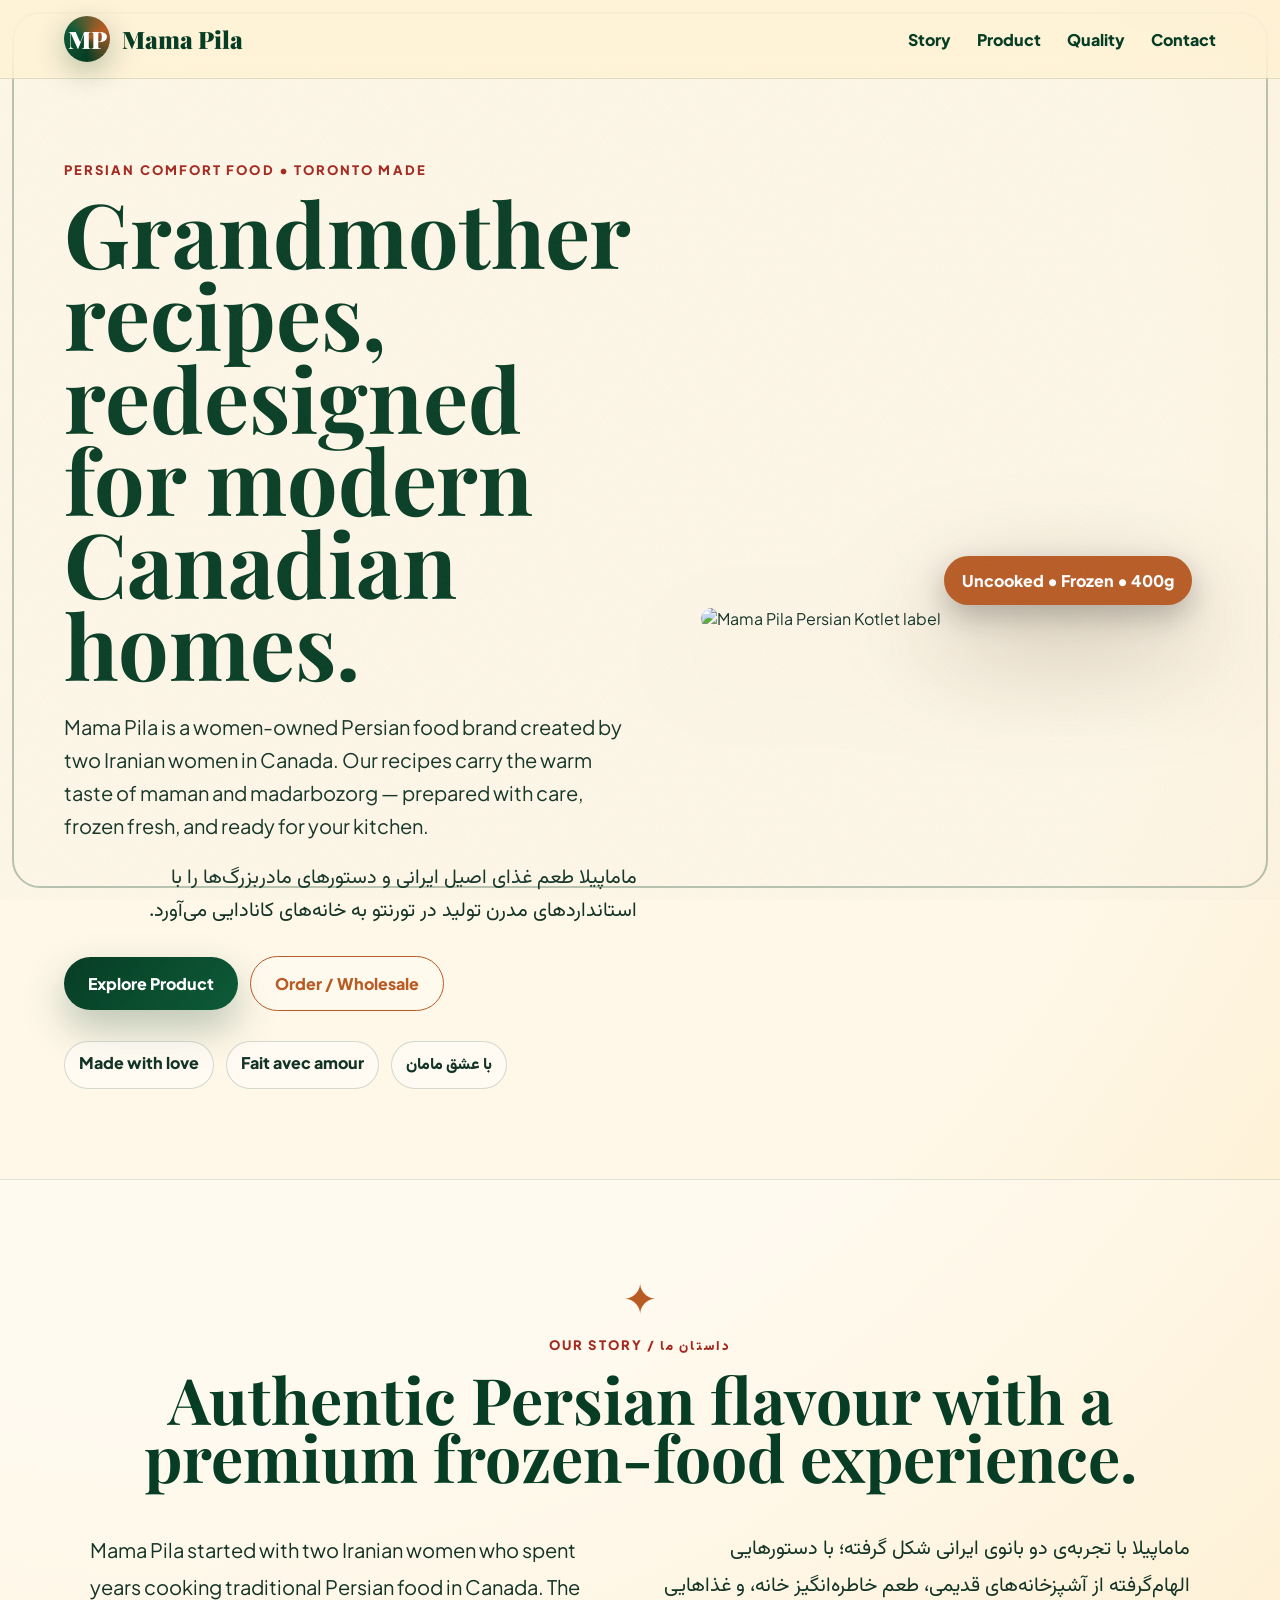
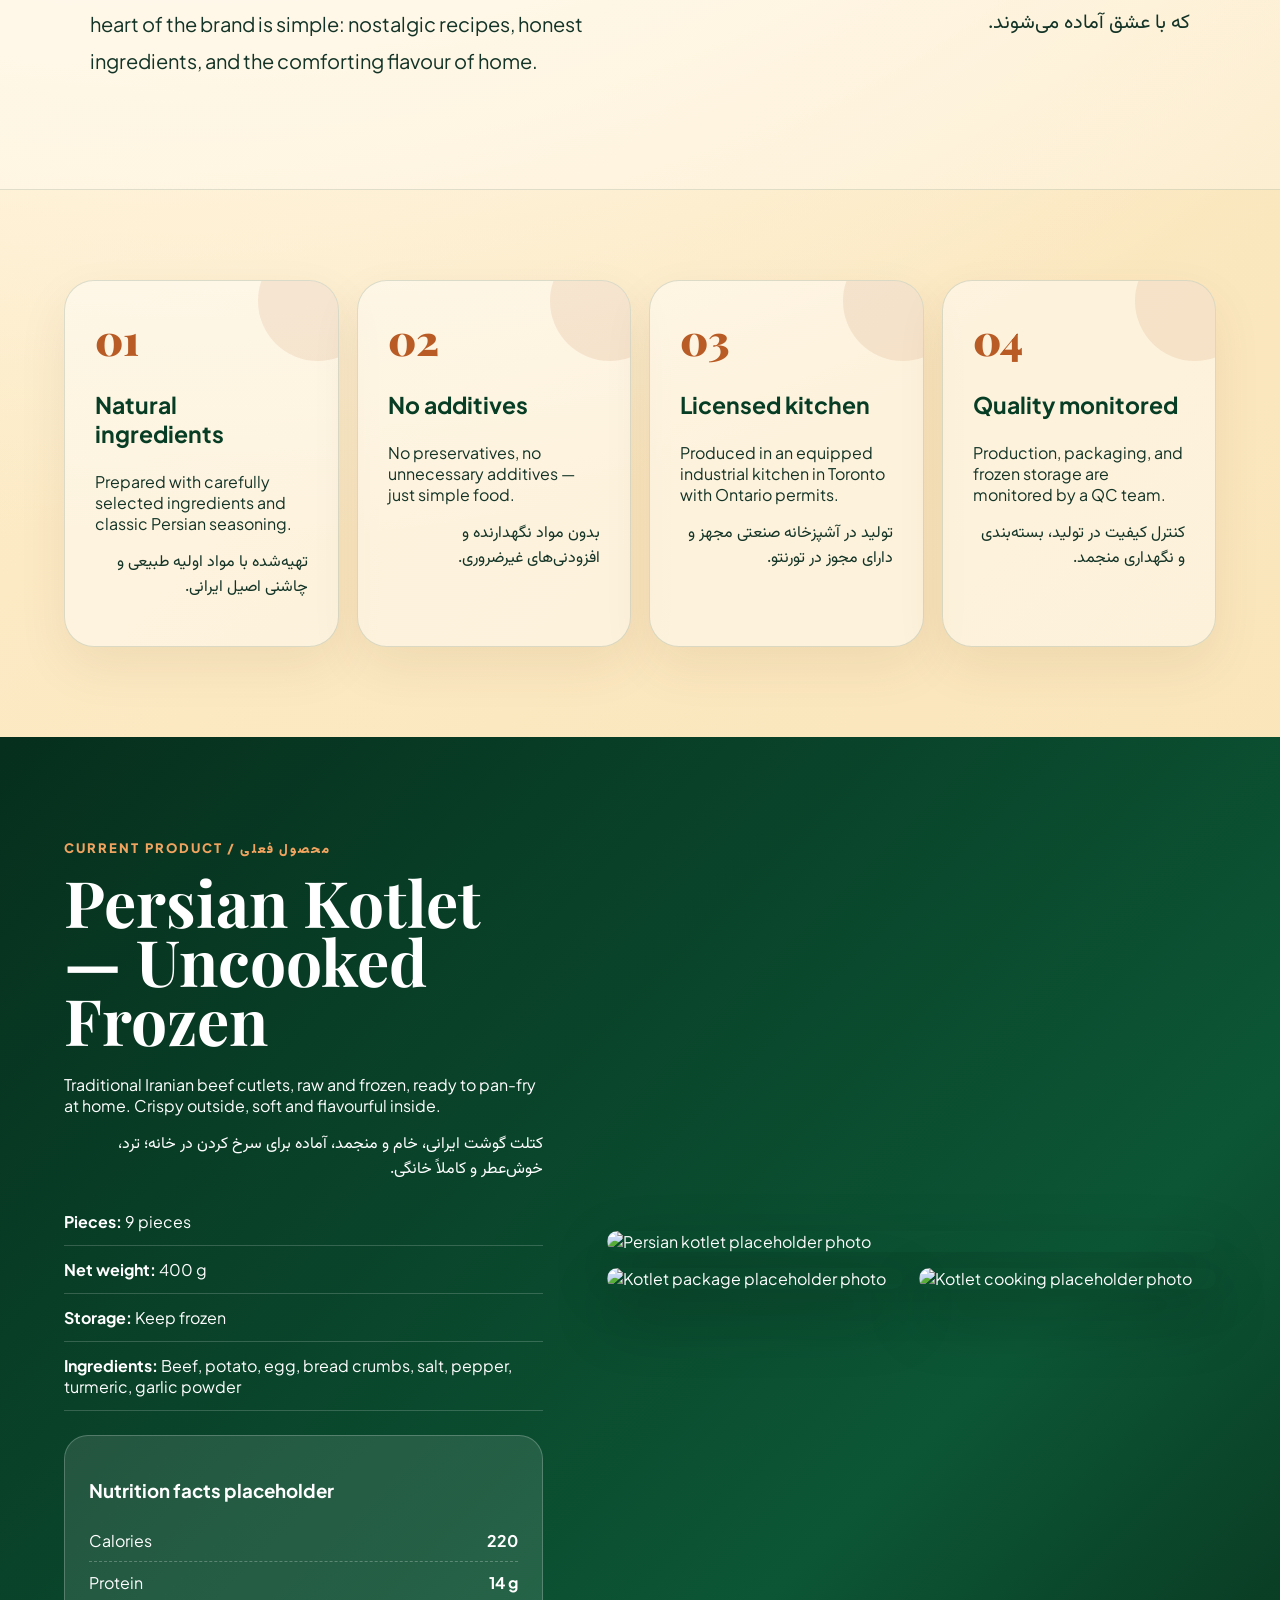
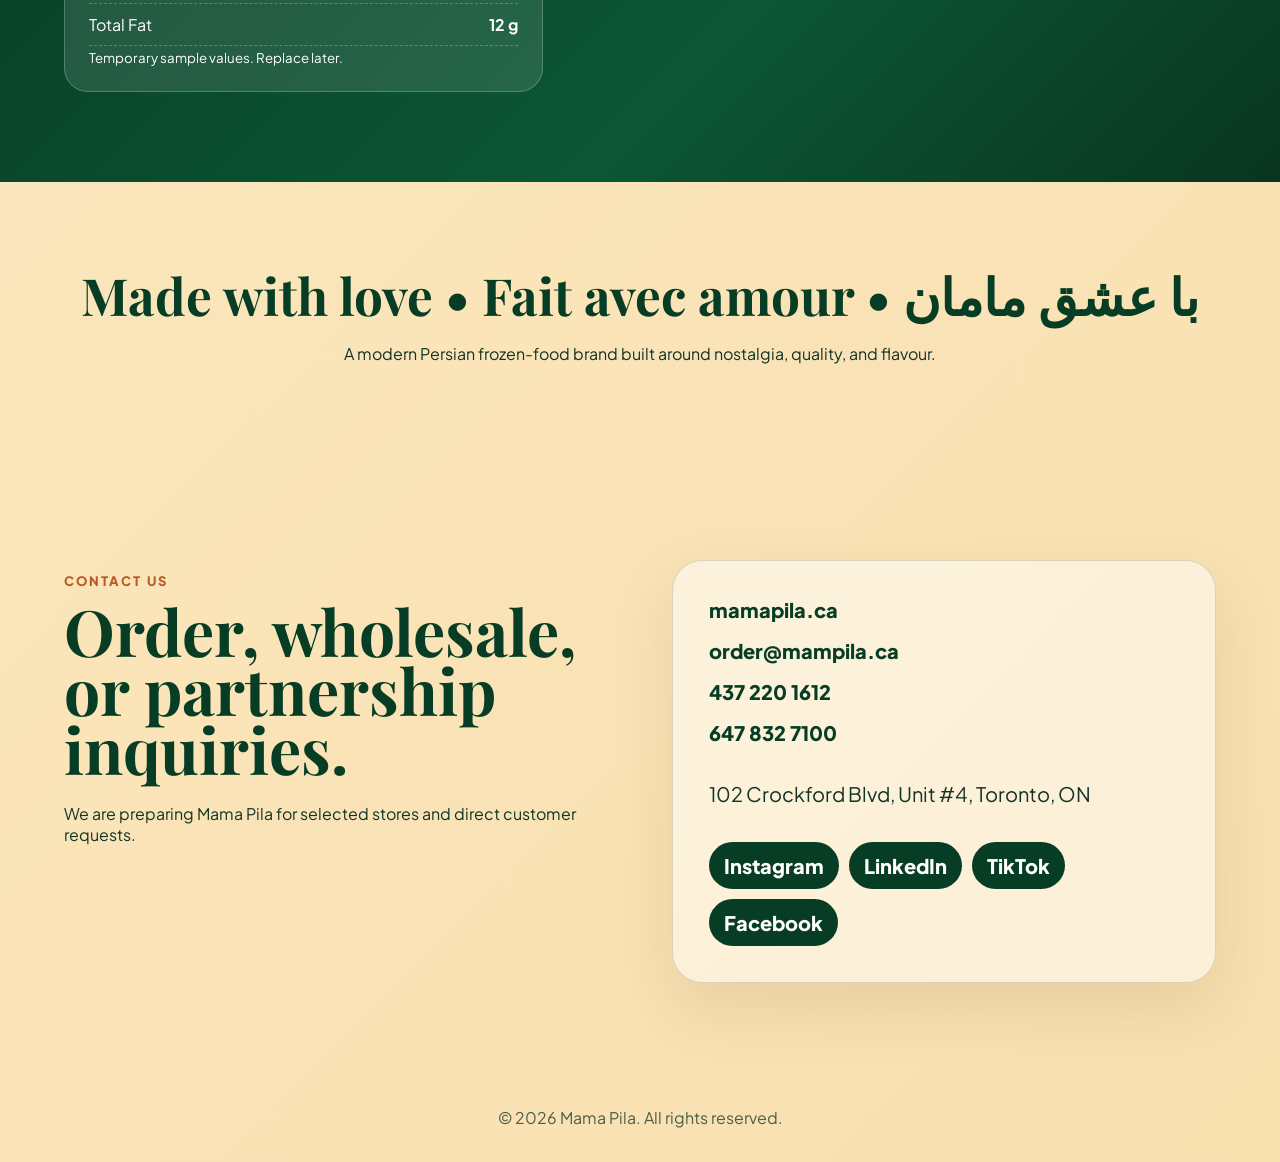
==== index.html @ beb199b3 "Add files via upload update website design" ====
<!doctype html>
<html lang="en">
<head>
  <meta charset="utf-8" />
  <meta name="viewport" content="width=device-width, initial-scale=1" />
  <title>Mama Pila | Persian Kotlet Made With Love</title>
  <meta name="description" content="Mama Pila brings authentic Persian frozen kotlet, handmade in Toronto with natural ingredients and no additives." />
  <link rel="preconnect" href="https://fonts.googleapis.com">
  <link rel="preconnect" href="https://fonts.gstatic.com" crossorigin>
  <link href="https://fonts.googleapis.com/css2?family=Playfair+Display:wght@700;800;900&family=Plus+Jakarta+Sans:wght@400;600;700;800&family=Vazirmatn:wght@400;600;700;800&display=swap" rel="stylesheet">
  <link rel="stylesheet" href="styles.css" />
</head>
<body>
  <div class="grain"></div><div class="persian-border"></div>
  <header class="site-header">
    <a class="brand" href="#home"><span class="brand-mark">MP</span><span>Mama Pila</span></a>
    <nav><a href="#story">Story</a><a href="#product">Product</a><a href="#quality">Quality</a><a href="#contact">Contact</a></nav>
  </header>

  <main id="home">
    <section class="hero">
      <div class="hero-copy reveal">
        <p class="eyebrow">Persian comfort food • Toronto made</p>
        <h1>Grandmother recipes, redesigned for modern Canadian homes.</h1>
        <p class="lead">Mama Pila is a women-owned Persian food brand created by two Iranian women in Canada. Our recipes carry the warm taste of maman and madarbozorg — prepared with care, frozen fresh, and ready for your kitchen.</p>
        <p class="lead fa" dir="rtl">ماماپیلا طعم غذای اصیل ایرانی و دستورهای مادر‌بزرگ‌ها را با استانداردهای مدرن تولید در تورنتو به خانه‌های کانادایی می‌آورد.</p>
        <div class="hero-actions"><a class="btn primary" href="#product">Explore Product</a><a class="btn ghost" href="#contact">Order / Wholesale</a></div>
        <div class="trust-row"><span>Made with love</span><span>Fait avec amour</span><span>با عشق مامان</span></div>
      </div>
      <div class="hero-card reveal"><img src="assets/mamapila-label.png" alt="Mama Pila Persian Kotlet label"><div class="floating-badge">Uncooked • Frozen • 400g</div></div>
    </section>

    <section id="story" class="section story-shell">
      <div class="ornament">✦</div>
      <p class="eyebrow">Our story / داستان ما</p>
      <h2>Authentic Persian flavour with a premium frozen-food experience.</h2>
      <div class="two-lang">
        <p>Mama Pila started with two Iranian women who spent years cooking traditional Persian food in Canada. The heart of the brand is simple: nostalgic recipes, honest ingredients, and the comforting flavour of home.</p>
        <p dir="rtl" class="fa">ماماپیلا با تجربه‌ی دو بانوی ایرانی شکل گرفته؛ با دستورهایی الهام‌گرفته از آشپزخانه‌های قدیمی، طعم خاطره‌انگیز خانه، و غذاهایی که با عشق آماده می‌شوند.</p>
      </div>
    </section>

    <section id="quality" class="section quality-grid">
      <div class="quality-card reveal"><span>01</span><h3>Natural ingredients</h3><p>Prepared with carefully selected ingredients and classic Persian seasoning.</p><p class="fa" dir="rtl">تهیه‌شده با مواد اولیه طبیعی و چاشنی اصیل ایرانی.</p></div>
      <div class="quality-card reveal"><span>02</span><h3>No additives</h3><p>No preservatives, no unnecessary additives — just simple food.</p><p class="fa" dir="rtl">بدون مواد نگهدارنده و افزودنی‌های غیرضروری.</p></div>
      <div class="quality-card reveal"><span>03</span><h3>Licensed kitchen</h3><p>Produced in an equipped industrial kitchen in Toronto with Ontario permits.</p><p class="fa" dir="rtl">تولید در آشپزخانه صنعتی مجهز و دارای مجوز در تورنتو.</p></div>
      <div class="quality-card reveal"><span>04</span><h3>Quality monitored</h3><p>Production, packaging, and frozen storage are monitored by a QC team.</p><p class="fa" dir="rtl">کنترل کیفیت در تولید، بسته‌بندی و نگهداری منجمد.</p></div>
    </section>

    <section id="product" class="section product-section">
      <div class="product-info reveal">
        <p class="eyebrow orange">Current product / محصول فعلی</p>
        <h2>Persian Kotlet — Uncooked Frozen</h2>
        <p>Traditional Iranian beef cutlets, raw and frozen, ready to pan-fry at home. Crispy outside, soft and flavourful inside.</p>
        <p class="fa" dir="rtl">کتلت گوشت ایرانی، خام و منجمد، آماده برای سرخ کردن در خانه؛ ترد، خوش‌عطر و کاملاً خانگی.</p>
        <ul class="specs"><li><b>Pieces:</b> 9 pieces</li><li><b>Net weight:</b> 400 g</li><li><b>Storage:</b> Keep frozen</li><li><b>Ingredients:</b> Beef, potato, egg, bread crumbs, salt, pepper, turmeric, garlic powder</li></ul>
        <div class="nutrition"><h3>Nutrition facts placeholder</h3><div><span>Calories</span><b>220</b></div><div><span>Protein</span><b>14 g</b></div><div><span>Total Fat</span><b>12 g</b></div><small>Temporary sample values. Replace later.</small></div>
      </div>
      <div class="gallery reveal">
        <img src="assets/kotlet-plate.svg" alt="Persian kotlet placeholder photo">
        <img src="assets/kotlet-pack.svg" alt="Kotlet package placeholder photo">
        <img src="assets/kotlet-cooking.svg" alt="Kotlet cooking placeholder photo">
      </div>
    </section>

    <section class="section banner reveal"><h2>Made with love • Fait avec amour • با عشق مامان</h2><p>A modern Persian frozen-food brand built around nostalgia, quality, and flavour.</p></section>

    <section id="contact" class="section contact">
      <div class="reveal"><p class="eyebrow orange">Contact us</p><h2>Order, wholesale, or partnership inquiries.</h2><p>We are preparing Mama Pila for selected stores and direct customer requests.</p></div>
      <div class="contact-card reveal">
        <a href="https://mamapila.ca">mamapila.ca</a><a href="mailto:order@mampila.ca">order@mampila.ca</a><a href="tel:+14372201612">437 220 1612</a><a href="tel:+16478327100">647 832 7100</a><p>102 Crockford Blvd, Unit #4, Toronto, ON</p>
        <div class="socials"><a href="#">Instagram</a><a href="#">LinkedIn</a><a href="#">TikTok</a><a href="#">Facebook</a></div>
      </div>
    </section>
  </main>
  <footer>© <span id="year"></span> Mama Pila. All rights reserved.</footer>
  <script src="script.js"></script>
</body>
</html>
---- styles.css ----
:root{--green:#073d24;--green2:#0d5b38;--cream:#fff1d2;--cream2:#f8dfae;--gold:#c99732;--orange:#b85b24;--red:#a3281e;--ink:#123326}*{box-sizing:border-box}html{scroll-behavior:smooth}body{margin:0;font-family:'Plus Jakarta Sans','Vazirmatn',system-ui,sans-serif;background:radial-gradient(circle at 15% 10%,#fff8e9 0 24%,transparent 42%),linear-gradient(135deg,var(--cream),var(--cream2));color:var(--ink);overflow-x:hidden}.fa{font-family:'Vazirmatn',sans-serif}.grain{position:fixed;inset:0;pointer-events:none;opacity:.08;background-image:url("data:image/svg+xml,%3Csvg xmlns='http://www.w3.org/2000/svg' width='140' height='140'%3E%3Cfilter id='n'%3E%3CfeTurbulence type='fractalNoise' baseFrequency='.75' numOctaves='4'/%3E%3C/filter%3E%3Crect width='100%25' height='100%25' filter='url(%23n)'/%3E%3C/svg%3E");z-index:5}.persian-border{position:fixed;inset:12px;border:2px solid rgba(7,61,36,.28);border-radius:28px;pointer-events:none;z-index:6}.site-header{position:sticky;top:0;z-index:20;display:flex;justify-content:space-between;align-items:center;padding:16px 5vw;background:rgba(255,241,210,.72);backdrop-filter:blur(18px);border-bottom:1px solid rgba(7,61,36,.12)}.brand{display:flex;gap:12px;align-items:center;text-decoration:none;color:var(--green);font-weight:900;font-family:'Playfair Display',serif;font-size:24px}.brand-mark{display:grid;place-items:center;width:46px;height:46px;border-radius:50%;background:conic-gradient(from 180deg,var(--green),var(--green2),var(--orange),var(--green));color:#fff;box-shadow:0 10px 30px rgba(7,61,36,.28)}nav{display:flex;gap:26px}nav a,.contact-card a{color:var(--green);text-decoration:none;font-weight:800}nav a:hover{color:var(--orange)}.hero{min-height:calc(100vh - 78px);display:grid;grid-template-columns:1fr .9fr;gap:5vw;align-items:center;padding:70px 5vw 90px}.eyebrow{letter-spacing:.16em;text-transform:uppercase;color:var(--red);font-weight:900;font-size:13px}.orange{color:var(--orange)}h1,h2{font-family:'Playfair Display',serif;color:var(--green);line-height:.92;margin:0 0 24px}h1{font-size:clamp(48px,7vw,104px)}h2{font-size:clamp(36px,5vw,70px)}.lead{font-size:20px;line-height:1.65;max-width:760px}.btn{display:inline-flex;padding:16px 24px;border-radius:999px;text-decoration:none;font-weight:900;margin:8px 12px 8px 0;transition:.25s}.primary{background:linear-gradient(135deg,var(--green),var(--green2));color:#fff;box-shadow:0 18px 40px rgba(7,61,36,.28)}.ghost{border:1px solid var(--orange);color:var(--orange);background:rgba(255,255,255,.24)}.btn:hover{transform:translateY(-3px)}.trust-row{display:flex;flex-wrap:wrap;gap:12px;margin-top:22px}.trust-row span{padding:10px 14px;border:1px solid rgba(7,61,36,.18);border-radius:999px;background:rgba(255,255,255,.42);font-weight:800}.hero-card{position:relative;animation:float 6s ease-in-out infinite;filter:drop-shadow(0 38px 55px rgba(67,38,2,.33))}.hero-card img{width:100%;border-radius:30px}.floating-badge{position:absolute;right:24px;bottom:24px;background:var(--orange);color:#fff;padding:14px 18px;border-radius:999px;font-weight:900;box-shadow:0 12px 30px rgba(0,0,0,.25)}.section{padding:90px 5vw}.story-shell{position:relative;text-align:center;background:rgba(255,255,255,.28);border-block:1px solid rgba(7,61,36,.12)}.ornament{font-size:42px;color:var(--orange);margin-bottom:8px}.two-lang{display:grid;grid-template-columns:1fr 1fr;gap:34px;text-align:left;max-width:1100px;margin:auto;font-size:20px;line-height:1.85}.two-lang .fa{text-align:right}.quality-grid{display:grid;grid-template-columns:repeat(4,1fr);gap:18px}.quality-card{padding:30px;border:1px solid rgba(7,61,36,.14);border-radius:30px;background:rgba(255,255,255,.45);box-shadow:0 20px 50px rgba(89,49,0,.08);transition:.25s;position:relative;overflow:hidden}.quality-card:before{content:"";position:absolute;right:-40px;top:-40px;width:120px;height:120px;border-radius:50%;background:rgba(184,91,36,.11)}.quality-card:hover{transform:translateY(-8px);box-shadow:0 28px 70px rgba(89,49,0,.16)}.quality-card span{color:var(--orange);font-family:'Playfair Display',serif;font-size:42px;font-weight:900}.quality-card h3{font-size:23px;color:var(--green)}.product-section{display:grid;grid-template-columns:.88fr 1.12fr;gap:5vw;align-items:center;background:linear-gradient(135deg,#062f1d,#0c5635 70%,#09351f);color:#fff}.product-section h2{color:#fff}.product-section .eyebrow{color:#f1a45f}.specs{padding:0;list-style:none}.specs li{padding:13px 0;border-bottom:1px solid rgba(255,255,255,.18)}.nutrition{margin-top:24px;background:rgba(255,255,255,.11);border:1px solid rgba(255,255,255,.22);border-radius:24px;padding:24px}.nutrition div{display:flex;justify-content:space-between;border-bottom:1px dashed rgba(255,255,255,.25);padding:10px 0}.gallery{display:grid;grid-template-columns:1fr 1fr;gap:16px}.gallery img{width:100%;border-radius:28px;box-shadow:0 26px 60px rgba(0,0,0,.25);transition:.3s}.gallery img:first-child{grid-column:1/3}.gallery img:hover{transform:scale(1.025) rotate(.5deg)}.banner{text-align:center}.banner h2{font-size:clamp(30px,4vw,58px)}.contact{display:grid;grid-template-columns:1fr 1fr;gap:5vw}.contact-card{display:grid;gap:16px;background:rgba(255,255,255,.5);border:1px solid rgba(7,61,36,.16);border-radius:30px;padding:36px;font-size:20px;box-shadow:0 25px 65px rgba(89,49,0,.1)}.socials{display:flex;flex-wrap:wrap;gap:10px}.socials a{background:var(--green);color:#fff;padding:11px 15px;border-radius:999px}footer{text-align:center;padding:34px;color:rgba(18,51,38,.75)}.reveal{opacity:0;transform:translateY(28px);transition:all .8s ease}.reveal.visible{opacity:1;transform:none}@keyframes float{0%,100%{transform:translateY(0) rotate(1deg)}50%{transform:translateY(-14px) rotate(-.5deg)}}@media(max-width:920px){.hero,.product-section,.contact,.two-lang{grid-template-columns:1fr}.quality-grid{grid-template-columns:1fr 1fr}nav{display:none}h1{font-size:50px}}@media(max-width:560px){.quality-grid{grid-template-columns:1fr}.section,.hero{padding-left:22px;padding-right:22px}.gallery{grid-template-columns:1fr}.gallery img:first-child{grid-column:auto}.persian-border{display:none}}
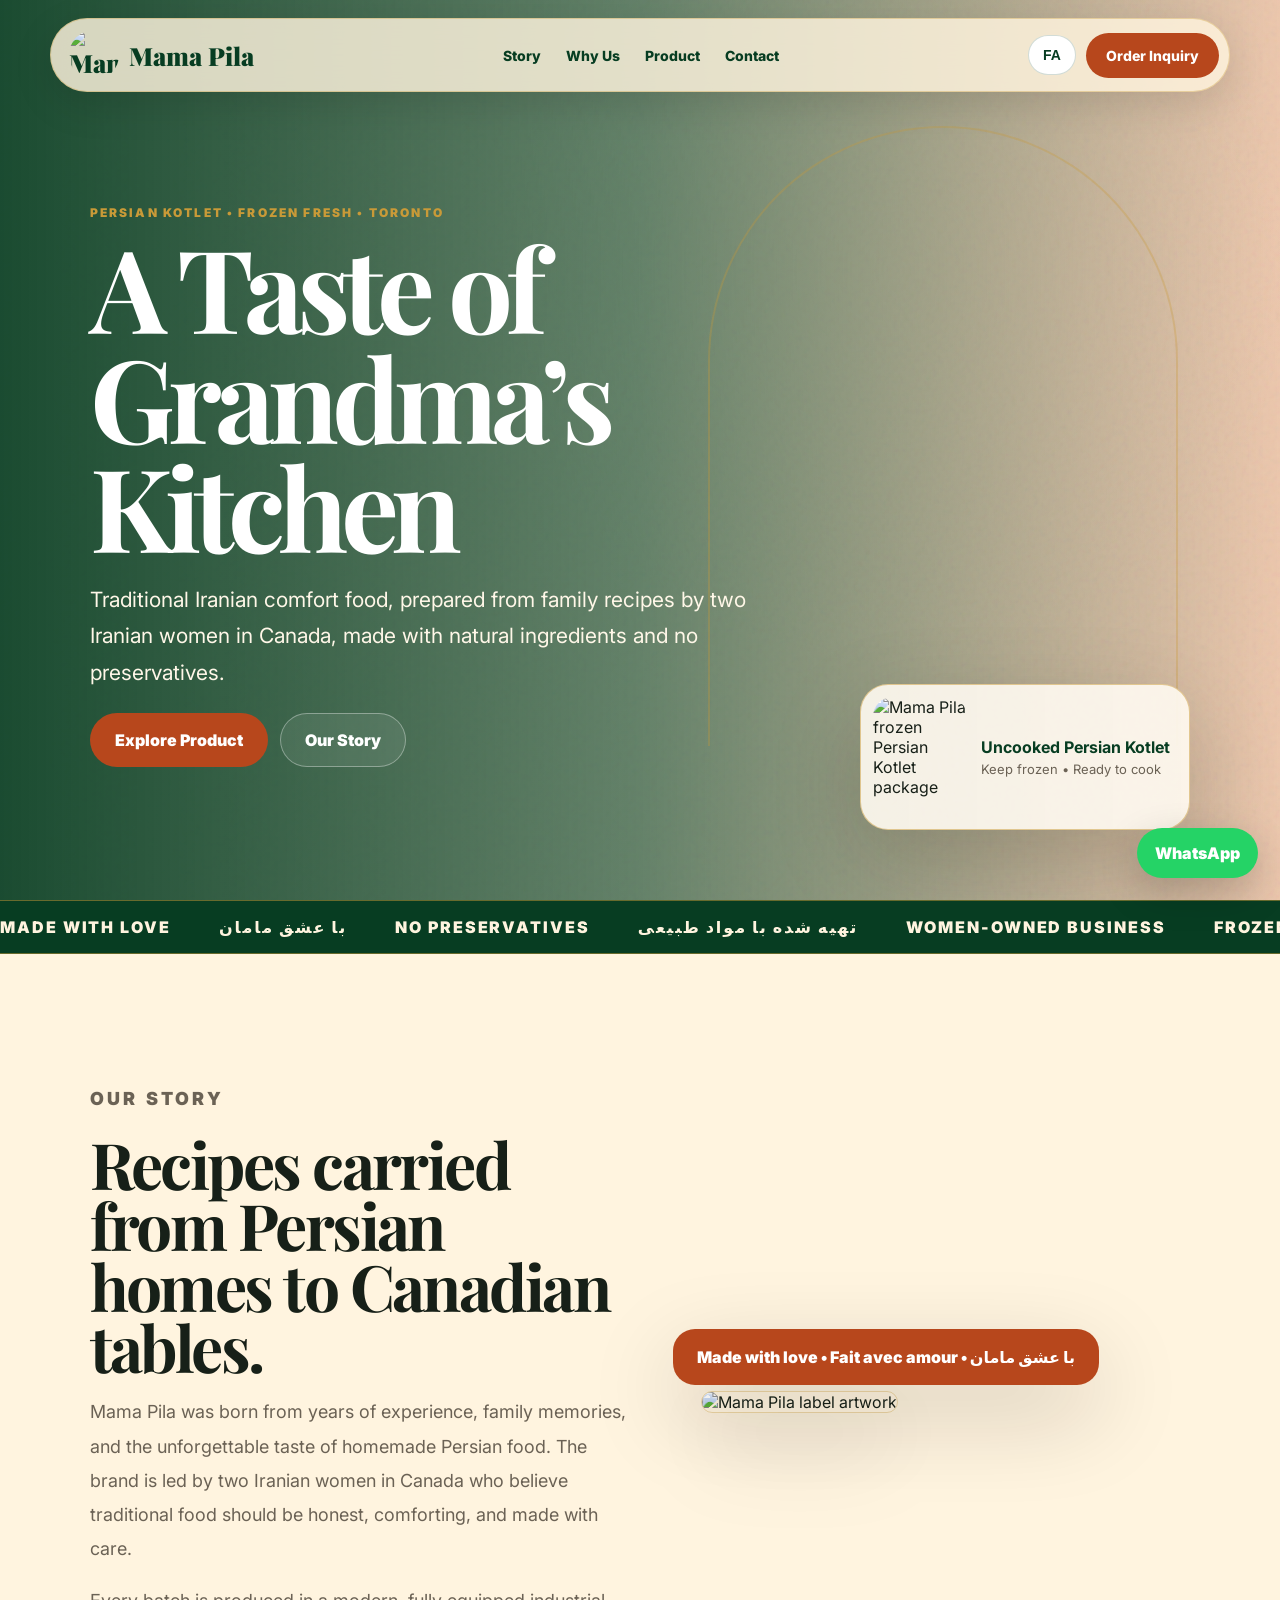
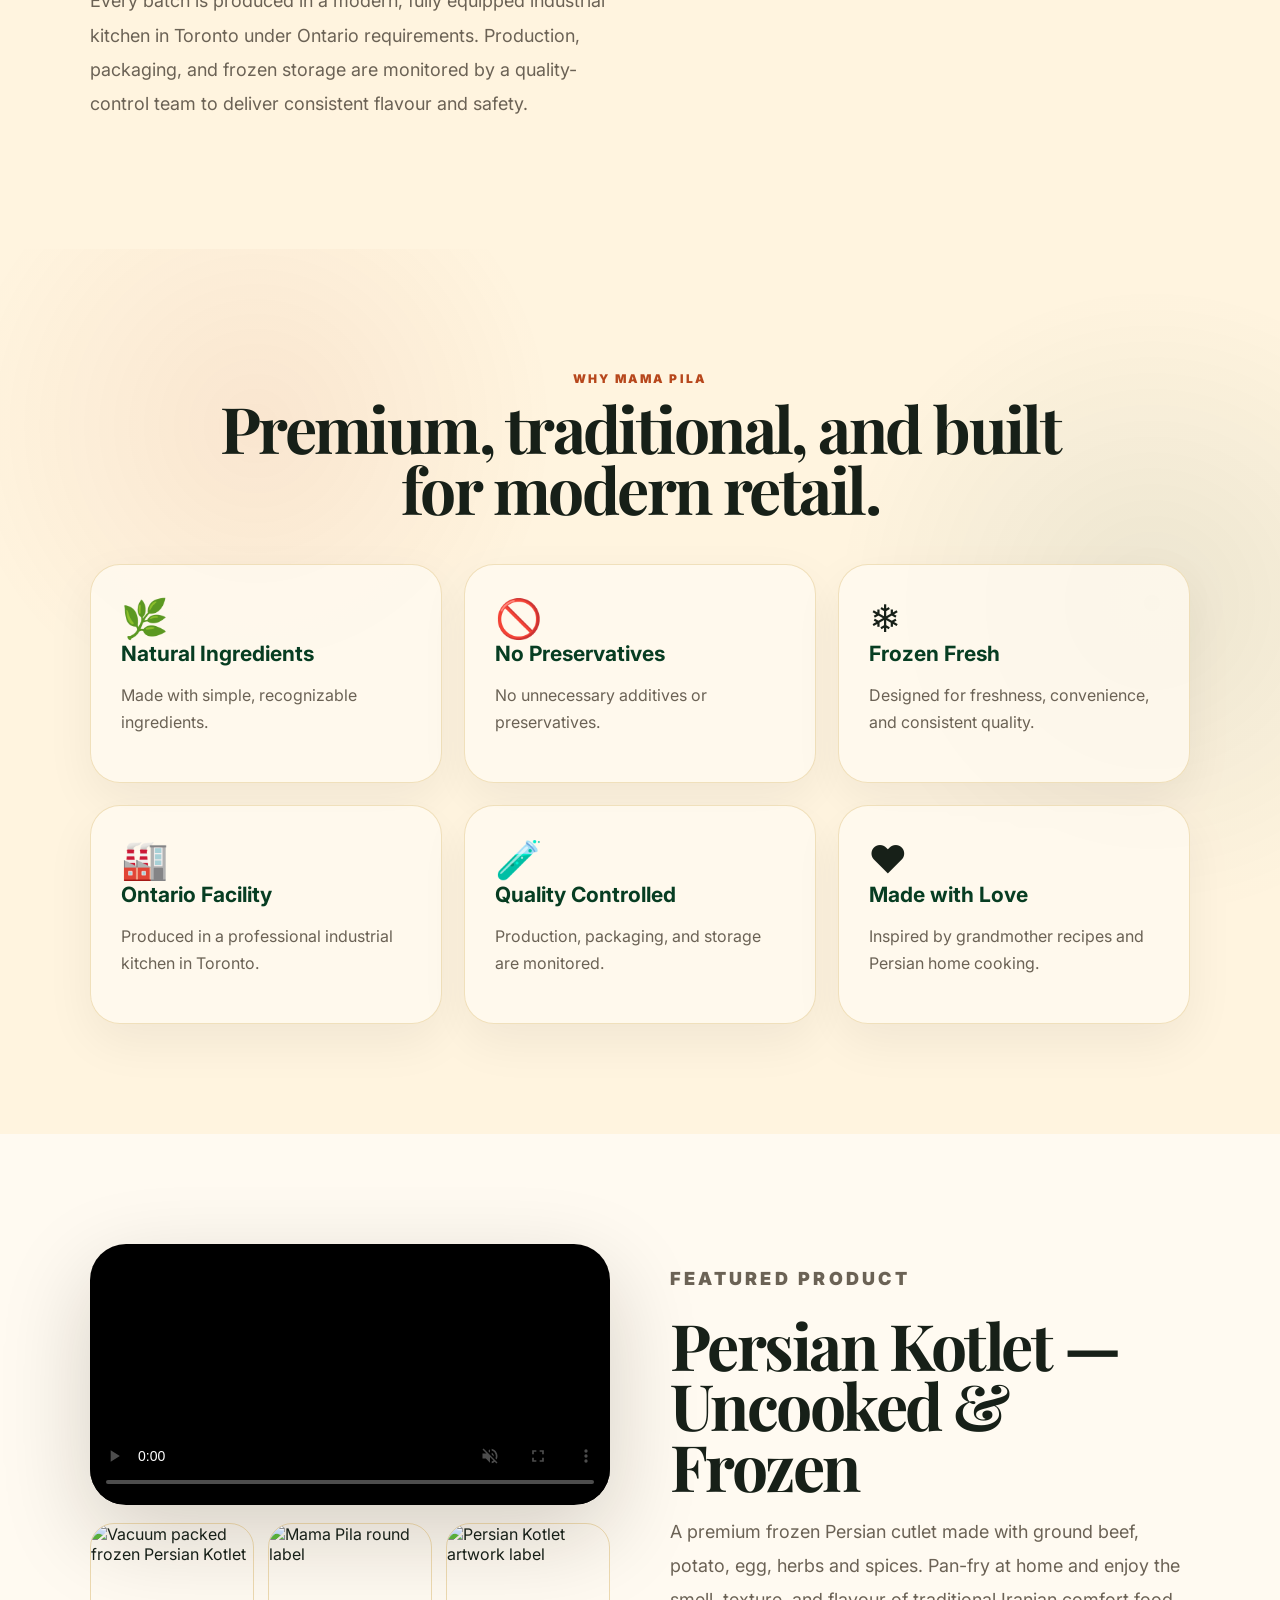
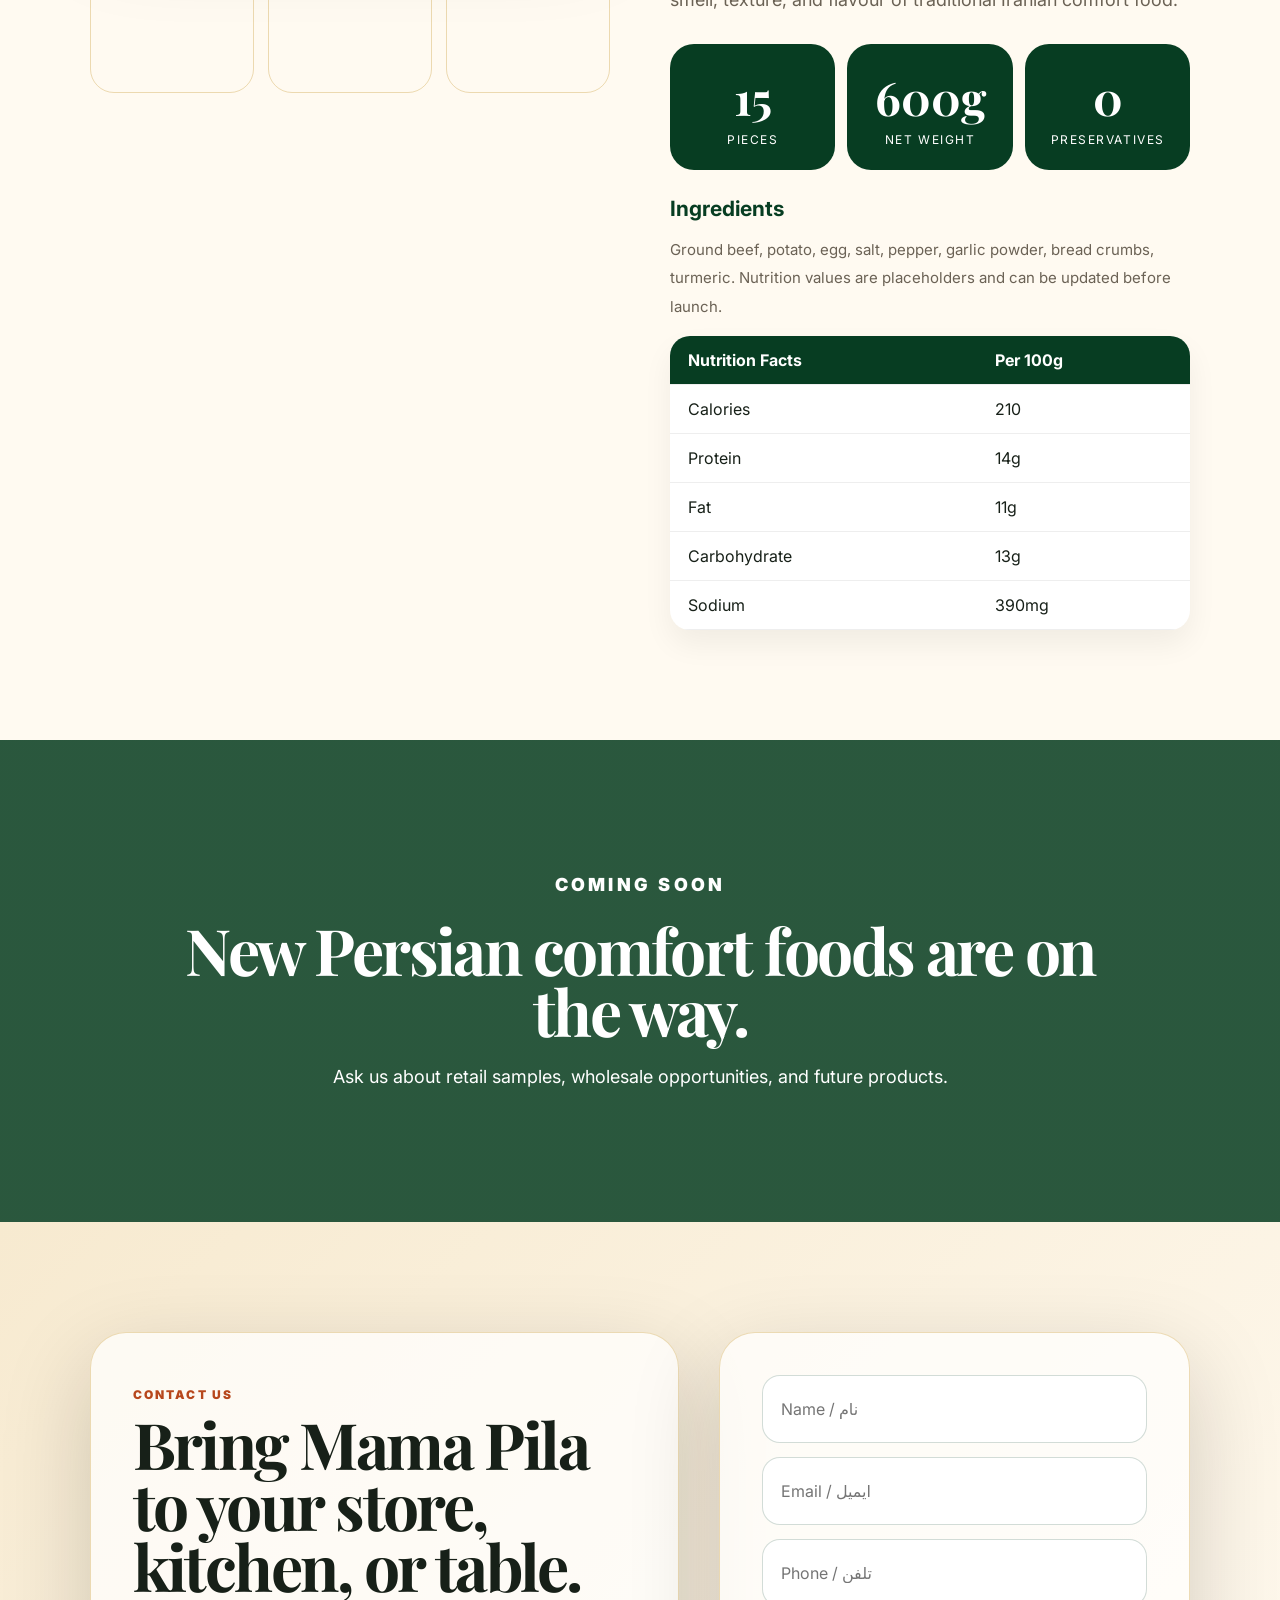
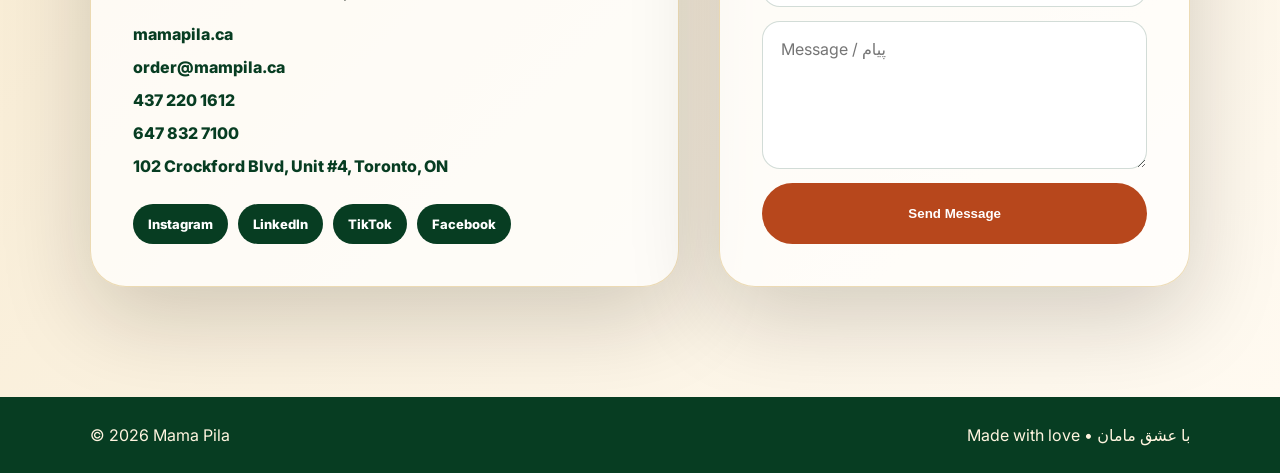
==== commit f254ce67: "Add files via upload Ver.3" ====
--- a/index.html
+++ b/index.html
@@ -3,77 +3,162 @@
 <head>
   <meta charset="utf-8" />
   <meta name="viewport" content="width=device-width, initial-scale=1" />
-  <title>Mama Pila | Persian Kotlet Made With Love</title>
-  <meta name="description" content="Mama Pila brings authentic Persian frozen kotlet, handmade in Toronto with natural ingredients and no additives." />
+  <title>Mama Pila | Persian Kotlet Toronto</title>
+  <meta name="description" content="Mama Pila makes premium frozen Persian Kotlet in Toronto using natural ingredients, family recipes, and Ontario-certified production standards." />
+  <meta name="keywords" content="Mama Pila, Persian Kotlet, Iranian frozen food, frozen kotlet Toronto, Persian cutlet Canada, kotlet Ontario" />
+  <meta property="og:title" content="Mama Pila | Persian Kotlet" />
+  <meta property="og:description" content="Traditional Persian Kotlet, made with love, frozen fresh, ready to cook." />
+  <meta property="og:image" content="assets/product-pack.jpeg" />
+  <meta property="og:type" content="website" />
   <link rel="preconnect" href="https://fonts.googleapis.com">
   <link rel="preconnect" href="https://fonts.gstatic.com" crossorigin>
-  <link href="https://fonts.googleapis.com/css2?family=Playfair+Display:wght@700;800;900&family=Plus+Jakarta+Sans:wght@400;600;700;800&family=Vazirmatn:wght@400;600;700;800&display=swap" rel="stylesheet">
+  <link href="https://fonts.googleapis.com/css2?family=Inter:wght@400;500;600;700;800;900&family=Noto+Naskh+Arabic:wght@500;600;700&family=Playfair+Display:wght@700;800;900&display=swap" rel="stylesheet">
   <link rel="stylesheet" href="styles.css" />
 </head>
 <body>
-  <div class="grain"></div><div class="persian-border"></div>
-  <header class="site-header">
-    <a class="brand" href="#home"><span class="brand-mark">MP</span><span>Mama Pila</span></a>
-    <nav><a href="#story">Story</a><a href="#product">Product</a><a href="#quality">Quality</a><a href="#contact">Contact</a></nav>
+  <div class="loader" id="loader"><div class="seal">Mama<br>Pila</div></div>
+  <div class="grain"></div>
+
+  <header class="nav">
+    <a class="brand" href="#home">
+      <img src="assets/mamapila-round-label.jpeg" alt="Mama Pila logo">
+      <span>Mama Pila</span>
+    </a>
+    <nav class="navlinks">
+      <a href="#story" data-en="Story" data-fa="داستان">Story</a>
+      <a href="#why" data-en="Why Us" data-fa="چرا ما">Why Us</a>
+      <a href="#product" data-en="Product" data-fa="محصول">Product</a>
+      <a href="#contact" data-en="Contact" data-fa="تماس">Contact</a>
+    </nav>
+    <div class="nav-actions">
+      <button class="lang" id="langBtn">FA</button>
+      <a class="order" href="mailto:order@mampila.ca" data-en="Order Inquiry" data-fa="درخواست سفارش">Order Inquiry</a>
+    </div>
   </header>
 
   <main id="home">
     <section class="hero">
-      <div class="hero-copy reveal">
-        <p class="eyebrow">Persian comfort food • Toronto made</p>
-        <h1>Grandmother recipes, redesigned for modern Canadian homes.</h1>
-        <p class="lead">Mama Pila is a women-owned Persian food brand created by two Iranian women in Canada. Our recipes carry the warm taste of maman and madarbozorg — prepared with care, frozen fresh, and ready for your kitchen.</p>
-        <p class="lead fa" dir="rtl">ماماپیلا طعم غذای اصیل ایرانی و دستورهای مادر‌بزرگ‌ها را با استانداردهای مدرن تولید در تورنتو به خانه‌های کانادایی می‌آورد.</p>
-        <div class="hero-actions"><a class="btn primary" href="#product">Explore Product</a><a class="btn ghost" href="#contact">Order / Wholesale</a></div>
-        <div class="trust-row"><span>Made with love</span><span>Fait avec amour</span><span>با عشق مامان</span></div>
+      <video class="hero-video" autoplay muted loop playsinline poster="assets/product-pack.jpeg">
+        <source src="assets/hero-video.mp4" type="video/mp4" />
+      </video>
+      <div class="hero-overlay"></div>
+      <div class="persian-arch"></div>
+      <div class="hero-content reveal">
+        <p class="eyebrow" data-en="Persian Kotlet • Frozen Fresh • Toronto" data-fa="کتلت ایرانی • منجمد تازه • تورنتو">Persian Kotlet • Frozen Fresh • Toronto</p>
+        <h1 data-en="A Taste of Grandma’s Kitchen" data-fa="طعم اصیل آشپزخانه مادربزرگ">A Taste of Grandma’s Kitchen</h1>
+        <p class="hero-text" data-en="Traditional Iranian comfort food, prepared from family recipes by two Iranian women in Canada, made with natural ingredients and no preservatives." data-fa="غذای اصیل و خاطره‌انگیز ایرانی، برگرفته از دستورهای خانوادگی و مادربزرگ‌ها؛ تهیه‌شده با مواد طبیعی و بدون نگهدارنده.">Traditional Iranian comfort food, prepared from family recipes by two Iranian women in Canada, made with natural ingredients and no preservatives.</p>
+        <div class="hero-buttons">
+          <a href="#product" class="btn primary" data-en="Explore Product" data-fa="مشاهده محصول">Explore Product</a>
+          <a href="#story" class="btn ghost" data-en="Our Story" data-fa="داستان ما">Our Story</a>
+        </div>
       </div>
-      <div class="hero-card reveal"><img src="assets/mamapila-label.png" alt="Mama Pila Persian Kotlet label"><div class="floating-badge">Uncooked • Frozen • 400g</div></div>
-    </section>
-
-    <section id="story" class="section story-shell">
-      <div class="ornament">✦</div>
-      <p class="eyebrow">Our story / داستان ما</p>
-      <h2>Authentic Persian flavour with a premium frozen-food experience.</h2>
-      <div class="two-lang">
-        <p>Mama Pila started with two Iranian women who spent years cooking traditional Persian food in Canada. The heart of the brand is simple: nostalgic recipes, honest ingredients, and the comforting flavour of home.</p>
-        <p dir="rtl" class="fa">ماماپیلا با تجربه‌ی دو بانوی ایرانی شکل گرفته؛ با دستورهایی الهام‌گرفته از آشپزخانه‌های قدیمی، طعم خاطره‌انگیز خانه، و غذاهایی که با عشق آماده می‌شوند.</p>
+      <div class="hero-card reveal delay">
+        <img src="assets/product-pack.jpeg" alt="Mama Pila frozen Persian Kotlet package">
+        <div>
+          <b data-en="Uncooked Persian Kotlet" data-fa="کتلت ایرانی خام">Uncooked Persian Kotlet</b>
+          <span data-en="Keep frozen • Ready to cook" data-fa="منجمد نگهداری شود • آماده پخت">Keep frozen • Ready to cook</span>
+        </div>
       </div>
     </section>
 
-    <section id="quality" class="section quality-grid">
-      <div class="quality-card reveal"><span>01</span><h3>Natural ingredients</h3><p>Prepared with carefully selected ingredients and classic Persian seasoning.</p><p class="fa" dir="rtl">تهیه‌شده با مواد اولیه طبیعی و چاشنی اصیل ایرانی.</p></div>
-      <div class="quality-card reveal"><span>02</span><h3>No additives</h3><p>No preservatives, no unnecessary additives — just simple food.</p><p class="fa" dir="rtl">بدون مواد نگهدارنده و افزودنی‌های غیرضروری.</p></div>
-      <div class="quality-card reveal"><span>03</span><h3>Licensed kitchen</h3><p>Produced in an equipped industrial kitchen in Toronto with Ontario permits.</p><p class="fa" dir="rtl">تولید در آشپزخانه صنعتی مجهز و دارای مجوز در تورنتو.</p></div>
-      <div class="quality-card reveal"><span>04</span><h3>Quality monitored</h3><p>Production, packaging, and frozen storage are monitored by a QC team.</p><p class="fa" dir="rtl">کنترل کیفیت در تولید، بسته‌بندی و نگهداری منجمد.</p></div>
-    </section>
-
-    <section id="product" class="section product-section">
-      <div class="product-info reveal">
-        <p class="eyebrow orange">Current product / محصول فعلی</p>
-        <h2>Persian Kotlet — Uncooked Frozen</h2>
-        <p>Traditional Iranian beef cutlets, raw and frozen, ready to pan-fry at home. Crispy outside, soft and flavourful inside.</p>
-        <p class="fa" dir="rtl">کتلت گوشت ایرانی، خام و منجمد، آماده برای سرخ کردن در خانه؛ ترد، خوش‌عطر و کاملاً خانگی.</p>
-        <ul class="specs"><li><b>Pieces:</b> 9 pieces</li><li><b>Net weight:</b> 400 g</li><li><b>Storage:</b> Keep frozen</li><li><b>Ingredients:</b> Beef, potato, egg, bread crumbs, salt, pepper, turmeric, garlic powder</li></ul>
-        <div class="nutrition"><h3>Nutrition facts placeholder</h3><div><span>Calories</span><b>220</b></div><div><span>Protein</span><b>14 g</b></div><div><span>Total Fat</span><b>12 g</b></div><small>Temporary sample values. Replace later.</small></div>
-      </div>
-      <div class="gallery reveal">
-        <img src="assets/kotlet-plate.svg" alt="Persian kotlet placeholder photo">
-        <img src="assets/kotlet-pack.svg" alt="Kotlet package placeholder photo">
-        <img src="assets/kotlet-cooking.svg" alt="Kotlet cooking placeholder photo">
+    <section class="marquee">
+      <div class="track">
+        <span>Made with Love</span><span>با عشق مامان</span><span>No Preservatives</span><span>تهیه شده با مواد طبیعی</span><span>Women-Owned Business</span><span>Frozen Fresh</span>
       </div>
     </section>
 
-    <section class="section banner reveal"><h2>Made with love • Fait avec amour • با عشق مامان</h2><p>A modern Persian frozen-food brand built around nostalgia, quality, and flavour.</p></section>
+    <section id="story" class="section split">
+      <div class="copy reveal">
+        <p class="eyebrow orange" data-en="Our Story" data-fa="داستان ماماپیلا">Our Story</p>
+        <h2 data-en="Recipes carried from Persian homes to Canadian tables." data-fa="دستورهایی از خانه‌های ایرانی، برای سفره‌های کانادایی.">Recipes carried from Persian homes to Canadian tables.</h2>
+        <p data-en="Mama Pila was born from years of experience, family memories, and the unforgettable taste of homemade Persian food. The brand is led by two Iranian women in Canada who believe traditional food should be honest, comforting, and made with care." data-fa="ماماپیلا از سال‌ها تجربه، خاطره‌های خانوادگی و طعم فراموش‌نشدنی غذاهای خانگی ایرانی شکل گرفته است. این برند توسط دو بانوی ایرانی در کانادا اداره می‌شود که باور دارند غذای اصیل باید سالم، صادقانه و با عشق تهیه شود.">Mama Pila was born from years of experience, family memories, and the unforgettable taste of homemade Persian food. The brand is led by two Iranian women in Canada who believe traditional food should be honest, comforting, and made with care.</p>
+        <p data-en="Every batch is produced in a modern, fully equipped industrial kitchen in Toronto under Ontario requirements. Production, packaging, and frozen storage are monitored by a quality-control team to deliver consistent flavour and safety." data-fa="هر بچ در یک آشپزخانه صنعتی مجهز و مدرن در تورنتو، مطابق الزامات قانونی انتاریو تولید می‌شود. تولید، بسته‌بندی و نگهداری منجمد زیر نظر تیم کنترل کیفیت انجام می‌شود تا محصولی خوش‌طعم، سالم و باکیفیت به بازار برسد.">Every batch is produced in a modern, fully equipped industrial kitchen in Toronto under Ontario requirements. Production, packaging, and frozen storage are monitored by a quality-control team to deliver consistent flavour and safety.</p>
+      </div>
+      <div class="image-stack reveal delay">
+        <img class="main-img" src="assets/mamapila-round-label.jpeg" alt="Mama Pila label artwork">
+        <div class="floating-note" data-en="Made with love • Fait avec amour • با عشق مامان" data-fa="با عشق مامان • Made with love • Fait avec amour">Made with love • Fait avec amour • با عشق مامان</div>
+      </div>
+    </section>
+
+    <section id="why" class="section why">
+      <div class="center reveal">
+        <p class="eyebrow orange" data-en="Why Mama Pila" data-fa="چرا ماماپیلا">Why Mama Pila</p>
+        <h2 data-en="Premium, traditional, and built for modern retail." data-fa="اصیل، باکیفیت و آماده برای بازار مدرن.">Premium, traditional, and built for modern retail.</h2>
+      </div>
+      <div class="feature-grid">
+        <article class="feature reveal"><span>🌿</span><h3 data-en="Natural Ingredients" data-fa="مواد اولیه طبیعی">Natural Ingredients</h3><p data-en="Made with simple, recognizable ingredients." data-fa="تهیه‌شده با مواد اولیه ساده و قابل اعتماد.">Made with simple, recognizable ingredients.</p></article>
+        <article class="feature reveal"><span>🚫</span><h3 data-en="No Preservatives" data-fa="بدون نگهدارنده">No Preservatives</h3><p data-en="No unnecessary additives or preservatives." data-fa="بدون مواد افزودنی و نگهدارنده غیرضروری.">No unnecessary additives or preservatives.</p></article>
+        <article class="feature reveal"><span>❄️</span><h3 data-en="Frozen Fresh" data-fa="منجمد تازه">Frozen Fresh</h3><p data-en="Designed for freshness, convenience, and consistent quality." data-fa="برای تازگی، راحتی و کیفیت ثابت طراحی شده است.">Designed for freshness, convenience, and consistent quality.</p></article>
+        <article class="feature reveal"><span>🏭</span><h3 data-en="Ontario Facility" data-fa="تولید در انتاریو">Ontario Facility</h3><p data-en="Produced in a professional industrial kitchen in Toronto." data-fa="تولید در آشپزخانه صنعتی حرفه‌ای در تورنتو.">Produced in a professional industrial kitchen in Toronto.</p></article>
+        <article class="feature reveal"><span>🧪</span><h3 data-en="Quality Controlled" data-fa="کنترل کیفیت">Quality Controlled</h3><p data-en="Production, packaging, and storage are monitored." data-fa="تولید، بسته‌بندی و نگهداری تحت نظارت است.">Production, packaging, and storage are monitored.</p></article>
+        <article class="feature reveal"><span>❤️</span><h3 data-en="Made with Love" data-fa="با عشق مامان">Made with Love</h3><p data-en="Inspired by grandmother recipes and Persian home cooking." data-fa="الهام‌گرفته از دستورهای مادربزرگ‌ها و آشپزی خانگی ایرانی.">Inspired by grandmother recipes and Persian home cooking.</p></article>
+      </div>
+    </section>
+
+    <section id="product" class="section product">
+      <div class="product-media reveal">
+        <video controls muted playsinline poster="assets/product-pack.jpeg">
+          <source src="assets/product-video.mp4" type="video/mp4">
+        </video>
+        <div class="gallery">
+          <img src="assets/product-pack.jpeg" alt="Vacuum packed frozen Persian Kotlet">
+          <img src="assets/mamapila-round-label.jpeg" alt="Mama Pila round label">
+          <img src="assets/label-old.png" alt="Persian Kotlet artwork label">
+        </div>
+      </div>
+      <div class="product-info reveal delay">
+        <p class="eyebrow orange" data-en="Featured Product" data-fa="محصول ویژه">Featured Product</p>
+        <h2 data-en="Persian Kotlet — Uncooked & Frozen" data-fa="کتلت ایرانی — خام و منجمد">Persian Kotlet — Uncooked & Frozen</h2>
+        <p data-en="A premium frozen Persian cutlet made with ground beef, potato, egg, herbs and spices. Pan-fry at home and enjoy the smell, texture, and flavour of traditional Iranian comfort food." data-fa="کتلت ایرانی منجمد و باکیفیت، تهیه‌شده از گوشت چرخ‌کرده، سیب‌زمینی، تخم‌مرغ، سبزیجات و ادویه‌های اصیل. در خانه سرخ کنید و از عطر، بافت و طعم غذای خانگی ایرانی لذت ببرید.">A premium frozen Persian cutlet made with ground beef, potato, egg, herbs and spices. Pan-fry at home and enjoy the smell, texture, and flavour of traditional Iranian comfort food.</p>
+        <div class="specs">
+          <div><b>15</b><span data-en="Pieces" data-fa="عدد">Pieces</span></div>
+          <div><b>600g</b><span data-en="Net Weight" data-fa="وزن خالص">Net Weight</span></div>
+          <div><b>0</b><span data-en="Preservatives" data-fa="نگهدارنده">Preservatives</span></div>
+        </div>
+        <h3 data-en="Ingredients" data-fa="مواد تشکیل‌دهنده">Ingredients</h3>
+        <p class="small" data-en="Ground beef, potato, egg, salt, pepper, garlic powder, bread crumbs, turmeric. Nutrition values are placeholders and can be updated before launch." data-fa="گوشت چرخ‌کرده، سیب‌زمینی، تخم‌مرغ، نمک، فلفل، پودر سیر، پودر سوخاری، زردچوبه. اطلاعات تغذیه فعلاً نمونه است و قبل از عرضه قابل تغییر است.">Ground beef, potato, egg, salt, pepper, garlic powder, bread crumbs, turmeric. Nutrition values are placeholders and can be updated before launch.</p>
+        <table class="nutrition">
+          <tr><th data-en="Nutrition Facts" data-fa="ارزش غذایی">Nutrition Facts</th><th data-en="Per 100g" data-fa="در ۱۰۰ گرم">Per 100g</th></tr>
+          <tr><td>Calories</td><td>210</td></tr><tr><td>Protein</td><td>14g</td></tr><tr><td>Fat</td><td>11g</td></tr><tr><td>Carbohydrate</td><td>13g</td></tr><tr><td>Sodium</td><td>390mg</td></tr>
+        </table>
+      </div>
+    </section>
+
+    <section class="section retail">
+      <div class="center reveal">
+        <p class="eyebrow orange" data-en="Coming Soon" data-fa="به زودی">Coming Soon</p>
+        <h2 data-en="New Persian comfort foods are on the way." data-fa="محصولات جدید غذاهای خانگی ایرانی در راه است.">New Persian comfort foods are on the way.</h2>
+        <p data-en="Ask us about retail samples, wholesale opportunities, and future products." data-fa="برای نمونه فروشگاهی، همکاری عمده‌فروشی و محصولات آینده با ما تماس بگیرید.">Ask us about retail samples, wholesale opportunities, and future products.</p>
+      </div>
+    </section>
 
     <section id="contact" class="section contact">
-      <div class="reveal"><p class="eyebrow orange">Contact us</p><h2>Order, wholesale, or partnership inquiries.</h2><p>We are preparing Mama Pila for selected stores and direct customer requests.</p></div>
       <div class="contact-card reveal">
-        <a href="https://mamapila.ca">mamapila.ca</a><a href="mailto:order@mampila.ca">order@mampila.ca</a><a href="tel:+14372201612">437 220 1612</a><a href="tel:+16478327100">647 832 7100</a><p>102 Crockford Blvd, Unit #4, Toronto, ON</p>
-        <div class="socials"><a href="#">Instagram</a><a href="#">LinkedIn</a><a href="#">TikTok</a><a href="#">Facebook</a></div>
+        <p class="eyebrow orange" data-en="Contact Us" data-fa="تماس با ما">Contact Us</p>
+        <h2 data-en="Bring Mama Pila to your store, kitchen, or table." data-fa="ماماپیلا را به فروشگاه، آشپزخانه یا سفره خود بیاورید.">Bring Mama Pila to your store, kitchen, or table.</h2>
+        <div class="contact-lines">
+          <a href="https://mamapila.ca">mamapila.ca</a>
+          <a href="mailto:order@mampila.ca">order@mampila.ca</a>
+          <a href="tel:14372201612">437 220 1612</a>
+          <a href="tel:16478327100">647 832 7100</a>
+          <span>102 Crockford Blvd, Unit #4, Toronto, ON</span>
+        </div>
+        <div class="socials">
+          <a href="#" aria-label="Instagram">Instagram</a><a href="#" aria-label="LinkedIn">LinkedIn</a><a href="#" aria-label="TikTok">TikTok</a><a href="#" aria-label="Facebook">Facebook</a>
+        </div>
       </div>
+      <form class="form reveal delay" action="mailto:order@mampila.ca" method="post" enctype="text/plain">
+        <input name="name" placeholder="Name / نام" required>
+        <input name="email" placeholder="Email / ایمیل" required>
+        <input name="phone" placeholder="Phone / تلفن">
+        <textarea name="message" placeholder="Message / پیام" rows="5"></textarea>
+        <button class="btn primary" type="submit" data-en="Send Message" data-fa="ارسال پیام">Send Message</button>
+      </form>
     </section>
   </main>
-  <footer>© <span id="year"></span> Mama Pila. All rights reserved.</footer>
+
+  <a class="whatsapp" href="https://wa.me/14372201612" aria-label="WhatsApp">WhatsApp</a>
+  <footer><span>© 2026 Mama Pila</span><span>Made with love • با عشق مامان</span></footer>
   <script src="script.js"></script>
 </body>
 </html>
--- a/styles.css
+++ b/styles.css
@@ -1 +1 @@
-:root{--green:#073d24;--green2:#0d5b38;--cream:#fff1d2;--cream2:#f8dfae;--gold:#c99732;--orange:#b85b24;--red:#a3281e;--ink:#123326}*{box-sizing:border-box}html{scroll-behavior:smooth}body{margin:0;font-family:'Plus Jakarta Sans','Vazirmatn',system-ui,sans-serif;background:radial-gradient(circle at 15% 10%,#fff8e9 0 24%,transparent 42%),linear-gradient(135deg,var(--cream),var(--cream2));color:var(--ink);overflow-x:hidden}.fa{font-family:'Vazirmatn',sans-serif}.grain{position:fixed;inset:0;pointer-events:none;opacity:.08;background-image:url("data:image/svg+xml,%3Csvg xmlns='http://www.w3.org/2000/svg' width='140' height='140'%3E%3Cfilter id='n'%3E%3CfeTurbulence type='fractalNoise' baseFrequency='.75' numOctaves='4'/%3E%3C/filter%3E%3Crect width='100%25' height='100%25' filter='url(%23n)'/%3E%3C/svg%3E");z-index:5}.persian-border{position:fixed;inset:12px;border:2px solid rgba(7,61,36,.28);border-radius:28px;pointer-events:none;z-index:6}.site-header{position:sticky;top:0;z-index:20;display:flex;justify-content:space-between;align-items:center;padding:16px 5vw;background:rgba(255,241,210,.72);backdrop-filter:blur(18px);border-bottom:1px solid rgba(7,61,36,.12)}.brand{display:flex;gap:12px;align-items:center;text-decoration:none;color:var(--green);font-weight:900;font-family:'Playfair Display',serif;font-size:24px}.brand-mark{display:grid;place-items:center;width:46px;height:46px;border-radius:50%;background:conic-gradient(from 180deg,var(--green),var(--green2),var(--orange),var(--green));color:#fff;box-shadow:0 10px 30px rgba(7,61,36,.28)}nav{display:flex;gap:26px}nav a,.contact-card a{color:var(--green);text-decoration:none;font-weight:800}nav a:hover{color:var(--orange)}.hero{min-height:calc(100vh - 78px);display:grid;grid-template-columns:1fr .9fr;gap:5vw;align-items:center;padding:70px 5vw 90px}.eyebrow{letter-spacing:.16em;text-transform:uppercase;color:var(--red);font-weight:900;font-size:13px}.orange{color:var(--orange)}h1,h2{font-family:'Playfair Display',serif;color:var(--green);line-height:.92;margin:0 0 24px}h1{font-size:clamp(48px,7vw,104px)}h2{font-size:clamp(36px,5vw,70px)}.lead{font-size:20px;line-height:1.65;max-width:760px}.btn{display:inline-flex;padding:16px 24px;border-radius:999px;text-decoration:none;font-weight:900;margin:8px 12px 8px 0;transition:.25s}.primary{background:linear-gradient(135deg,var(--green),var(--green2));color:#fff;box-shadow:0 18px 40px rgba(7,61,36,.28)}.ghost{border:1px solid var(--orange);color:var(--orange);background:rgba(255,255,255,.24)}.btn:hover{transform:translateY(-3px)}.trust-row{display:flex;flex-wrap:wrap;gap:12px;margin-top:22px}.trust-row span{padding:10px 14px;border:1px solid rgba(7,61,36,.18);border-radius:999px;background:rgba(255,255,255,.42);font-weight:800}.hero-card{position:relative;animation:float 6s ease-in-out infinite;filter:drop-shadow(0 38px 55px rgba(67,38,2,.33))}.hero-card img{width:100%;border-radius:30px}.floating-badge{position:absolute;right:24px;bottom:24px;background:var(--orange);color:#fff;padding:14px 18px;border-radius:999px;font-weight:900;box-shadow:0 12px 30px rgba(0,0,0,.25)}.section{padding:90px 5vw}.story-shell{position:relative;text-align:center;background:rgba(255,255,255,.28);border-block:1px solid rgba(7,61,36,.12)}.ornament{font-size:42px;color:var(--orange);margin-bottom:8px}.two-lang{display:grid;grid-template-columns:1fr 1fr;gap:34px;text-align:left;max-width:1100px;margin:auto;font-size:20px;line-height:1.85}.two-lang .fa{text-align:right}.quality-grid{display:grid;grid-template-columns:repeat(4,1fr);gap:18px}.quality-card{padding:30px;border:1px solid rgba(7,61,36,.14);border-radius:30px;background:rgba(255,255,255,.45);box-shadow:0 20px 50px rgba(89,49,0,.08);transition:.25s;position:relative;overflow:hidden}.quality-card:before{content:"";position:absolute;right:-40px;top:-40px;width:120px;height:120px;border-radius:50%;background:rgba(184,91,36,.11)}.quality-card:hover{transform:translateY(-8px);box-shadow:0 28px 70px rgba(89,49,0,.16)}.quality-card span{color:var(--orange);font-family:'Playfair Display',serif;font-size:42px;font-weight:900}.quality-card h3{font-size:23px;color:var(--green)}.product-section{display:grid;grid-template-columns:.88fr 1.12fr;gap:5vw;align-items:center;background:linear-gradient(135deg,#062f1d,#0c5635 70%,#09351f);color:#fff}.product-section h2{color:#fff}.product-section .eyebrow{color:#f1a45f}.specs{padding:0;list-style:none}.specs li{padding:13px 0;border-bottom:1px solid rgba(255,255,255,.18)}.nutrition{margin-top:24px;background:rgba(255,255,255,.11);border:1px solid rgba(255,255,255,.22);border-radius:24px;padding:24px}.nutrition div{display:flex;justify-content:space-between;border-bottom:1px dashed rgba(255,255,255,.25);padding:10px 0}.gallery{display:grid;grid-template-columns:1fr 1fr;gap:16px}.gallery img{width:100%;border-radius:28px;box-shadow:0 26px 60px rgba(0,0,0,.25);transition:.3s}.gallery img:first-child{grid-column:1/3}.gallery img:hover{transform:scale(1.025) rotate(.5deg)}.banner{text-align:center}.banner h2{font-size:clamp(30px,4vw,58px)}.contact{display:grid;grid-template-columns:1fr 1fr;gap:5vw}.contact-card{display:grid;gap:16px;background:rgba(255,255,255,.5);border:1px solid rgba(7,61,36,.16);border-radius:30px;padding:36px;font-size:20px;box-shadow:0 25px 65px rgba(89,49,0,.1)}.socials{display:flex;flex-wrap:wrap;gap:10px}.socials a{background:var(--green);color:#fff;padding:11px 15px;border-radius:999px}footer{text-align:center;padding:34px;color:rgba(18,51,38,.75)}.reveal{opacity:0;transform:translateY(28px);transition:all .8s ease}.reveal.visible{opacity:1;transform:none}@keyframes float{0%,100%{transform:translateY(0) rotate(1deg)}50%{transform:translateY(-14px) rotate(-.5deg)}}@media(max-width:920px){.hero,.product-section,.contact,.two-lang{grid-template-columns:1fr}.quality-grid{grid-template-columns:1fr 1fr}nav{display:none}h1{font-size:50px}}@media(max-width:560px){.quality-grid{grid-template-columns:1fr}.section,.hero{padding-left:22px;padding-right:22px}.gallery{grid-template-columns:1fr}.gallery img:first-child{grid-column:auto}.persian-border{display:none}}
+:root{--green:#073d22;--green2:#0f5a32;--cream:#fff4df;--paper:#f7ead0;--orange:#b7471c;--gold:#c99a38;--ink:#172018;--muted:#6b6255;--white:#fffaf1;--shadow:0 30px 90px rgba(21,14,5,.18)}*{box-sizing:border-box}html{scroll-behavior:smooth}body{margin:0;background:var(--cream);color:var(--ink);font-family:Inter,system-ui,sans-serif;overflow-x:hidden}.fa-mode{font-family:Inter,'Noto Naskh Arabic',sans-serif}.fa-mode [data-fa]{direction:rtl}.grain{position:fixed;inset:0;pointer-events:none;opacity:.28;background-image:url("data:image/svg+xml,%3Csvg viewBox='0 0 200 200' xmlns='http://www.w3.org/2000/svg'%3E%3Cfilter id='n'%3E%3CfeTurbulence type='fractalNoise' baseFrequency='.8' numOctaves='2' stitchTiles='stitch'/%3E%3C/filter%3E%3Crect width='100%25' height='100%25' filter='url(%23n)' opacity='.35'/%3E%3C/svg%3E");z-index:0}.loader{position:fixed;inset:0;background:var(--green);display:grid;place-items:center;z-index:9999;transition:.7s}.loader.hide{opacity:0;visibility:hidden}.seal{width:120px;height:120px;border:2px solid var(--gold);border-radius:50%;display:grid;place-items:center;text-align:center;color:var(--cream);font-family:Playfair Display,serif;font-size:28px;animation:pulse 1.5s infinite alternate}.nav{position:fixed;top:18px;left:50%;transform:translateX(-50%);width:min(1180px,calc(100% - 32px));height:74px;background:rgba(255,244,223,.82);backdrop-filter:blur(18px);border:1px solid rgba(201,154,56,.35);border-radius:999px;display:flex;align-items:center;justify-content:space-between;padding:8px 10px 8px 18px;z-index:20;box-shadow:0 12px 40px rgba(0,0,0,.12)}.brand{display:flex;align-items:center;gap:10px;text-decoration:none;color:var(--green);font-family:Playfair Display,serif;font-size:25px;font-weight:900}.brand img{width:50px;height:50px;border-radius:50%;object-fit:cover}.navlinks{display:flex;gap:25px}.navlinks a,.order,.lang{text-decoration:none;color:var(--green);font-weight:800;font-size:14px}.nav-actions{display:flex;align-items:center;gap:10px}.lang{border:1px solid rgba(7,61,34,.18);background:white;border-radius:999px;padding:11px 14px;cursor:pointer}.order{background:var(--orange);color:#fff;padding:14px 20px;border-radius:999px}.hero{min-height:100vh;position:relative;display:grid;align-items:center;padding:150px 7vw 90px;overflow:hidden}.hero-video{position:absolute;inset:0;width:100%;height:100%;object-fit:cover}.hero-overlay{position:absolute;inset:0;background:linear-gradient(90deg,rgba(7,61,34,.92),rgba(7,61,34,.62),rgba(183,71,28,.25)),radial-gradient(circle at 70% 30%,rgba(255,244,223,.25),transparent 36%)}.persian-arch{position:absolute;right:8%;top:14%;width:470px;height:620px;border:2px solid rgba(201,154,56,.55);border-bottom:0;border-radius:240px 240px 0 0;opacity:.55}.hero-content{position:relative;z-index:2;max-width:780px;color:#fff}.eyebrow{letter-spacing:.18em;text-transform:uppercase;font-size:12px;font-weight:900;color:var(--gold)}.orange{color:var(--orange)}h1,h2{font-family:Playfair Display,'Noto Naskh Arabic',serif;margin:0;line-height:.95}h1{font-size:clamp(58px,9vw,132px);letter-spacing:-.06em}h2{font-size:clamp(38px,5vw,78px);letter-spacing:-.04em}h3{margin:0;color:var(--green);font-size:21px}.hero-text{font-size:21px;line-height:1.75;max-width:680px;color:#fff7e8}.btn{display:inline-flex;align-items:center;justify-content:center;border-radius:999px;padding:16px 24px;text-decoration:none;font-weight:900;border:1px solid transparent;cursor:pointer}.primary{background:var(--orange);color:white}.ghost{border-color:rgba(255,255,255,.35);color:white;background:rgba(255,255,255,.08)}.hero-buttons{display:flex;gap:12px;flex-wrap:wrap}.hero-card{position:absolute;right:7vw;bottom:70px;width:330px;background:rgba(255,250,241,.9);border:1px solid rgba(201,154,56,.5);border-radius:28px;padding:12px;z-index:2;box-shadow:var(--shadow);display:flex;gap:14px;align-items:center}.hero-card img{width:94px;height:120px;object-fit:cover;border-radius:20px}.hero-card b{display:block;color:var(--green)}.hero-card span{display:block;color:var(--muted);font-size:13px;margin-top:4px}.marquee{background:var(--green);color:var(--cream);overflow:hidden;padding:16px 0;border-block:1px solid rgba(201,154,56,.5)}.track{display:flex;gap:48px;white-space:nowrap;animation:marquee 28s linear infinite;font-weight:900;letter-spacing:.12em;text-transform:uppercase}.track span{min-width:max-content}.section{position:relative;z-index:1;padding:110px 7vw}.split{display:grid;grid-template-columns:1.05fr .95fr;gap:70px;align-items:center}.copy p,.product-info p,.retail p{font-size:18px;line-height:1.9;color:var(--muted)}.image-stack{position:relative}.main-img{width:100%;border-radius:44px;box-shadow:var(--shadow);border:1px solid rgba(201,154,56,.35)}.floating-note{position:absolute;bottom:28px;left:-28px;background:var(--orange);color:#fff;padding:18px 24px;border-radius:22px;font-weight:900;box-shadow:var(--shadow)}.center{text-align:center;max-width:920px;margin:auto}.why{background:linear-gradient(180deg,rgba(255,255,255,.35),rgba(255,244,223,.8));background-image:radial-gradient(circle at 20% 20%,rgba(183,71,28,.08),transparent 24%),radial-gradient(circle at 90% 40%,rgba(7,61,34,.08),transparent 25%)}.feature-grid{display:grid;grid-template-columns:repeat(3,1fr);gap:22px;margin-top:44px}.feature{background:rgba(255,250,241,.8);border:1px solid rgba(201,154,56,.28);border-radius:30px;padding:30px;box-shadow:0 18px 50px rgba(0,0,0,.06);transition:.35s}.feature:hover{transform:translateY(-8px);box-shadow:var(--shadow)}.feature span{font-size:38px}.feature p{color:var(--muted);line-height:1.7}.product{display:grid;grid-template-columns:1fr 1fr;gap:60px;align-items:start;background:var(--white)}.product-media video{width:100%;border-radius:36px;box-shadow:var(--shadow);background:#000}.gallery{display:grid;grid-template-columns:repeat(3,1fr);gap:14px;margin-top:14px}.gallery img{width:100%;height:170px;object-fit:cover;border-radius:24px;border:1px solid rgba(201,154,56,.35);cursor:pointer;transition:.3s}.gallery img:hover{transform:scale(1.035)}.specs{display:grid;grid-template-columns:repeat(3,1fr);gap:12px;margin:26px 0}.specs div{background:var(--green);color:white;border-radius:24px;padding:22px;text-align:center}.specs b{font-family:Playfair Display,serif;font-size:46px;display:block}.specs span{font-size:12px;text-transform:uppercase;letter-spacing:.13em}.small{font-size:15px!important}.nutrition{width:100%;border-collapse:collapse;overflow:hidden;border-radius:20px;background:#fff;box-shadow:0 14px 30px rgba(0,0,0,.06)}.nutrition th,.nutrition td{padding:14px 18px;border-bottom:1px solid #eee;text-align:left}.nutrition th{background:var(--green);color:white}.retail{background:linear-gradient(rgba(7,61,34,.86),rgba(7,61,34,.86)),url('assets/mamapila-round-label.jpeg') center/cover;color:#fff}.retail h2,.retail p{color:#fff}.contact{display:grid;grid-template-columns:1fr .8fr;gap:40px;background:linear-gradient(135deg,var(--paper),#fffaf1)}.contact-card,.form{background:rgba(255,255,255,.72);border:1px solid rgba(201,154,56,.35);border-radius:36px;padding:42px;box-shadow:var(--shadow)}.contact-lines{display:grid;gap:13px;margin:28px 0}.contact-lines a,.contact-lines span{color:var(--green);font-weight:800;text-decoration:none}.socials{display:flex;gap:10px;flex-wrap:wrap}.socials a{padding:12px 15px;background:var(--green);color:#fff;border-radius:999px;text-decoration:none;font-weight:800;font-size:13px}.form{display:grid;gap:14px}.form input,.form textarea{width:100%;border:1px solid rgba(7,61,34,.18);background:white;border-radius:18px;padding:17px 18px;font:inherit}.whatsapp{position:fixed;right:22px;bottom:22px;background:#25D366;color:#fff;text-decoration:none;padding:15px 18px;border-radius:999px;font-weight:900;z-index:18;box-shadow:0 14px 40px rgba(0,0,0,.2)}footer{position:relative;z-index:1;background:var(--green);color:var(--cream);padding:28px 7vw;display:flex;justify-content:space-between;gap:20px;flex-wrap:wrap}.reveal{opacity:0;transform:translateY(28px);transition:opacity .85s ease,transform .85s ease}.reveal.show{opacity:1;transform:none}.delay{transition-delay:.15s}@keyframes marquee{from{transform:translateX(0)}to{transform:translateX(-50%)}}@keyframes pulse{from{transform:scale(.94);opacity:.75}to{transform:scale(1.04);opacity:1}}@media(max-width:980px){.nav{height:auto;border-radius:28px;align-items:flex-start;gap:10px;flex-wrap:wrap}.navlinks{order:3;width:100%;justify-content:center;gap:14px;flex-wrap:wrap}.order{display:none}.hero{padding-top:170px}.hero-card{position:relative;right:auto;bottom:auto;margin-top:35px}.split,.product,.contact{grid-template-columns:1fr}.feature-grid{grid-template-columns:1fr 1fr}.hero-content{max-width:100%}}@media(max-width:620px){.section{padding:76px 22px}.hero{padding:160px 22px 70px}.nav{top:10px;width:calc(100% - 18px)}.brand span{font-size:21px}.navlinks a{font-size:12px}.feature-grid,.specs{grid-template-columns:1fr}.gallery{grid-template-columns:1fr}.gallery img{height:240px}h1{font-size:58px}.hero-text{font-size:17px}.floating-note{position:static;margin-top:12px}.hero-card{width:100%}}
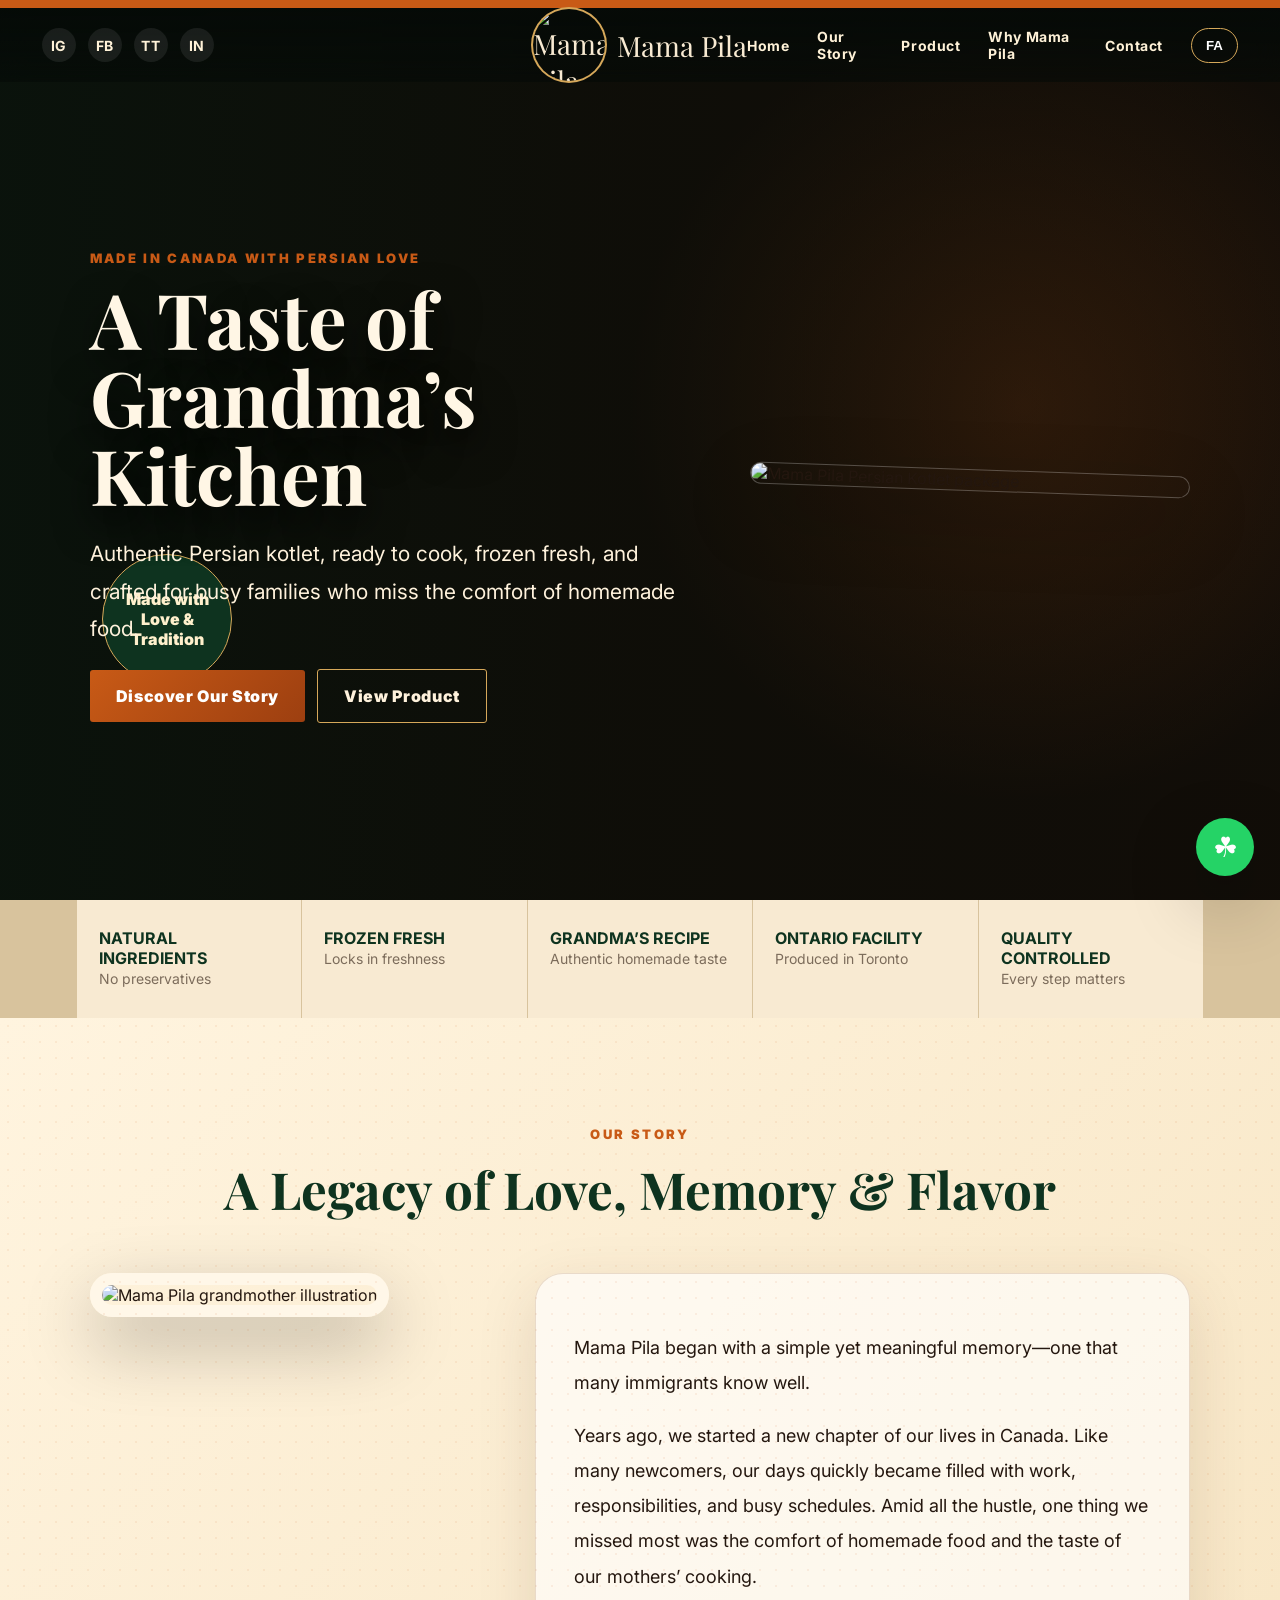
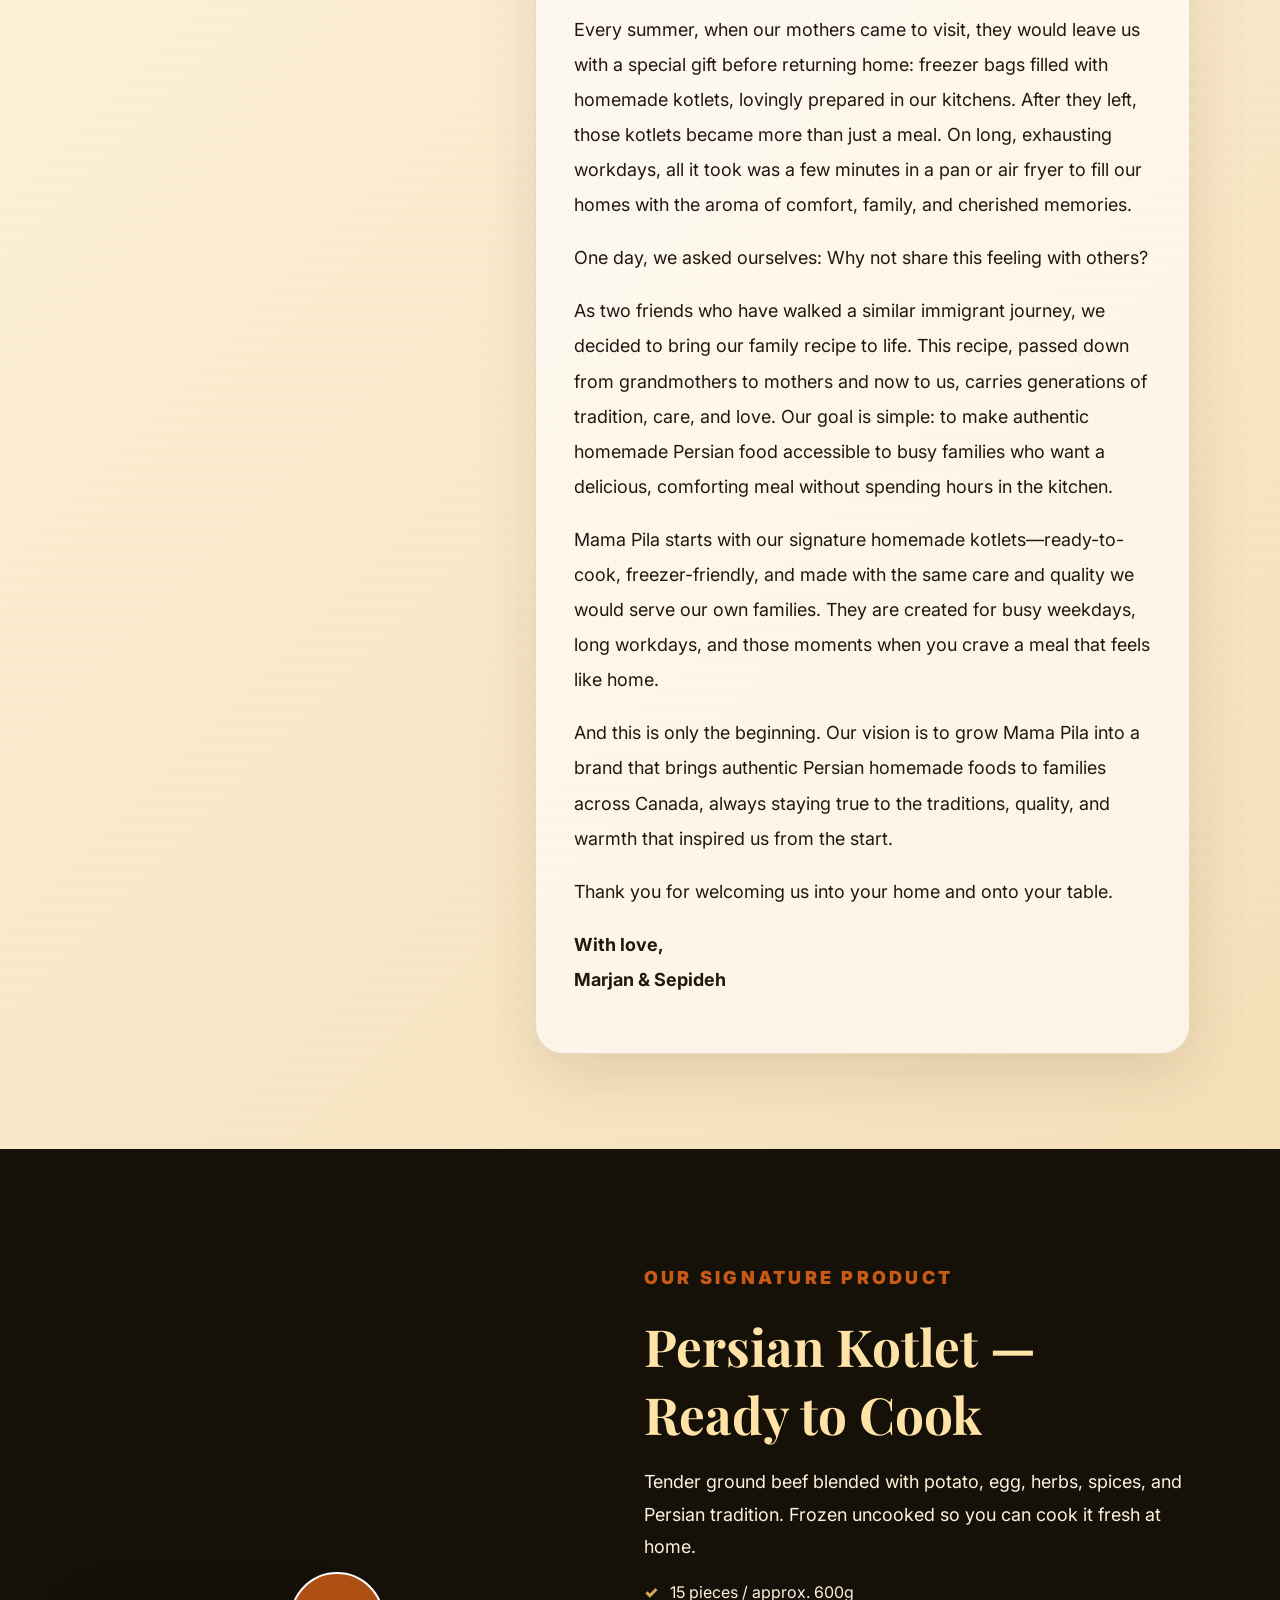
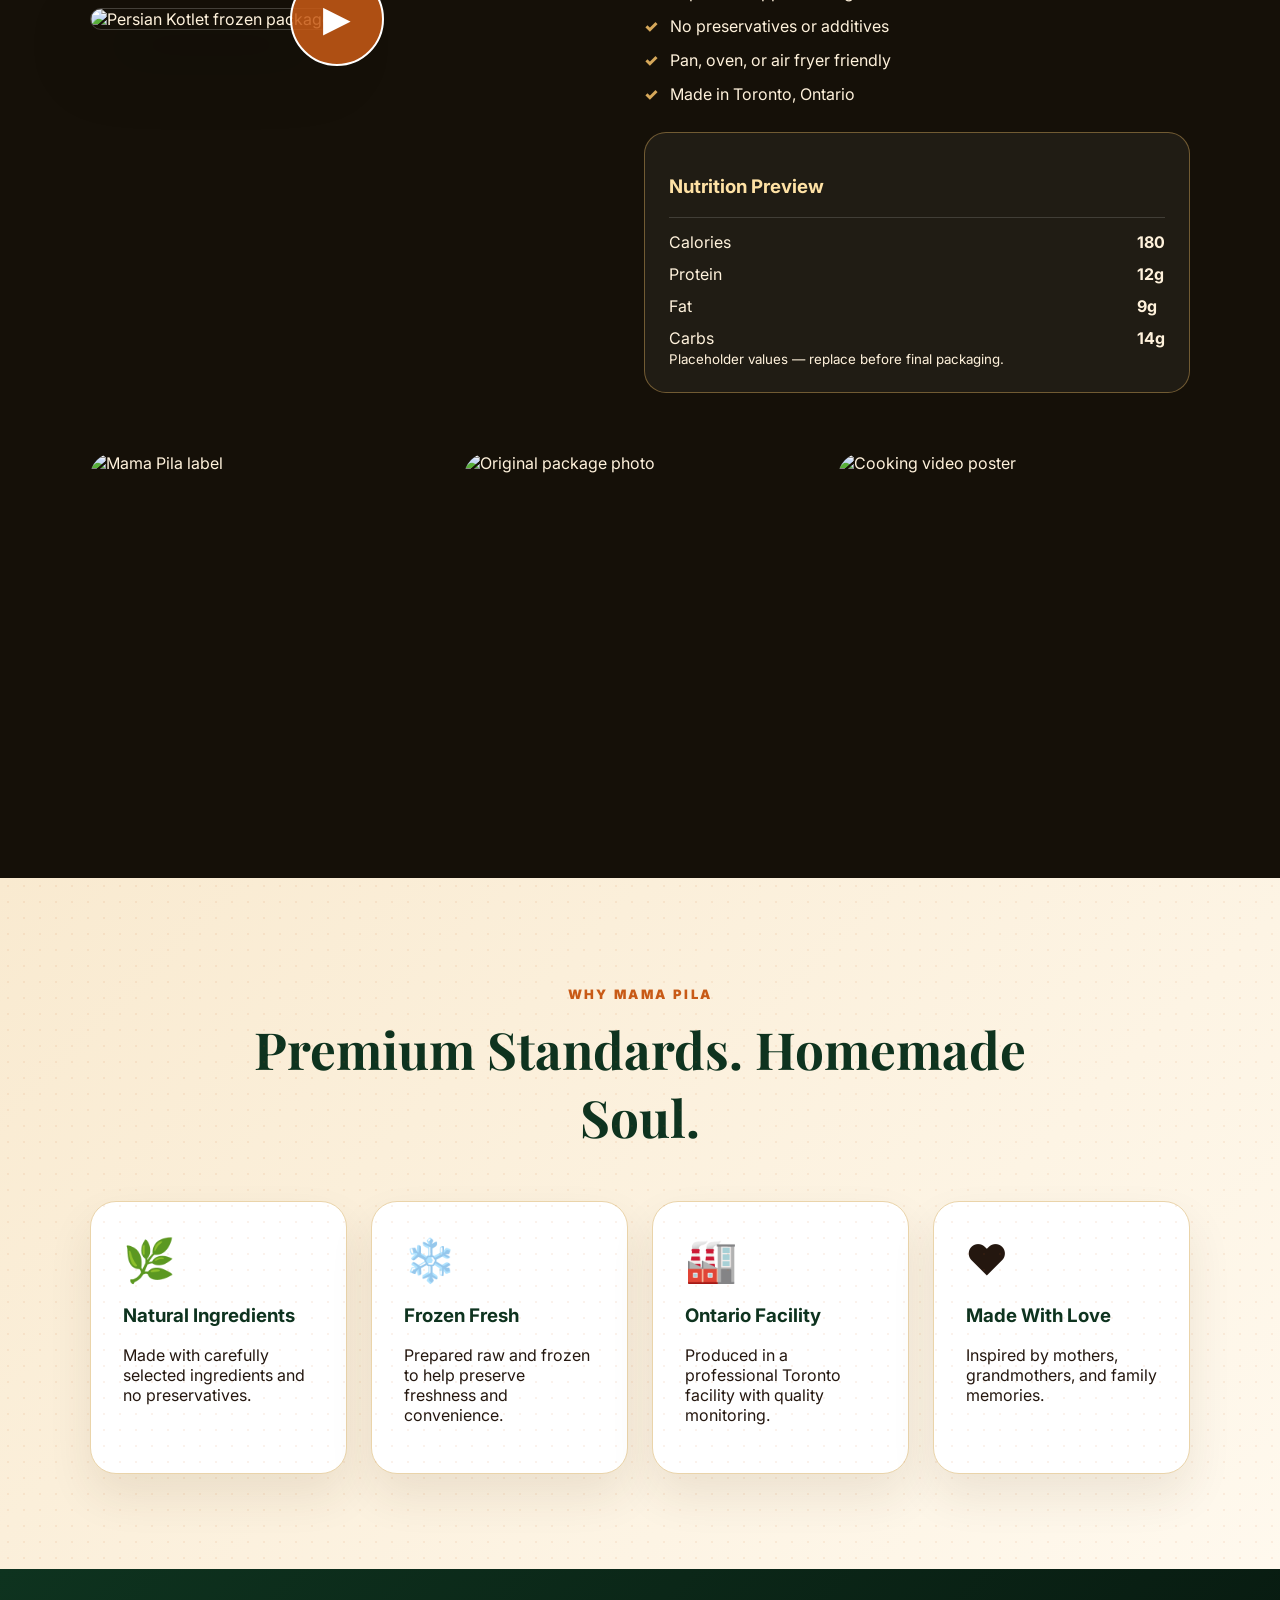
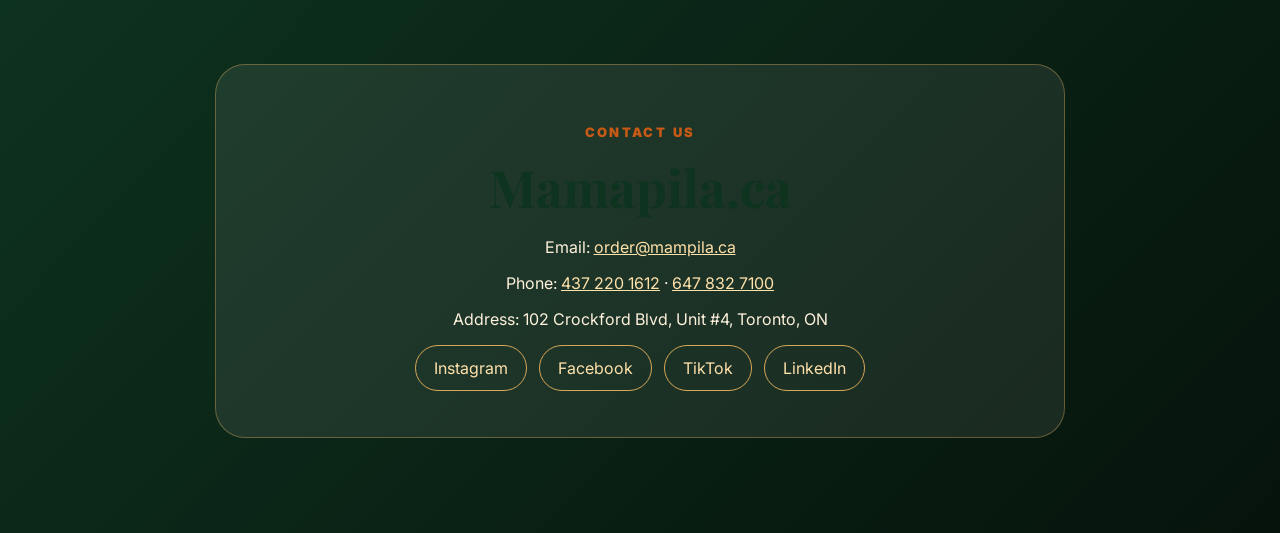
==== commit 9af9e6fb: "Add files via upload Ver.4" ====
--- a/index.html
+++ b/index.html
@@ -1,164 +1,113 @@
 <!doctype html>
-<html lang="en">
+<html lang="en" dir="ltr">
 <head>
   <meta charset="utf-8" />
   <meta name="viewport" content="width=device-width, initial-scale=1" />
-  <title>Mama Pila | Persian Kotlet Toronto</title>
-  <meta name="description" content="Mama Pila makes premium frozen Persian Kotlet in Toronto using natural ingredients, family recipes, and Ontario-certified production standards." />
-  <meta name="keywords" content="Mama Pila, Persian Kotlet, Iranian frozen food, frozen kotlet Toronto, Persian cutlet Canada, kotlet Ontario" />
-  <meta property="og:title" content="Mama Pila | Persian Kotlet" />
-  <meta property="og:description" content="Traditional Persian Kotlet, made with love, frozen fresh, ready to cook." />
-  <meta property="og:image" content="assets/product-pack.jpeg" />
-  <meta property="og:type" content="website" />
+  <title>Mama Pila | Persian Kotlet | Frozen Persian Food Toronto</title>
+  <meta name="description" content="Mama Pila brings authentic homemade Persian kotlet to Canadian families. Ready-to-cook, frozen fresh, made with natural ingredients in Toronto, Ontario." />
+  <meta name="keywords" content="Mama Pila, Persian Kotlet, Iranian Kotlet, Frozen Persian Food, Toronto, Canada, Homemade Persian Food" />
+  <meta property="og:title" content="Mama Pila | A Taste of Grandma's Kitchen" />
+  <meta property="og:description" content="Authentic Persian kotlet, ready to cook, frozen fresh, made with love in Toronto." />
+  <meta property="og:image" content="assets/logo-mamapila.jpg" />
+  <meta name="theme-color" content="#0e331f" />
   <link rel="preconnect" href="https://fonts.googleapis.com">
   <link rel="preconnect" href="https://fonts.gstatic.com" crossorigin>
-  <link href="https://fonts.googleapis.com/css2?family=Inter:wght@400;500;600;700;800;900&family=Noto+Naskh+Arabic:wght@500;600;700&family=Playfair+Display:wght@700;800;900&display=swap" rel="stylesheet">
+  <link href="https://fonts.googleapis.com/css2?family=Playfair+Display:wght@600;700;800&family=Inter:wght@400;500;600;700;800&family=Vazirmatn:wght@400;500;600;700;800;900&display=swap" rel="stylesheet">
   <link rel="stylesheet" href="styles.css" />
 </head>
 <body>
-  <div class="loader" id="loader"><div class="seal">Mama<br>Pila</div></div>
-  <div class="grain"></div>
-
-  <header class="nav">
-    <a class="brand" href="#home">
-      <img src="assets/mamapila-round-label.jpeg" alt="Mama Pila logo">
-      <span>Mama Pila</span>
-    </a>
-    <nav class="navlinks">
-      <a href="#story" data-en="Story" data-fa="داستان">Story</a>
-      <a href="#why" data-en="Why Us" data-fa="چرا ما">Why Us</a>
+  <div class="loader"><div class="loader-mark">Mama Pila</div></div>
+  <header class="topbar">
+    <div class="socials"><a href="#">IG</a><a href="#">FB</a><a href="#">TT</a><a href="#">IN</a></div>
+    <a href="#home" class="brand"><img src="assets/logo-mamapila.jpg" alt="Mama Pila logo"><span>Mama Pila</span></a>
+    <nav>
+      <a href="#home" data-en="Home" data-fa="خانه">Home</a>
+      <a href="#story" data-en="Our Story" data-fa="داستان ما">Our Story</a>
       <a href="#product" data-en="Product" data-fa="محصول">Product</a>
+      <a href="#why" data-en="Why Mama Pila" data-fa="چرا ماما پیلا">Why Mama Pila</a>
       <a href="#contact" data-en="Contact" data-fa="تماس">Contact</a>
+      <button id="langBtn" class="lang">FA</button>
     </nav>
-    <div class="nav-actions">
-      <button class="lang" id="langBtn">FA</button>
-      <a class="order" href="mailto:order@mampila.ca" data-en="Order Inquiry" data-fa="درخواست سفارش">Order Inquiry</a>
-    </div>
   </header>
 
   <main id="home">
     <section class="hero">
-      <video class="hero-video" autoplay muted loop playsinline poster="assets/product-pack.jpeg">
-        <source src="assets/hero-video.mp4" type="video/mp4" />
+      <video class="hero-video" autoplay muted loop playsinline poster="assets/video-poster.jpg">
+        <source src="assets/kotlet-video-1.mp4" type="video/mp4">
       </video>
-      <div class="hero-overlay"></div>
-      <div class="persian-arch"></div>
+      <div class="hero-shade"></div>
+      <div class="floating-badge">Made with<br>Love & Tradition</div>
       <div class="hero-content reveal">
-        <p class="eyebrow" data-en="Persian Kotlet • Frozen Fresh • Toronto" data-fa="کتلت ایرانی • منجمد تازه • تورنتو">Persian Kotlet • Frozen Fresh • Toronto</p>
-        <h1 data-en="A Taste of Grandma’s Kitchen" data-fa="طعم اصیل آشپزخانه مادربزرگ">A Taste of Grandma’s Kitchen</h1>
-        <p class="hero-text" data-en="Traditional Iranian comfort food, prepared from family recipes by two Iranian women in Canada, made with natural ingredients and no preservatives." data-fa="غذای اصیل و خاطره‌انگیز ایرانی، برگرفته از دستورهای خانوادگی و مادربزرگ‌ها؛ تهیه‌شده با مواد طبیعی و بدون نگهدارنده.">Traditional Iranian comfort food, prepared from family recipes by two Iranian women in Canada, made with natural ingredients and no preservatives.</p>
-        <div class="hero-buttons">
-          <a href="#product" class="btn primary" data-en="Explore Product" data-fa="مشاهده محصول">Explore Product</a>
-          <a href="#story" class="btn ghost" data-en="Our Story" data-fa="داستان ما">Our Story</a>
-        </div>
+        <p class="eyebrow" data-en="Made in Canada with Persian love" data-fa="ساخته شده در کانادا با عشق و طعم ایرانی">Made in Canada with Persian love</p>
+        <h1><span data-en="A Taste of Grandma’s Kitchen" data-fa="طعم اصیل آشپزخانه مادربزرگ">A Taste of Grandma’s Kitchen</span></h1>
+        <p class="lead" data-en="Authentic Persian kotlet, ready to cook, frozen fresh, and crafted for busy families who miss the comfort of homemade food." data-fa="کتلت اصیل ایرانی، آماده پخت، منجمد و تازه؛ برای خانواده‌های پرمشغله‌ای که دلتنگ طعم غذای خانگی هستند.">Authentic Persian kotlet, ready to cook, frozen fresh, and crafted for busy families who miss the comfort of homemade food.</p>
+        <div class="cta"><a href="#story" class="btn primary" data-en="Discover Our Story" data-fa="داستان ما">Discover Our Story</a><a href="#product" class="btn ghost" data-en="View Product" data-fa="مشاهده محصول">View Product</a></div>
       </div>
-      <div class="hero-card reveal delay">
-        <img src="assets/product-pack.jpeg" alt="Mama Pila frozen Persian Kotlet package">
-        <div>
-          <b data-en="Uncooked Persian Kotlet" data-fa="کتلت ایرانی خام">Uncooked Persian Kotlet</b>
-          <span data-en="Keep frozen • Ready to cook" data-fa="منجمد نگهداری شود • آماده پخت">Keep frozen • Ready to cook</span>
-        </div>
-      </div>
+      <div class="hero-pack reveal"><img src="assets/product-clean.jpg" alt="Mama Pila Persian Kotlet package"></div>
     </section>
 
-    <section class="marquee">
-      <div class="track">
-        <span>Made with Love</span><span>با عشق مامان</span><span>No Preservatives</span><span>تهیه شده با مواد طبیعی</span><span>Women-Owned Business</span><span>Frozen Fresh</span>
-      </div>
+    <section class="ribbon">
+      <div><b data-en="Natural Ingredients" data-fa="مواد اولیه طبیعی">Natural Ingredients</b><span data-en="No preservatives" data-fa="بدون مواد نگهدارنده">No preservatives</span></div>
+      <div><b data-en="Frozen Fresh" data-fa="منجمد و تازه">Frozen Fresh</b><span data-en="Locks in freshness" data-fa="حفظ طراوت و کیفیت">Locks in freshness</span></div>
+      <div><b data-en="Grandma’s Recipe" data-fa="دستور مادربزرگ">Grandma’s Recipe</b><span data-en="Authentic homemade taste" data-fa="طعم اصیل و خانگی">Authentic homemade taste</span></div>
+      <div><b data-en="Ontario Facility" data-fa="تولید در انتاریو">Ontario Facility</b><span data-en="Produced in Toronto" data-fa="تولید شده در تورنتو">Produced in Toronto</span></div>
+      <div><b data-en="Quality Controlled" data-fa="کنترل کیفیت">Quality Controlled</b><span data-en="Every step matters" data-fa="در تمام مراحل تولید">Every step matters</span></div>
     </section>
 
-    <section id="story" class="section split">
-      <div class="copy reveal">
-        <p class="eyebrow orange" data-en="Our Story" data-fa="داستان ماماپیلا">Our Story</p>
-        <h2 data-en="Recipes carried from Persian homes to Canadian tables." data-fa="دستورهایی از خانه‌های ایرانی، برای سفره‌های کانادایی.">Recipes carried from Persian homes to Canadian tables.</h2>
-        <p data-en="Mama Pila was born from years of experience, family memories, and the unforgettable taste of homemade Persian food. The brand is led by two Iranian women in Canada who believe traditional food should be honest, comforting, and made with care." data-fa="ماماپیلا از سال‌ها تجربه، خاطره‌های خانوادگی و طعم فراموش‌نشدنی غذاهای خانگی ایرانی شکل گرفته است. این برند توسط دو بانوی ایرانی در کانادا اداره می‌شود که باور دارند غذای اصیل باید سالم، صادقانه و با عشق تهیه شود.">Mama Pila was born from years of experience, family memories, and the unforgettable taste of homemade Persian food. The brand is led by two Iranian women in Canada who believe traditional food should be honest, comforting, and made with care.</p>
-        <p data-en="Every batch is produced in a modern, fully equipped industrial kitchen in Toronto under Ontario requirements. Production, packaging, and frozen storage are monitored by a quality-control team to deliver consistent flavour and safety." data-fa="هر بچ در یک آشپزخانه صنعتی مجهز و مدرن در تورنتو، مطابق الزامات قانونی انتاریو تولید می‌شود. تولید، بسته‌بندی و نگهداری منجمد زیر نظر تیم کنترل کیفیت انجام می‌شود تا محصولی خوش‌طعم، سالم و باکیفیت به بازار برسد.">Every batch is produced in a modern, fully equipped industrial kitchen in Toronto under Ontario requirements. Production, packaging, and frozen storage are monitored by a quality-control team to deliver consistent flavour and safety.</p>
+    <section id="story" class="story section ornate">
+      <div class="section-head reveal">
+        <p class="eyebrow" data-en="Our Story" data-fa="داستان ما">Our Story</p>
+        <h2 data-en="A Legacy of Love, Memory & Flavor" data-fa="میراثی از عشق، خاطره و طعم">A Legacy of Love, Memory & Flavor</h2>
       </div>
-      <div class="image-stack reveal delay">
-        <img class="main-img" src="assets/mamapila-round-label.jpeg" alt="Mama Pila label artwork">
-        <div class="floating-note" data-en="Made with love • Fait avec amour • با عشق مامان" data-fa="با عشق مامان • Made with love • Fait avec amour">Made with love • Fait avec amour • با عشق مامان</div>
-      </div>
-    </section>
-
-    <section id="why" class="section why">
-      <div class="center reveal">
-        <p class="eyebrow orange" data-en="Why Mama Pila" data-fa="چرا ماماپیلا">Why Mama Pila</p>
-        <h2 data-en="Premium, traditional, and built for modern retail." data-fa="اصیل، باکیفیت و آماده برای بازار مدرن.">Premium, traditional, and built for modern retail.</h2>
-      </div>
-      <div class="feature-grid">
-        <article class="feature reveal"><span>🌿</span><h3 data-en="Natural Ingredients" data-fa="مواد اولیه طبیعی">Natural Ingredients</h3><p data-en="Made with simple, recognizable ingredients." data-fa="تهیه‌شده با مواد اولیه ساده و قابل اعتماد.">Made with simple, recognizable ingredients.</p></article>
-        <article class="feature reveal"><span>🚫</span><h3 data-en="No Preservatives" data-fa="بدون نگهدارنده">No Preservatives</h3><p data-en="No unnecessary additives or preservatives." data-fa="بدون مواد افزودنی و نگهدارنده غیرضروری.">No unnecessary additives or preservatives.</p></article>
-        <article class="feature reveal"><span>❄️</span><h3 data-en="Frozen Fresh" data-fa="منجمد تازه">Frozen Fresh</h3><p data-en="Designed for freshness, convenience, and consistent quality." data-fa="برای تازگی، راحتی و کیفیت ثابت طراحی شده است.">Designed for freshness, convenience, and consistent quality.</p></article>
-        <article class="feature reveal"><span>🏭</span><h3 data-en="Ontario Facility" data-fa="تولید در انتاریو">Ontario Facility</h3><p data-en="Produced in a professional industrial kitchen in Toronto." data-fa="تولید در آشپزخانه صنعتی حرفه‌ای در تورنتو.">Produced in a professional industrial kitchen in Toronto.</p></article>
-        <article class="feature reveal"><span>🧪</span><h3 data-en="Quality Controlled" data-fa="کنترل کیفیت">Quality Controlled</h3><p data-en="Production, packaging, and storage are monitored." data-fa="تولید، بسته‌بندی و نگهداری تحت نظارت است.">Production, packaging, and storage are monitored.</p></article>
-        <article class="feature reveal"><span>❤️</span><h3 data-en="Made with Love" data-fa="با عشق مامان">Made with Love</h3><p data-en="Inspired by grandmother recipes and Persian home cooking." data-fa="الهام‌گرفته از دستورهای مادربزرگ‌ها و آشپزی خانگی ایرانی.">Inspired by grandmother recipes and Persian home cooking.</p></article>
+      <div class="story-grid">
+        <div class="story-card reveal"><img src="assets/logo-mamapila.jpg" alt="Mama Pila grandmother illustration"></div>
+        <article class="story-text reveal">
+          <div class="copy en-copy">
+            <p>Mama Pila began with a simple yet meaningful memory—one that many immigrants know well.</p><p>Years ago, we started a new chapter of our lives in Canada. Like many newcomers, our days quickly became filled with work, responsibilities, and busy schedules. Amid all the hustle, one thing we missed most was the comfort of homemade food and the taste of our mothers’ cooking.</p><p>Every summer, when our mothers came to visit, they would leave us with a special gift before returning home: freezer bags filled with homemade kotlets, lovingly prepared in our kitchens. After they left, those kotlets became more than just a meal. On long, exhausting workdays, all it took was a few minutes in a pan or air fryer to fill our homes with the aroma of comfort, family, and cherished memories.</p><p>One day, we asked ourselves: Why not share this feeling with others?</p><p>As two friends who have walked a similar immigrant journey, we decided to bring our family recipe to life. This recipe, passed down from grandmothers to mothers and now to us, carries generations of tradition, care, and love. Our goal is simple: to make authentic homemade Persian food accessible to busy families who want a delicious, comforting meal without spending hours in the kitchen.</p><p>Mama Pila starts with our signature homemade kotlets—ready-to-cook, freezer-friendly, and made with the same care and quality we would serve our own families. They are created for busy weekdays, long workdays, and those moments when you crave a meal that feels like home.</p><p>And this is only the beginning. Our vision is to grow Mama Pila into a brand that brings authentic Persian homemade foods to families across Canada, always staying true to the traditions, quality, and warmth that inspired us from the start.</p><p>Thank you for welcoming us into your home and onto your table.</p><p><strong>With love,<br>Marjan & Sepideh</strong></p>
+          </div>
+          <div class="copy fa-copy">
+            <p>ماما پیلا از یک خاطره ساده اما ارزشمند شروع شد؛ خاطره‌ای که بسیاری از مهاجران با آن آشنا هستند.</p><p>سال‌ها پیش، ما زندگی جدیدمان را در کانادا آغاز کردیم. مثل خیلی از خانواده‌های مهاجر، روزهایمان پر از کار، مسئولیت و مشغله بود. در میان تمام این شلوغی‌ها، چیزی که همیشه دلتنگش می‌شدیم طعم غذاهای خانگی و دستپخت مادر بود.</p><p>هر تابستان که مادرانمان به دیدن ما می‌آمدند، قبل از بازگشتشان به ایران یک رسم همیشگی داشتند؛ چندین بسته کتلت خانگی درست می‌کردند، با عشق داخل فریزر می‌گذاشتند و می‌رفتند. بعد از رفتنشان، هر بار که خسته از سر کار به خانه برمی‌گشتیم، کافی بود چند دقیقه کتلت‌ها را در تابه یا ایرفرایر گرم کنیم تا عطر و طعم خانه در آشپزخانه بپیچد. انگار بخشی از محبت و حضور مادر همچنان کنارمان بود.</p><p>همان روزها بود که با خودمان فکر کردیم: چرا این حس خوب را با دیگران به اشتراک نگذاریم؟</p><p>ما، دو دوست و هم‌مسیر در زندگی مهاجرت، تصمیم گرفتیم دستور کتلت خانوادگی‌مان را که نسل به نسل از مادربزرگ‌ها به مادرانمان رسیده بود، با همان کیفیت و همان عشق آماده کنیم تا خانواده‌های بیشتری بتوانند در کوتاه‌ترین زمان ممکن یک غذای خوشمزه، خانگی و اصیل ایرانی روی میز داشته باشند.</p><p>ماما پیلا با کتلت‌های خانگی و آماده شروع شده است؛ محصولی که برای روزهای شلوغ، عصرهای خسته‌کننده بعد از کار و لحظه‌هایی طراحی شده که دلتان یک غذای واقعی، خانگی و خاطره‌انگیز می‌خواهد.</p><p>اما این فقط آغاز راه است. رؤیای ما این است که ماما پیلا به خانه‌ای برای طعم‌های اصیل ایرانی تبدیل شود و در آینده محصولات بیشتری را با همان کیفیت، اصالت و عشق خانوادگی به سفره‌های شما بیاورد.</p><p>از اینکه ما را به خانه و سفره خود راه می‌دهید سپاسگزاریم.</p><p><strong>با عشق،<br>مرجان و سپیده</strong></p>
+          </div>
+        </article>
       </div>
     </section>
 
     <section id="product" class="section product">
-      <div class="product-media reveal">
-        <video controls muted playsinline poster="assets/product-pack.jpeg">
-          <source src="assets/product-video.mp4" type="video/mp4">
-        </video>
-        <div class="gallery">
-          <img src="assets/product-pack.jpeg" alt="Vacuum packed frozen Persian Kotlet">
-          <img src="assets/mamapila-round-label.jpeg" alt="Mama Pila round label">
-          <img src="assets/label-old.png" alt="Persian Kotlet artwork label">
+      <div class="product-wrap">
+        <div class="product-media reveal"><img src="assets/product-clean.jpg" alt="Persian Kotlet frozen package"><button class="play" data-video="assets/kotlet-video-2.mp4">▶</button></div>
+        <div class="product-info reveal">
+          <p class="eyebrow" data-en="Our Signature Product" data-fa="محصول اصلی ما">Our Signature Product</p>
+          <h2 data-en="Persian Kotlet — Ready to Cook" data-fa="کتلت ایرانی — آماده پخت">Persian Kotlet — Ready to Cook</h2>
+          <p data-en="Tender ground beef blended with potato, egg, herbs, spices, and Persian tradition. Frozen uncooked so you can cook it fresh at home." data-fa="ترکیبی از گوشت، سیب‌زمینی، تخم‌مرغ، سبزیجات، ادویه و اصالت ایرانی؛ منجمد و خام تا در خانه تازه بپزید.">Tender ground beef blended with potato, egg, herbs, spices, and Persian tradition. Frozen uncooked so you can cook it fresh at home.</p>
+          <ul class="checklist">
+            <li data-en="15 pieces / approx. 600g" data-fa="۱۵ عدد / حدود ۶۰۰ گرم">15 pieces / approx. 600g</li>
+            <li data-en="No preservatives or additives" data-fa="بدون مواد نگهدارنده و افزودنی">No preservatives or additives</li>
+            <li data-en="Pan, oven, or air fryer friendly" data-fa="مناسب تابه، فر یا ایرفرایر">Pan, oven, or air fryer friendly</li>
+            <li data-en="Made in Toronto, Ontario" data-fa="تولید شده در تورنتو، انتاریو">Made in Toronto, Ontario</li>
+          </ul>
+          <div class="nutrition"><h3 data-en="Nutrition Preview" data-fa="نمونه اطلاعات غذایی">Nutrition Preview</h3><div class="nutri-grid"><span>Calories</span><b>180</b><span>Protein</span><b>12g</b><span>Fat</span><b>9g</b><span>Carbs</span><b>14g</b></div><small data-en="Placeholder values — replace before final packaging." data-fa="اعداد موقت هستند و قبل از نهایی شدن قابل تغییرند.">Placeholder values — replace before final packaging.</small></div>
         </div>
       </div>
-      <div class="product-info reveal delay">
-        <p class="eyebrow orange" data-en="Featured Product" data-fa="محصول ویژه">Featured Product</p>
-        <h2 data-en="Persian Kotlet — Uncooked & Frozen" data-fa="کتلت ایرانی — خام و منجمد">Persian Kotlet — Uncooked & Frozen</h2>
-        <p data-en="A premium frozen Persian cutlet made with ground beef, potato, egg, herbs and spices. Pan-fry at home and enjoy the smell, texture, and flavour of traditional Iranian comfort food." data-fa="کتلت ایرانی منجمد و باکیفیت، تهیه‌شده از گوشت چرخ‌کرده، سیب‌زمینی، تخم‌مرغ، سبزیجات و ادویه‌های اصیل. در خانه سرخ کنید و از عطر، بافت و طعم غذای خانگی ایرانی لذت ببرید.">A premium frozen Persian cutlet made with ground beef, potato, egg, herbs and spices. Pan-fry at home and enjoy the smell, texture, and flavour of traditional Iranian comfort food.</p>
-        <div class="specs">
-          <div><b>15</b><span data-en="Pieces" data-fa="عدد">Pieces</span></div>
-          <div><b>600g</b><span data-en="Net Weight" data-fa="وزن خالص">Net Weight</span></div>
-          <div><b>0</b><span data-en="Preservatives" data-fa="نگهدارنده">Preservatives</span></div>
-        </div>
-        <h3 data-en="Ingredients" data-fa="مواد تشکیل‌دهنده">Ingredients</h3>
-        <p class="small" data-en="Ground beef, potato, egg, salt, pepper, garlic powder, bread crumbs, turmeric. Nutrition values are placeholders and can be updated before launch." data-fa="گوشت چرخ‌کرده، سیب‌زمینی، تخم‌مرغ، نمک، فلفل، پودر سیر، پودر سوخاری، زردچوبه. اطلاعات تغذیه فعلاً نمونه است و قبل از عرضه قابل تغییر است.">Ground beef, potato, egg, salt, pepper, garlic powder, bread crumbs, turmeric. Nutrition values are placeholders and can be updated before launch.</p>
-        <table class="nutrition">
-          <tr><th data-en="Nutrition Facts" data-fa="ارزش غذایی">Nutrition Facts</th><th data-en="Per 100g" data-fa="در ۱۰۰ گرم">Per 100g</th></tr>
-          <tr><td>Calories</td><td>210</td></tr><tr><td>Protein</td><td>14g</td></tr><tr><td>Fat</td><td>11g</td></tr><tr><td>Carbohydrate</td><td>13g</td></tr><tr><td>Sodium</td><td>390mg</td></tr>
-        </table>
-      </div>
+      <div class="gallery reveal"><img src="assets/logo-mamapila.jpg" alt="Mama Pila label"><img src="assets/product-original.jpg" alt="Original package photo"><img src="assets/video-poster.jpg" alt="Cooking video poster"></div>
     </section>
 
-    <section class="section retail">
-      <div class="center reveal">
-        <p class="eyebrow orange" data-en="Coming Soon" data-fa="به زودی">Coming Soon</p>
-        <h2 data-en="New Persian comfort foods are on the way." data-fa="محصولات جدید غذاهای خانگی ایرانی در راه است.">New Persian comfort foods are on the way.</h2>
-        <p data-en="Ask us about retail samples, wholesale opportunities, and future products." data-fa="برای نمونه فروشگاهی، همکاری عمده‌فروشی و محصولات آینده با ما تماس بگیرید.">Ask us about retail samples, wholesale opportunities, and future products.</p>
+    <section id="why" class="section why ornate">
+      <div class="section-head reveal"><p class="eyebrow" data-en="Why Mama Pila" data-fa="چرا ماما پیلا">Why Mama Pila</p><h2 data-en="Premium Standards. Homemade Soul." data-fa="استاندارد حرفه‌ای، روح غذای خانگی">Premium Standards. Homemade Soul.</h2></div>
+      <div class="cards">
+        <div class="card reveal"><span>🌿</span><h3 data-en="Natural Ingredients" data-fa="مواد اولیه طبیعی">Natural Ingredients</h3><p data-en="Made with carefully selected ingredients and no preservatives." data-fa="تهیه شده با مواد اولیه انتخاب‌شده و بدون نگهدارنده.">Made with carefully selected ingredients and no preservatives.</p></div>
+        <div class="card reveal"><span>❄️</span><h3 data-en="Frozen Fresh" data-fa="منجمد تازه">Frozen Fresh</h3><p data-en="Prepared raw and frozen to help preserve freshness and convenience." data-fa="خام و منجمد برای حفظ تازگی و راحتی در پخت.">Prepared raw and frozen to help preserve freshness and convenience.</p></div>
+        <div class="card reveal"><span>🏭</span><h3 data-en="Ontario Facility" data-fa="آشپزخانه مجاز">Ontario Facility</h3><p data-en="Produced in a professional Toronto facility with quality monitoring." data-fa="تولید در آشپزخانه صنعتی تورنتو با کنترل کیفیت.">Produced in a professional Toronto facility with quality monitoring.</p></div>
+        <div class="card reveal"><span>❤️</span><h3 data-en="Made With Love" data-fa="با عشق مامان">Made With Love</h3><p data-en="Inspired by mothers, grandmothers, and family memories." data-fa="الهام گرفته از مادرها، مادربزرگ‌ها و خاطرات خانوادگی.">Inspired by mothers, grandmothers, and family memories.</p></div>
       </div>
     </section>
 
     <section id="contact" class="section contact">
-      <div class="contact-card reveal">
-        <p class="eyebrow orange" data-en="Contact Us" data-fa="تماس با ما">Contact Us</p>
-        <h2 data-en="Bring Mama Pila to your store, kitchen, or table." data-fa="ماماپیلا را به فروشگاه، آشپزخانه یا سفره خود بیاورید.">Bring Mama Pila to your store, kitchen, or table.</h2>
-        <div class="contact-lines">
-          <a href="https://mamapila.ca">mamapila.ca</a>
-          <a href="mailto:order@mampila.ca">order@mampila.ca</a>
-          <a href="tel:14372201612">437 220 1612</a>
-          <a href="tel:16478327100">647 832 7100</a>
-          <span>102 Crockford Blvd, Unit #4, Toronto, ON</span>
-        </div>
-        <div class="socials">
-          <a href="#" aria-label="Instagram">Instagram</a><a href="#" aria-label="LinkedIn">LinkedIn</a><a href="#" aria-label="TikTok">TikTok</a><a href="#" aria-label="Facebook">Facebook</a>
-        </div>
-      </div>
-      <form class="form reveal delay" action="mailto:order@mampila.ca" method="post" enctype="text/plain">
-        <input name="name" placeholder="Name / نام" required>
-        <input name="email" placeholder="Email / ایمیل" required>
-        <input name="phone" placeholder="Phone / تلفن">
-        <textarea name="message" placeholder="Message / پیام" rows="5"></textarea>
-        <button class="btn primary" type="submit" data-en="Send Message" data-fa="ارسال پیام">Send Message</button>
-      </form>
+      <div class="contact-card reveal"><p class="eyebrow" data-en="Contact Us" data-fa="تماس با ما">Contact Us</p><h2>Mamapila.ca</h2><p>Email: <a href="mailto:order@mampila.ca">order@mampila.ca</a></p><p>Phone: <a href="tel:14372201612">437 220 1612</a> · <a href="tel:16478327100">647 832 7100</a></p><p>Address: 102 Crockford Blvd, Unit #4, Toronto, ON</p><div class="social-row"><a href="#">Instagram</a><a href="#">Facebook</a><a href="#">TikTok</a><a href="#">LinkedIn</a></div></div>
     </section>
   </main>
 
-  <a class="whatsapp" href="https://wa.me/14372201612" aria-label="WhatsApp">WhatsApp</a>
-  <footer><span>© 2026 Mama Pila</span><span>Made with love • با عشق مامان</span></footer>
+  <a class="whatsapp" href="https://wa.me/14372201612" aria-label="WhatsApp">☘</a>
+  <div class="modal" id="videoModal"><button id="closeModal">×</button><video id="modalVideo" controls playsinline></video></div>
   <script src="script.js"></script>
 </body>
 </html>
--- a/styles.css
+++ b/styles.css
@@ -1 +1 @@
-:root{--green:#073d22;--green2:#0f5a32;--cream:#fff4df;--paper:#f7ead0;--orange:#b7471c;--gold:#c99a38;--ink:#172018;--muted:#6b6255;--white:#fffaf1;--shadow:0 30px 90px rgba(21,14,5,.18)}*{box-sizing:border-box}html{scroll-behavior:smooth}body{margin:0;background:var(--cream);color:var(--ink);font-family:Inter,system-ui,sans-serif;overflow-x:hidden}.fa-mode{font-family:Inter,'Noto Naskh Arabic',sans-serif}.fa-mode [data-fa]{direction:rtl}.grain{position:fixed;inset:0;pointer-events:none;opacity:.28;background-image:url("data:image/svg+xml,%3Csvg viewBox='0 0 200 200' xmlns='http://www.w3.org/2000/svg'%3E%3Cfilter id='n'%3E%3CfeTurbulence type='fractalNoise' baseFrequency='.8' numOctaves='2' stitchTiles='stitch'/%3E%3C/filter%3E%3Crect width='100%25' height='100%25' filter='url(%23n)' opacity='.35'/%3E%3C/svg%3E");z-index:0}.loader{position:fixed;inset:0;background:var(--green);display:grid;place-items:center;z-index:9999;transition:.7s}.loader.hide{opacity:0;visibility:hidden}.seal{width:120px;height:120px;border:2px solid var(--gold);border-radius:50%;display:grid;place-items:center;text-align:center;color:var(--cream);font-family:Playfair Display,serif;font-size:28px;animation:pulse 1.5s infinite alternate}.nav{position:fixed;top:18px;left:50%;transform:translateX(-50%);width:min(1180px,calc(100% - 32px));height:74px;background:rgba(255,244,223,.82);backdrop-filter:blur(18px);border:1px solid rgba(201,154,56,.35);border-radius:999px;display:flex;align-items:center;justify-content:space-between;padding:8px 10px 8px 18px;z-index:20;box-shadow:0 12px 40px rgba(0,0,0,.12)}.brand{display:flex;align-items:center;gap:10px;text-decoration:none;color:var(--green);font-family:Playfair Display,serif;font-size:25px;font-weight:900}.brand img{width:50px;height:50px;border-radius:50%;object-fit:cover}.navlinks{display:flex;gap:25px}.navlinks a,.order,.lang{text-decoration:none;color:var(--green);font-weight:800;font-size:14px}.nav-actions{display:flex;align-items:center;gap:10px}.lang{border:1px solid rgba(7,61,34,.18);background:white;border-radius:999px;padding:11px 14px;cursor:pointer}.order{background:var(--orange);color:#fff;padding:14px 20px;border-radius:999px}.hero{min-height:100vh;position:relative;display:grid;align-items:center;padding:150px 7vw 90px;overflow:hidden}.hero-video{position:absolute;inset:0;width:100%;height:100%;object-fit:cover}.hero-overlay{position:absolute;inset:0;background:linear-gradient(90deg,rgba(7,61,34,.92),rgba(7,61,34,.62),rgba(183,71,28,.25)),radial-gradient(circle at 70% 30%,rgba(255,244,223,.25),transparent 36%)}.persian-arch{position:absolute;right:8%;top:14%;width:470px;height:620px;border:2px solid rgba(201,154,56,.55);border-bottom:0;border-radius:240px 240px 0 0;opacity:.55}.hero-content{position:relative;z-index:2;max-width:780px;color:#fff}.eyebrow{letter-spacing:.18em;text-transform:uppercase;font-size:12px;font-weight:900;color:var(--gold)}.orange{color:var(--orange)}h1,h2{font-family:Playfair Display,'Noto Naskh Arabic',serif;margin:0;line-height:.95}h1{font-size:clamp(58px,9vw,132px);letter-spacing:-.06em}h2{font-size:clamp(38px,5vw,78px);letter-spacing:-.04em}h3{margin:0;color:var(--green);font-size:21px}.hero-text{font-size:21px;line-height:1.75;max-width:680px;color:#fff7e8}.btn{display:inline-flex;align-items:center;justify-content:center;border-radius:999px;padding:16px 24px;text-decoration:none;font-weight:900;border:1px solid transparent;cursor:pointer}.primary{background:var(--orange);color:white}.ghost{border-color:rgba(255,255,255,.35);color:white;background:rgba(255,255,255,.08)}.hero-buttons{display:flex;gap:12px;flex-wrap:wrap}.hero-card{position:absolute;right:7vw;bottom:70px;width:330px;background:rgba(255,250,241,.9);border:1px solid rgba(201,154,56,.5);border-radius:28px;padding:12px;z-index:2;box-shadow:var(--shadow);display:flex;gap:14px;align-items:center}.hero-card img{width:94px;height:120px;object-fit:cover;border-radius:20px}.hero-card b{display:block;color:var(--green)}.hero-card span{display:block;color:var(--muted);font-size:13px;margin-top:4px}.marquee{background:var(--green);color:var(--cream);overflow:hidden;padding:16px 0;border-block:1px solid rgba(201,154,56,.5)}.track{display:flex;gap:48px;white-space:nowrap;animation:marquee 28s linear infinite;font-weight:900;letter-spacing:.12em;text-transform:uppercase}.track span{min-width:max-content}.section{position:relative;z-index:1;padding:110px 7vw}.split{display:grid;grid-template-columns:1.05fr .95fr;gap:70px;align-items:center}.copy p,.product-info p,.retail p{font-size:18px;line-height:1.9;color:var(--muted)}.image-stack{position:relative}.main-img{width:100%;border-radius:44px;box-shadow:var(--shadow);border:1px solid rgba(201,154,56,.35)}.floating-note{position:absolute;bottom:28px;left:-28px;background:var(--orange);color:#fff;padding:18px 24px;border-radius:22px;font-weight:900;box-shadow:var(--shadow)}.center{text-align:center;max-width:920px;margin:auto}.why{background:linear-gradient(180deg,rgba(255,255,255,.35),rgba(255,244,223,.8));background-image:radial-gradient(circle at 20% 20%,rgba(183,71,28,.08),transparent 24%),radial-gradient(circle at 90% 40%,rgba(7,61,34,.08),transparent 25%)}.feature-grid{display:grid;grid-template-columns:repeat(3,1fr);gap:22px;margin-top:44px}.feature{background:rgba(255,250,241,.8);border:1px solid rgba(201,154,56,.28);border-radius:30px;padding:30px;box-shadow:0 18px 50px rgba(0,0,0,.06);transition:.35s}.feature:hover{transform:translateY(-8px);box-shadow:var(--shadow)}.feature span{font-size:38px}.feature p{color:var(--muted);line-height:1.7}.product{display:grid;grid-template-columns:1fr 1fr;gap:60px;align-items:start;background:var(--white)}.product-media video{width:100%;border-radius:36px;box-shadow:var(--shadow);background:#000}.gallery{display:grid;grid-template-columns:repeat(3,1fr);gap:14px;margin-top:14px}.gallery img{width:100%;height:170px;object-fit:cover;border-radius:24px;border:1px solid rgba(201,154,56,.35);cursor:pointer;transition:.3s}.gallery img:hover{transform:scale(1.035)}.specs{display:grid;grid-template-columns:repeat(3,1fr);gap:12px;margin:26px 0}.specs div{background:var(--green);color:white;border-radius:24px;padding:22px;text-align:center}.specs b{font-family:Playfair Display,serif;font-size:46px;display:block}.specs span{font-size:12px;text-transform:uppercase;letter-spacing:.13em}.small{font-size:15px!important}.nutrition{width:100%;border-collapse:collapse;overflow:hidden;border-radius:20px;background:#fff;box-shadow:0 14px 30px rgba(0,0,0,.06)}.nutrition th,.nutrition td{padding:14px 18px;border-bottom:1px solid #eee;text-align:left}.nutrition th{background:var(--green);color:white}.retail{background:linear-gradient(rgba(7,61,34,.86),rgba(7,61,34,.86)),url('assets/mamapila-round-label.jpeg') center/cover;color:#fff}.retail h2,.retail p{color:#fff}.contact{display:grid;grid-template-columns:1fr .8fr;gap:40px;background:linear-gradient(135deg,var(--paper),#fffaf1)}.contact-card,.form{background:rgba(255,255,255,.72);border:1px solid rgba(201,154,56,.35);border-radius:36px;padding:42px;box-shadow:var(--shadow)}.contact-lines{display:grid;gap:13px;margin:28px 0}.contact-lines a,.contact-lines span{color:var(--green);font-weight:800;text-decoration:none}.socials{display:flex;gap:10px;flex-wrap:wrap}.socials a{padding:12px 15px;background:var(--green);color:#fff;border-radius:999px;text-decoration:none;font-weight:800;font-size:13px}.form{display:grid;gap:14px}.form input,.form textarea{width:100%;border:1px solid rgba(7,61,34,.18);background:white;border-radius:18px;padding:17px 18px;font:inherit}.whatsapp{position:fixed;right:22px;bottom:22px;background:#25D366;color:#fff;text-decoration:none;padding:15px 18px;border-radius:999px;font-weight:900;z-index:18;box-shadow:0 14px 40px rgba(0,0,0,.2)}footer{position:relative;z-index:1;background:var(--green);color:var(--cream);padding:28px 7vw;display:flex;justify-content:space-between;gap:20px;flex-wrap:wrap}.reveal{opacity:0;transform:translateY(28px);transition:opacity .85s ease,transform .85s ease}.reveal.show{opacity:1;transform:none}.delay{transition-delay:.15s}@keyframes marquee{from{transform:translateX(0)}to{transform:translateX(-50%)}}@keyframes pulse{from{transform:scale(.94);opacity:.75}to{transform:scale(1.04);opacity:1}}@media(max-width:980px){.nav{height:auto;border-radius:28px;align-items:flex-start;gap:10px;flex-wrap:wrap}.navlinks{order:3;width:100%;justify-content:center;gap:14px;flex-wrap:wrap}.order{display:none}.hero{padding-top:170px}.hero-card{position:relative;right:auto;bottom:auto;margin-top:35px}.split,.product,.contact{grid-template-columns:1fr}.feature-grid{grid-template-columns:1fr 1fr}.hero-content{max-width:100%}}@media(max-width:620px){.section{padding:76px 22px}.hero{padding:160px 22px 70px}.nav{top:10px;width:calc(100% - 18px)}.brand span{font-size:21px}.navlinks a{font-size:12px}.feature-grid,.specs{grid-template-columns:1fr}.gallery{grid-template-columns:1fr}.gallery img{height:240px}h1{font-size:58px}.hero-text{font-size:17px}.floating-note{position:static;margin-top:12px}.hero-card{width:100%}}
+:root{--green:#0e331f;--green2:#071d12;--cream:#f8ead2;--gold:#d6a85a;--orange:#c85a16;--orange2:#9d3f10;--ink:#24170f;--muted:#7c6c5b;--white:#fffaf1;--shadow:0 26px 70px rgba(0,0,0,.28)}*{box-sizing:border-box}html{scroll-behavior:smooth}body{margin:0;background:#140d08;color:var(--ink);font-family:Inter,Vazirmatn,sans-serif}.loader{position:fixed;inset:0;background:radial-gradient(circle,#17452c,#060a07);z-index:99;display:grid;place-items:center;transition:.8s}.loader.hide{opacity:0;pointer-events:none}.loader-mark{font-family:'Playfair Display',serif;color:var(--gold);font-size:42px;letter-spacing:.06em}.topbar{position:fixed;top:0;left:0;right:0;z-index:50;height:82px;display:grid;grid-template-columns:1fr auto 1fr;align-items:center;padding:0 42px;background:linear-gradient(180deg,rgba(5,10,7,.94),rgba(5,10,7,.58));backdrop-filter:blur(15px);border-top:8px solid var(--orange)}.brand{display:flex;align-items:center;gap:12px;color:var(--cream);text-decoration:none;font-family:'Playfair Display',serif;font-size:28px}.brand img{width:72px;height:72px;border-radius:50%;object-fit:cover;box-shadow:0 0 0 2px var(--gold)}nav{display:flex;justify-content:flex-end;align-items:center;gap:28px}nav a,.socials a{color:#fff2d8;text-decoration:none;font-weight:700;font-size:14px;letter-spacing:.04em}.socials{display:flex;gap:12px}.socials a{width:34px;height:34px;background:rgba(255,255,255,.08);border-radius:50%;display:grid;place-items:center}.lang{background:transparent;color:#fff;border:1px solid var(--gold);border-radius:999px;padding:9px 14px;font-weight:800;cursor:pointer}.hero{min-height:100vh;position:relative;overflow:hidden;display:grid;grid-template-columns:1.1fr .9fr;align-items:center;padding:130px 7vw 70px}.hero-video{position:absolute;inset:0;width:100%;height:100%;object-fit:cover;filter:saturate(1.15) contrast(1.05)}.hero-shade{position:absolute;inset:0;background:linear-gradient(90deg,rgba(9,19,12,.9),rgba(10,14,8,.55),rgba(10,14,8,.25)),radial-gradient(circle at 80% 45%,rgba(200,90,22,.25),transparent 35%)}.hero-content,.hero-pack{position:relative;z-index:2}.eyebrow{text-transform:uppercase;letter-spacing:.18em;color:var(--orange);font-weight:900;font-size:13px}.hero h1,.section h2{font-family:'Playfair Display',Vazirmatn,serif}.hero h1{color:#fff6e5;font-size:clamp(48px,6vw,92px);line-height:1.02;margin:10px 0 18px;text-shadow:0 16px 40px #000}.lead{color:#fff2dc;font-size:21px;max-width:650px;line-height:1.8}.btn{display:inline-flex;padding:16px 26px;border-radius:3px;text-decoration:none;font-weight:900;letter-spacing:.04em;margin-right:12px}.primary{background:linear-gradient(135deg,var(--orange),var(--orange2));color:#fff}.ghost{border:1px solid var(--gold);color:#fff2dc}.hero-pack img{width:min(440px,84vw);display:block;margin-left:auto;border-radius:28px;box-shadow:var(--shadow);transform:rotate(2deg);border:1px solid rgba(255,255,255,.25)}.floating-badge{position:absolute;left:8vw;bottom:24vh;z-index:2;background:var(--green);border:1px solid var(--gold);color:#fff0cc;width:130px;height:130px;border-radius:50%;display:grid;place-items:center;text-align:center;font-weight:900;animation:float 4s ease-in-out infinite}.ribbon{display:grid;grid-template-columns:repeat(5,1fr);gap:1px;background:#d8c39d;padding:0 6vw}.ribbon div{background:var(--cream);padding:28px 22px;min-height:118px}.ribbon b{display:block;color:var(--green);text-transform:uppercase}.ribbon span{font-size:14px;color:var(--muted)}.section{padding:95px 7vw;background:var(--white);position:relative}.ornate:before{content:"";position:absolute;inset:0;opacity:.08;background-image:radial-gradient(var(--orange) 1px,transparent 1px);background-size:16px 16px;pointer-events:none}.section-head{text-align:center;max-width:850px;margin:0 auto 50px}.section h2{font-size:clamp(36px,4vw,62px);margin:8px 0;color:var(--green)}.story{background:linear-gradient(135deg,#fff4df,#f4dfb8)}.story-grid{display:grid;grid-template-columns:.75fr 1.25fr;gap:52px;align-items:start}.story-card img{width:100%;border-radius:26px;box-shadow:var(--shadow);border:12px solid #fff7e8}.story-text{background:rgba(255,255,255,.64);border:1px solid rgba(139,78,28,.18);border-radius:28px;padding:38px;box-shadow:0 18px 60px rgba(72,42,15,.13)}.copy{font-size:18px;line-height:1.95}.fa-copy{display:none;direction:rtl;text-align:right;font-family:Vazirmatn}.product{background:#151008;color:#fff2dc}.product-wrap{display:grid;grid-template-columns:.95fr 1.05fr;gap:60px;align-items:center}.product-media{position:relative}.product-media img{width:100%;border-radius:32px;box-shadow:var(--shadow);border:1px solid rgba(255,255,255,.2)}.play{position:absolute;inset:0;margin:auto;width:94px;height:94px;border-radius:50%;border:2px solid #fff;background:rgba(200,90,22,.86);color:#fff;font-size:36px;cursor:pointer}.product h2,.product h3{color:#ffe2a5}.product p{font-size:18px;line-height:1.8}.checklist{list-style:none;padding:0;display:grid;gap:14px}.checklist li:before{content:"✓";color:var(--gold);font-weight:900;margin-right:12px}.nutrition{margin-top:28px;border:1px solid rgba(214,168,90,.45);border-radius:22px;padding:24px;background:rgba(255,255,255,.05)}.nutri-grid{display:grid;grid-template-columns:1fr auto;gap:12px;border-top:1px solid rgba(255,255,255,.15);padding-top:14px}.gallery{display:grid;grid-template-columns:repeat(3,1fr);gap:22px;margin-top:60px}.gallery img{width:100%;height:330px;object-fit:cover;border-radius:24px}.why{background:linear-gradient(135deg,#f9ead0,#fff9ee)}.cards{display:grid;grid-template-columns:repeat(4,1fr);gap:24px}.card{background:#fff;border:1px solid #ead4aa;border-radius:26px;padding:32px;box-shadow:0 22px 45px rgba(66,41,15,.09);transition:.35s}.card:hover{transform:translateY(-8px)}.card span{font-size:42px}.card h3{color:var(--green)}.contact{background:linear-gradient(135deg,var(--green),#06130c);color:#fff2dc}.contact-card{max-width:850px;margin:auto;background:rgba(255,255,255,.08);border:1px solid rgba(214,168,90,.4);border-radius:30px;padding:46px;text-align:center}.contact a{color:#ffe1aa}.social-row{display:flex;justify-content:center;gap:12px;flex-wrap:wrap}.social-row a{border:1px solid var(--gold);padding:12px 18px;border-radius:999px;text-decoration:none}.whatsapp{position:fixed;right:26px;bottom:24px;z-index:40;width:58px;height:58px;border-radius:50%;background:#25d366;color:#fff;display:grid;place-items:center;text-decoration:none;font-size:28px;box-shadow:var(--shadow)}.modal{display:none;position:fixed;inset:0;z-index:80;background:rgba(0,0,0,.88);place-items:center;padding:5vw}.modal.show{display:grid}.modal video{max-width:100%;max-height:82vh;border-radius:18px}#closeModal{position:absolute;top:22px;right:30px;background:var(--orange);color:#fff;border:0;border-radius:50%;width:46px;height:46px;font-size:30px}.reveal{opacity:0;transform:translateY(30px);transition:1s}.reveal.visible{opacity:1;transform:none}.fa-mode{font-family:Vazirmatn,Inter,sans-serif}.fa-mode .en-copy{display:none}.fa-mode .fa-copy{display:block}.fa-mode .hero-content,.fa-mode .product-info{text-align:right;direction:rtl}.fa-mode .checklist li:before{margin-left:12px;margin-right:0}@keyframes float{50%{transform:translateY(-12px) rotate(3deg)}}@media(max-width:980px){.topbar{height:auto;padding:10px 18px;grid-template-columns:1fr}.socials{display:none}.brand{justify-content:center}.brand img{width:56px;height:56px}nav{justify-content:center;gap:12px;flex-wrap:wrap}.hero,.story-grid,.product-wrap{grid-template-columns:1fr}.hero{padding-top:160px}.hero-pack img{margin:30px auto 0}.ribbon,.cards,.gallery{grid-template-columns:1fr}.floating-badge{display:none}.gallery img{height:240px}}
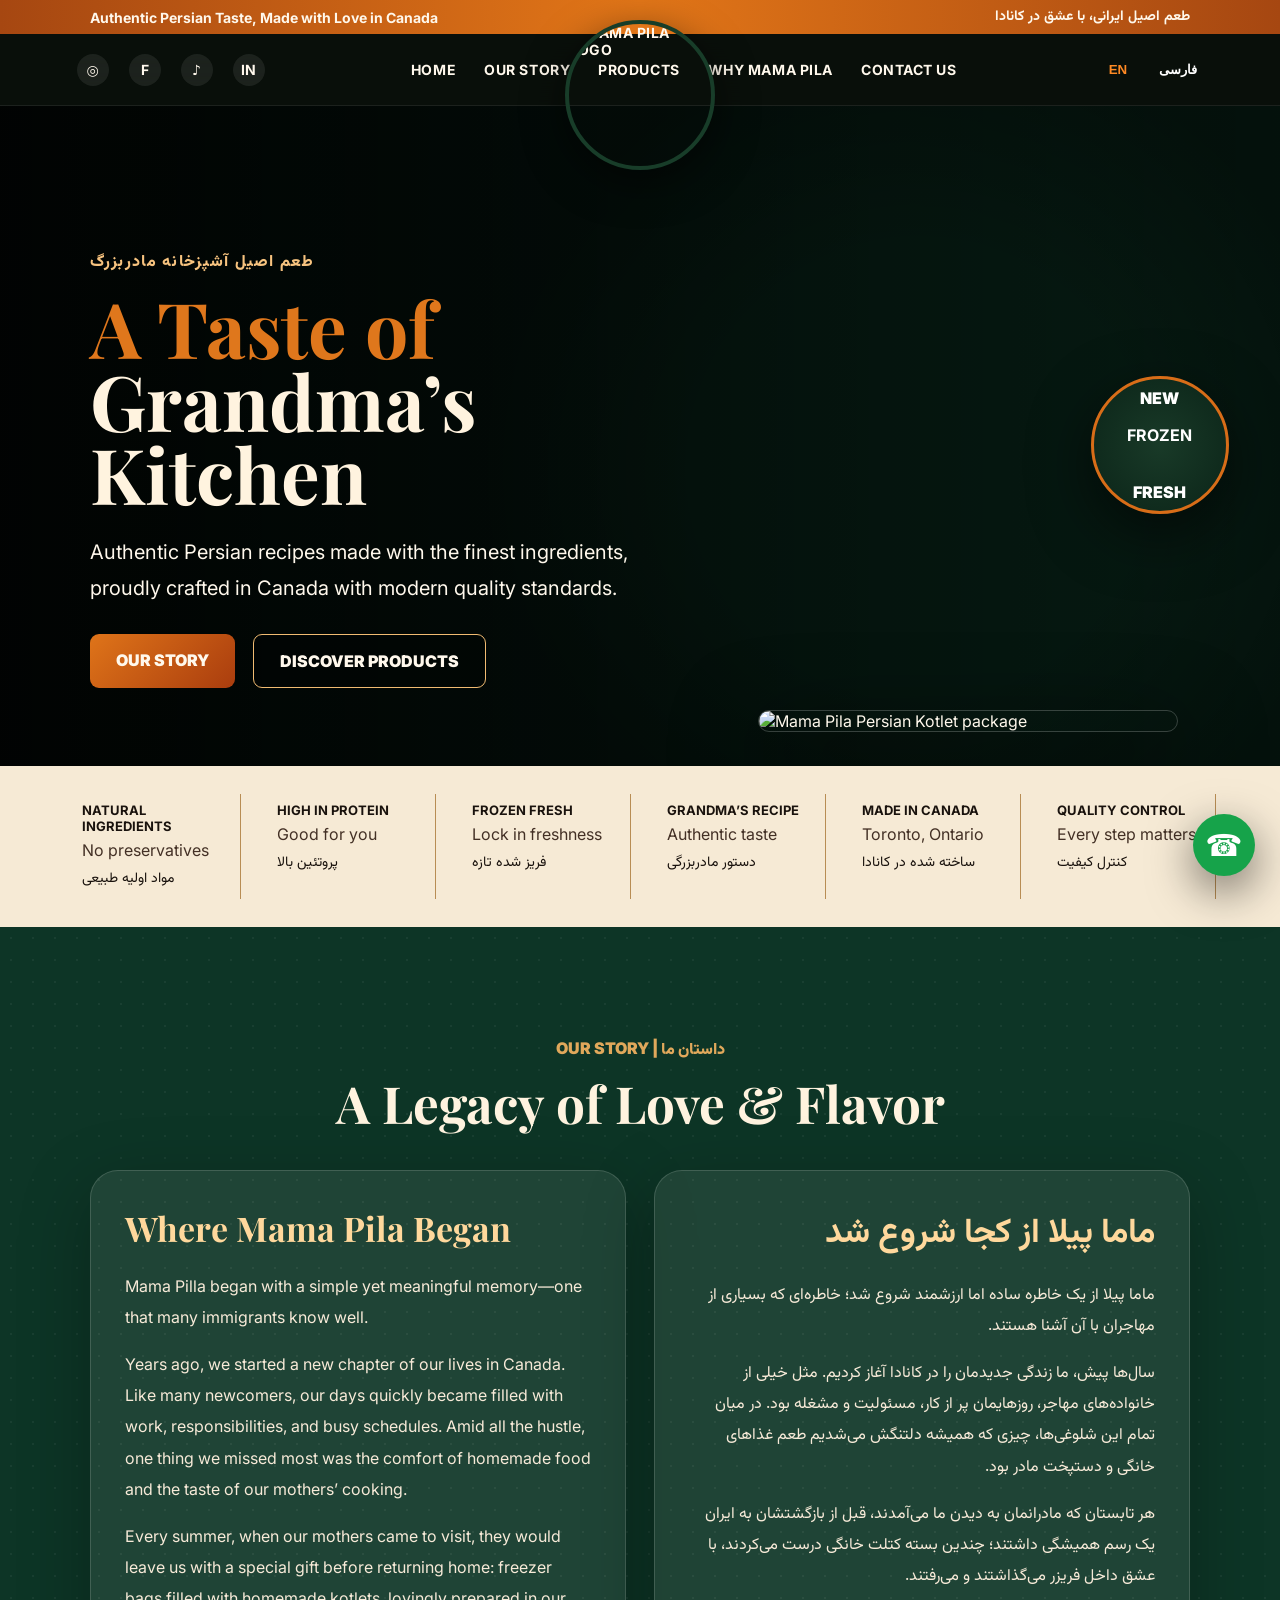
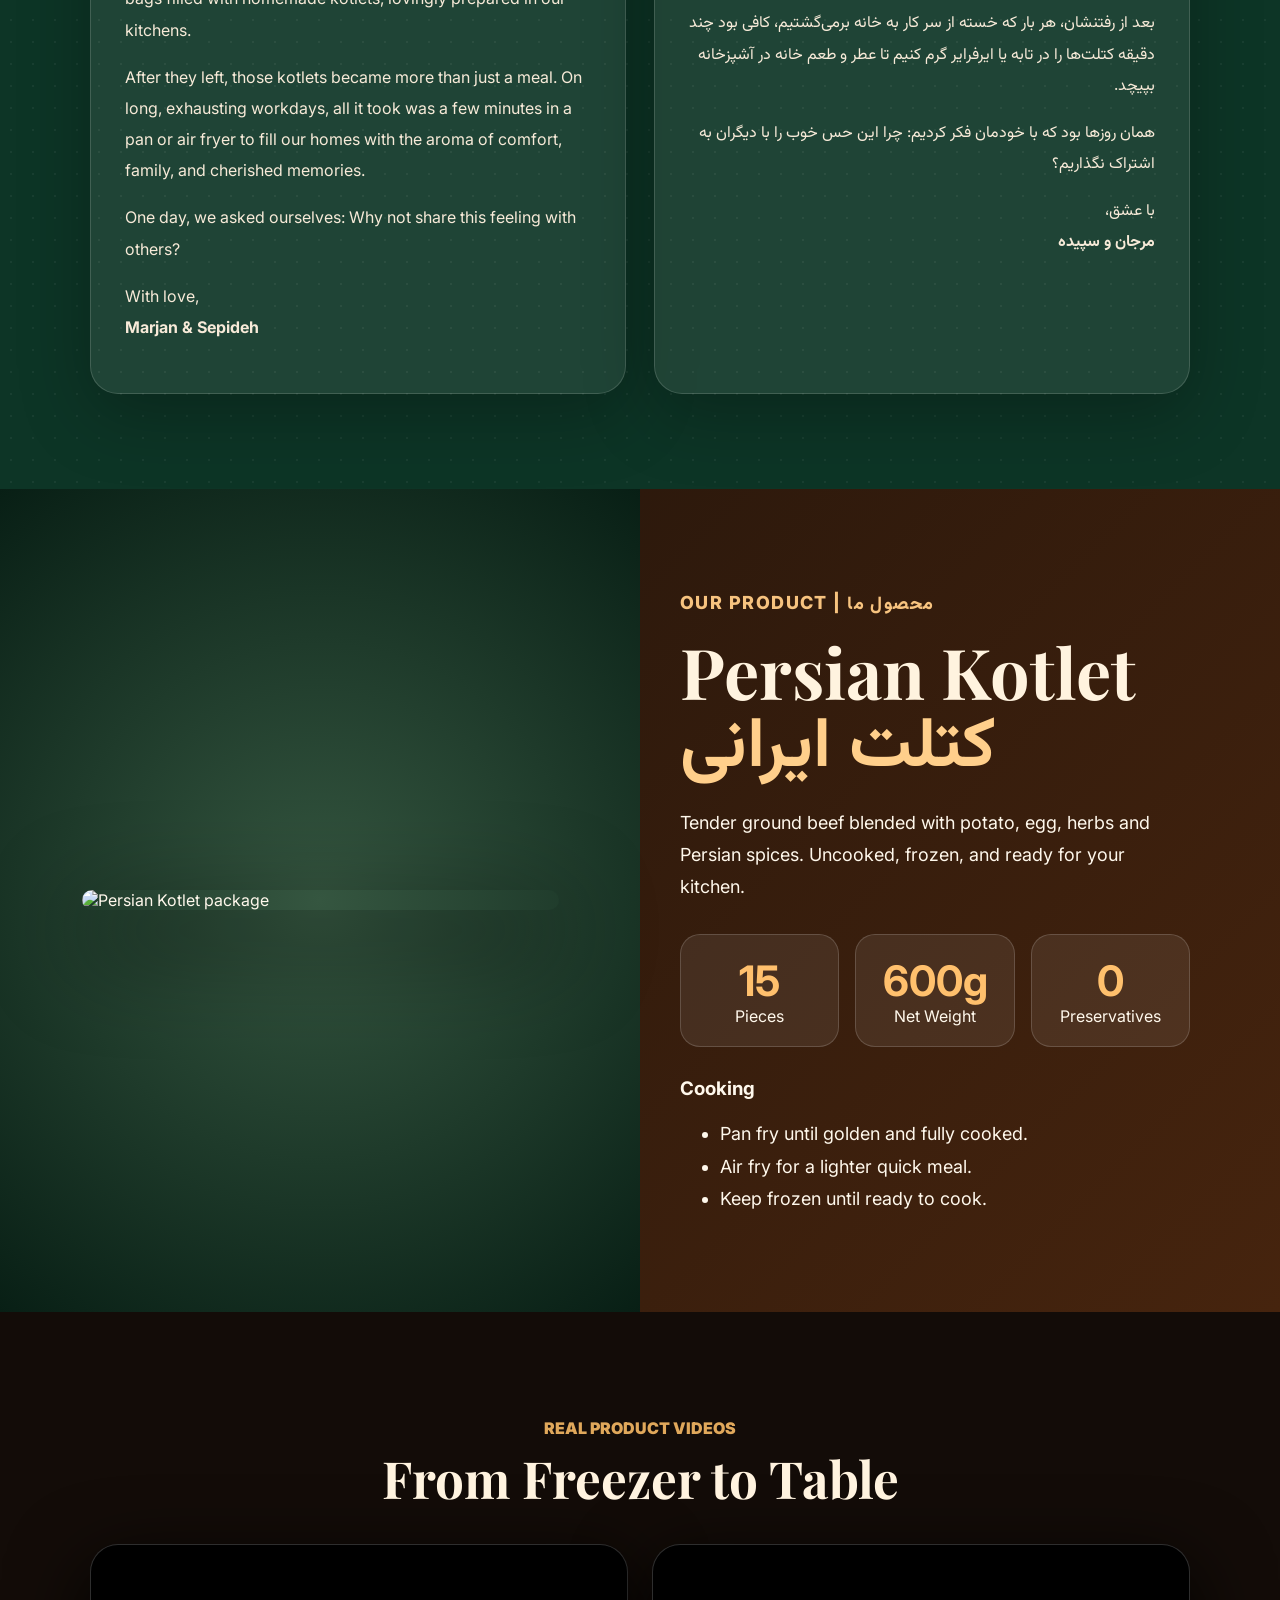
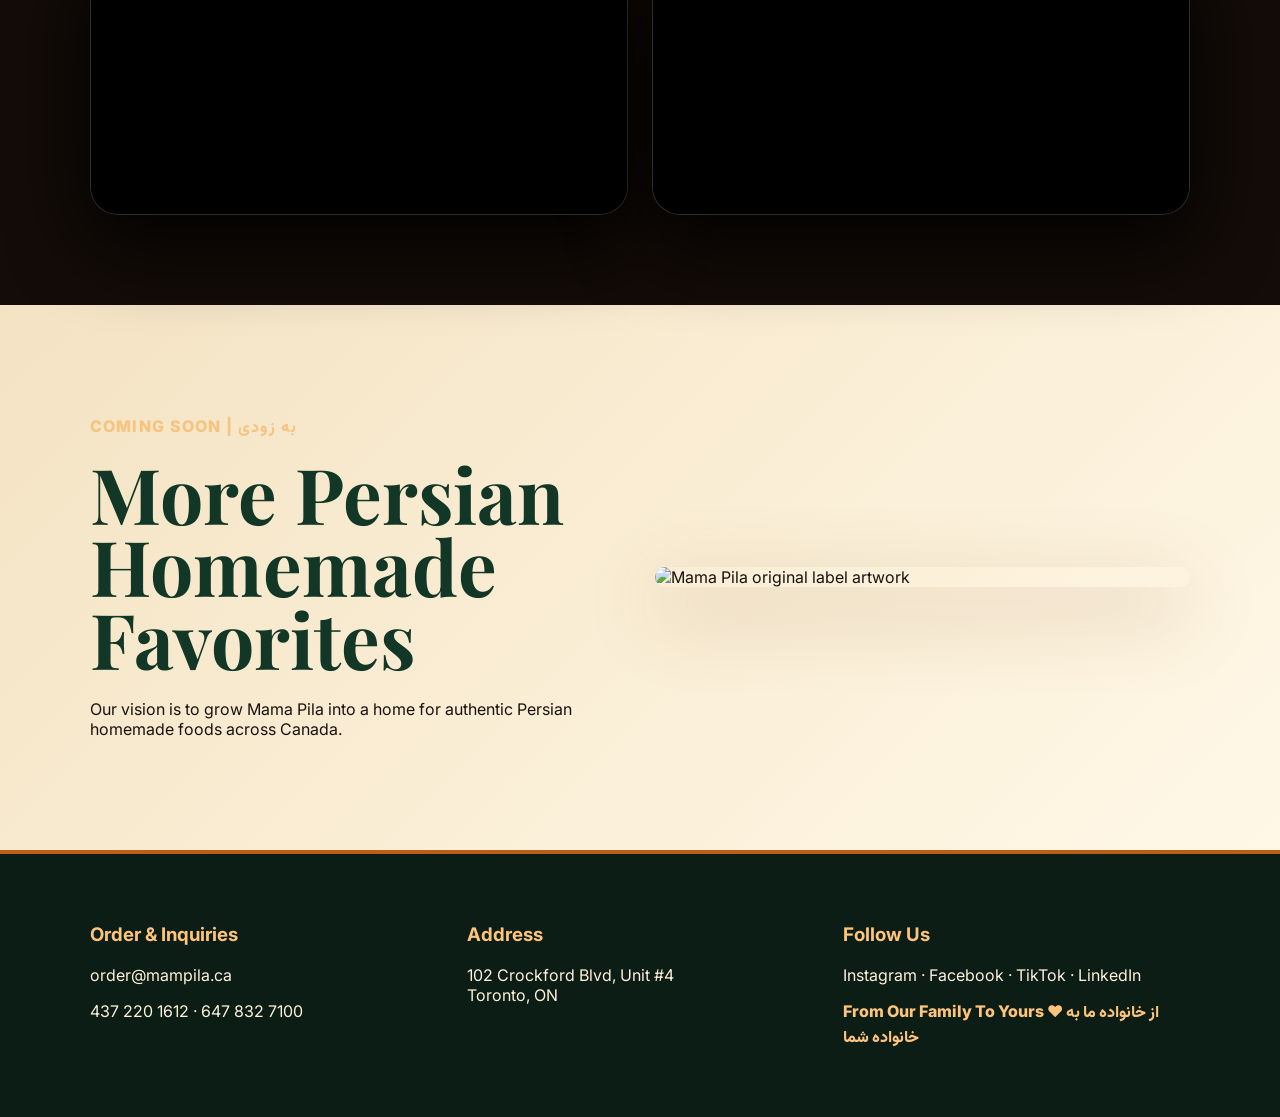
==== commit 21535b4d: "Add files via upload Ver 5.1" ====
--- a/index.html
+++ b/index.html
@@ -1,113 +1,116 @@
 <!doctype html>
-<html lang="en" dir="ltr">
+<html lang="en">
 <head>
   <meta charset="utf-8" />
   <meta name="viewport" content="width=device-width, initial-scale=1" />
-  <title>Mama Pila | Persian Kotlet | Frozen Persian Food Toronto</title>
-  <meta name="description" content="Mama Pila brings authentic homemade Persian kotlet to Canadian families. Ready-to-cook, frozen fresh, made with natural ingredients in Toronto, Ontario." />
-  <meta name="keywords" content="Mama Pila, Persian Kotlet, Iranian Kotlet, Frozen Persian Food, Toronto, Canada, Homemade Persian Food" />
-  <meta property="og:title" content="Mama Pila | A Taste of Grandma's Kitchen" />
-  <meta property="og:description" content="Authentic Persian kotlet, ready to cook, frozen fresh, made with love in Toronto." />
-  <meta property="og:image" content="assets/logo-mamapila.jpg" />
-  <meta name="theme-color" content="#0e331f" />
+  <title>Mama Pila | Persian Kotlet Toronto</title>
+  <meta name="description" content="Mama Pila brings authentic homemade Persian kotlet to busy families across Canada. Ready-to-cook, frozen fresh, made with love in Toronto." />
+  <meta name="theme-color" content="#0f3b2a" />
+  <meta property="og:title" content="Mama Pila | Persian Kotlet" />
+  <meta property="og:description" content="A Taste of Grandma’s Kitchen — authentic Persian homemade food, frozen fresh in Toronto." />
+  <meta property="og:image" content="assets/logo-label.jpg" />
   <link rel="preconnect" href="https://fonts.googleapis.com">
   <link rel="preconnect" href="https://fonts.gstatic.com" crossorigin>
-  <link href="https://fonts.googleapis.com/css2?family=Playfair+Display:wght@600;700;800&family=Inter:wght@400;500;600;700;800&family=Vazirmatn:wght@400;500;600;700;800;900&display=swap" rel="stylesheet">
+  <link href="https://fonts.googleapis.com/css2?family=Inter:wght@400;500;600;700;800&family=Playfair+Display:wght@600;700;800&family=Vazirmatn:wght@400;500;600;700;800&display=swap" rel="stylesheet">
   <link rel="stylesheet" href="styles.css" />
 </head>
 <body>
-  <div class="loader"><div class="loader-mark">Mama Pila</div></div>
-  <header class="topbar">
-    <div class="socials"><a href="#">IG</a><a href="#">FB</a><a href="#">TT</a><a href="#">IN</a></div>
-    <a href="#home" class="brand"><img src="assets/logo-mamapila.jpg" alt="Mama Pila logo"><span>Mama Pila</span></a>
+  <div class="topbar"><span>Authentic Persian Taste, Made with Love in Canada</span><span dir="rtl">طعم اصیل ایرانی، با عشق در کانادا</span></div>
+
+  <header class="nav">
+    <a class="social" href="#" aria-label="Instagram">◎</a><a class="social" href="#" aria-label="Facebook">f</a><a class="social" href="#" aria-label="TikTok">♪</a><a class="social" href="#" aria-label="LinkedIn">in</a>
     <nav>
-      <a href="#home" data-en="Home" data-fa="خانه">Home</a>
-      <a href="#story" data-en="Our Story" data-fa="داستان ما">Our Story</a>
-      <a href="#product" data-en="Product" data-fa="محصول">Product</a>
-      <a href="#why" data-en="Why Mama Pila" data-fa="چرا ماما پیلا">Why Mama Pila</a>
-      <a href="#contact" data-en="Contact" data-fa="تماس">Contact</a>
-      <button id="langBtn" class="lang">FA</button>
+      <a href="#home">Home</a><a href="#story">Our Story</a><a href="#product">Products</a><a href="#why">Why Mama Pila</a><a href="#contact">Contact Us</a>
     </nav>
+    <a class="brand" href="#home"><img src="assets/logo-label-small.jpg" alt="Mama Pila logo"></a>
+    <button class="lang active" data-lang="en">EN</button><button class="lang" data-lang="fa">فارسی</button>
   </header>
 
   <main id="home">
     <section class="hero">
       <video class="hero-video" autoplay muted loop playsinline poster="assets/video-poster.jpg">
-        <source src="assets/kotlet-video-1.mp4" type="video/mp4">
+        <source src="assets/kotlet-video-1.mp4" type="video/mp4" />
       </video>
-      <div class="hero-shade"></div>
-      <div class="floating-badge">Made with<br>Love & Tradition</div>
+      <div class="shade"></div>
       <div class="hero-content reveal">
-        <p class="eyebrow" data-en="Made in Canada with Persian love" data-fa="ساخته شده در کانادا با عشق و طعم ایرانی">Made in Canada with Persian love</p>
-        <h1><span data-en="A Taste of Grandma’s Kitchen" data-fa="طعم اصیل آشپزخانه مادربزرگ">A Taste of Grandma’s Kitchen</span></h1>
-        <p class="lead" data-en="Authentic Persian kotlet, ready to cook, frozen fresh, and crafted for busy families who miss the comfort of homemade food." data-fa="کتلت اصیل ایرانی، آماده پخت، منجمد و تازه؛ برای خانواده‌های پرمشغله‌ای که دلتنگ طعم غذای خانگی هستند.">Authentic Persian kotlet, ready to cook, frozen fresh, and crafted for busy families who miss the comfort of homemade food.</p>
-        <div class="cta"><a href="#story" class="btn primary" data-en="Discover Our Story" data-fa="داستان ما">Discover Our Story</a><a href="#product" class="btn ghost" data-en="View Product" data-fa="مشاهده محصول">View Product</a></div>
+        <p class="eyebrow fa">طعم اصیل آشپزخانه مادربزرگ</p>
+        <h1><span>A Taste of</span><br>Grandma’s Kitchen</h1>
+        <p class="lead" data-en="Authentic Persian recipes made with the finest ingredients, proudly crafted in Canada with modern quality standards." data-fa="دستورهای اصیل ایرانی، تهیه شده با بهترین مواد اولیه، تولید شده در کانادا با استانداردهای روز دنیا.">Authentic Persian recipes made with the finest ingredients, proudly crafted in Canada with modern quality standards.</p>
+        <div class="actions"><a href="#story" class="btn primary">Our Story</a><a href="#product" class="btn ghost">Discover Products</a></div>
       </div>
-      <div class="hero-pack reveal"><img src="assets/product-clean.jpg" alt="Mama Pila Persian Kotlet package"></div>
+      <img class="hero-pack reveal" src="assets/product-pack-clean.jpg" alt="Mama Pila Persian Kotlet package">
+      <div class="badge">NEW<br><strong>FROZEN</strong><br>FRESH</div>
     </section>
 
-    <section class="ribbon">
-      <div><b data-en="Natural Ingredients" data-fa="مواد اولیه طبیعی">Natural Ingredients</b><span data-en="No preservatives" data-fa="بدون مواد نگهدارنده">No preservatives</span></div>
-      <div><b data-en="Frozen Fresh" data-fa="منجمد و تازه">Frozen Fresh</b><span data-en="Locks in freshness" data-fa="حفظ طراوت و کیفیت">Locks in freshness</span></div>
-      <div><b data-en="Grandma’s Recipe" data-fa="دستور مادربزرگ">Grandma’s Recipe</b><span data-en="Authentic homemade taste" data-fa="طعم اصیل و خانگی">Authentic homemade taste</span></div>
-      <div><b data-en="Ontario Facility" data-fa="تولید در انتاریو">Ontario Facility</b><span data-en="Produced in Toronto" data-fa="تولید شده در تورنتو">Produced in Toronto</span></div>
-      <div><b data-en="Quality Controlled" data-fa="کنترل کیفیت">Quality Controlled</b><span data-en="Every step matters" data-fa="در تمام مراحل تولید">Every step matters</span></div>
+    <section class="proof-strip" id="why">
+      <article><b>Natural Ingredients</b><span>No preservatives</span><small>مواد اولیه طبیعی</small></article>
+      <article><b>High in Protein</b><span>Good for you</span><small>پروتئین بالا</small></article>
+      <article><b>Frozen Fresh</b><span>Lock in freshness</span><small>فریز شده تازه</small></article>
+      <article><b>Grandma’s Recipe</b><span>Authentic taste</span><small>دستور مادربزرگی</small></article>
+      <article><b>Made in Canada</b><span>Toronto, Ontario</span><small>ساخته شده در کانادا</small></article>
+      <article><b>Quality Control</b><span>Every step matters</span><small>کنترل کیفیت</small></article>
     </section>
 
-    <section id="story" class="story section ornate">
-      <div class="section-head reveal">
-        <p class="eyebrow" data-en="Our Story" data-fa="داستان ما">Our Story</p>
-        <h2 data-en="A Legacy of Love, Memory & Flavor" data-fa="میراثی از عشق، خاطره و طعم">A Legacy of Love, Memory & Flavor</h2>
-      </div>
+    <section class="story-section" id="story">
+      <div class="section-title reveal"><p>Our Story | داستان ما</p><h2>A Legacy of Love & Flavor</h2></div>
       <div class="story-grid">
-        <div class="story-card reveal"><img src="assets/logo-mamapila.jpg" alt="Mama Pila grandmother illustration"></div>
-        <article class="story-text reveal">
-          <div class="copy en-copy">
-            <p>Mama Pila began with a simple yet meaningful memory—one that many immigrants know well.</p><p>Years ago, we started a new chapter of our lives in Canada. Like many newcomers, our days quickly became filled with work, responsibilities, and busy schedules. Amid all the hustle, one thing we missed most was the comfort of homemade food and the taste of our mothers’ cooking.</p><p>Every summer, when our mothers came to visit, they would leave us with a special gift before returning home: freezer bags filled with homemade kotlets, lovingly prepared in our kitchens. After they left, those kotlets became more than just a meal. On long, exhausting workdays, all it took was a few minutes in a pan or air fryer to fill our homes with the aroma of comfort, family, and cherished memories.</p><p>One day, we asked ourselves: Why not share this feeling with others?</p><p>As two friends who have walked a similar immigrant journey, we decided to bring our family recipe to life. This recipe, passed down from grandmothers to mothers and now to us, carries generations of tradition, care, and love. Our goal is simple: to make authentic homemade Persian food accessible to busy families who want a delicious, comforting meal without spending hours in the kitchen.</p><p>Mama Pila starts with our signature homemade kotlets—ready-to-cook, freezer-friendly, and made with the same care and quality we would serve our own families. They are created for busy weekdays, long workdays, and those moments when you crave a meal that feels like home.</p><p>And this is only the beginning. Our vision is to grow Mama Pila into a brand that brings authentic Persian homemade foods to families across Canada, always staying true to the traditions, quality, and warmth that inspired us from the start.</p><p>Thank you for welcoming us into your home and onto your table.</p><p><strong>With love,<br>Marjan & Sepideh</strong></p>
-          </div>
-          <div class="copy fa-copy">
-            <p>ماما پیلا از یک خاطره ساده اما ارزشمند شروع شد؛ خاطره‌ای که بسیاری از مهاجران با آن آشنا هستند.</p><p>سال‌ها پیش، ما زندگی جدیدمان را در کانادا آغاز کردیم. مثل خیلی از خانواده‌های مهاجر، روزهایمان پر از کار، مسئولیت و مشغله بود. در میان تمام این شلوغی‌ها، چیزی که همیشه دلتنگش می‌شدیم طعم غذاهای خانگی و دستپخت مادر بود.</p><p>هر تابستان که مادرانمان به دیدن ما می‌آمدند، قبل از بازگشتشان به ایران یک رسم همیشگی داشتند؛ چندین بسته کتلت خانگی درست می‌کردند، با عشق داخل فریزر می‌گذاشتند و می‌رفتند. بعد از رفتنشان، هر بار که خسته از سر کار به خانه برمی‌گشتیم، کافی بود چند دقیقه کتلت‌ها را در تابه یا ایرفرایر گرم کنیم تا عطر و طعم خانه در آشپزخانه بپیچد. انگار بخشی از محبت و حضور مادر همچنان کنارمان بود.</p><p>همان روزها بود که با خودمان فکر کردیم: چرا این حس خوب را با دیگران به اشتراک نگذاریم؟</p><p>ما، دو دوست و هم‌مسیر در زندگی مهاجرت، تصمیم گرفتیم دستور کتلت خانوادگی‌مان را که نسل به نسل از مادربزرگ‌ها به مادرانمان رسیده بود، با همان کیفیت و همان عشق آماده کنیم تا خانواده‌های بیشتری بتوانند در کوتاه‌ترین زمان ممکن یک غذای خوشمزه، خانگی و اصیل ایرانی روی میز داشته باشند.</p><p>ماما پیلا با کتلت‌های خانگی و آماده شروع شده است؛ محصولی که برای روزهای شلوغ، عصرهای خسته‌کننده بعد از کار و لحظه‌هایی طراحی شده که دلتان یک غذای واقعی، خانگی و خاطره‌انگیز می‌خواهد.</p><p>اما این فقط آغاز راه است. رؤیای ما این است که ماما پیلا به خانه‌ای برای طعم‌های اصیل ایرانی تبدیل شود و در آینده محصولات بیشتری را با همان کیفیت، اصالت و عشق خانوادگی به سفره‌های شما بیاورد.</p><p>از اینکه ما را به خانه و سفره خود راه می‌دهید سپاسگزاریم.</p><p><strong>با عشق،<br>مرجان و سپیده</strong></p>
-          </div>
-        </article>
+        <div class="story-card reveal">
+          <h3>Where Mama Pila Began</h3>
+          <p>Mama Pilla began with a simple yet meaningful memory—one that many immigrants know well.</p>
+          <p>Years ago, we started a new chapter of our lives in Canada. Like many newcomers, our days quickly became filled with work, responsibilities, and busy schedules. Amid all the hustle, one thing we missed most was the comfort of homemade food and the taste of our mothers’ cooking.</p>
+          <p>Every summer, when our mothers came to visit, they would leave us with a special gift before returning home: freezer bags filled with homemade kotlets, lovingly prepared in our kitchens.</p>
+          <p>After they left, those kotlets became more than just a meal. On long, exhausting workdays, all it took was a few minutes in a pan or air fryer to fill our homes with the aroma of comfort, family, and cherished memories.</p>
+          <p>One day, we asked ourselves: Why not share this feeling with others?</p>
+          <p>With love,<br><b>Marjan & Sepideh</b></p>
+        </div>
+        <div class="story-card fa reveal" dir="rtl">
+          <h3>ماما پیلا از کجا شروع شد</h3>
+          <p>ماما پیلا از یک خاطره ساده اما ارزشمند شروع شد؛ خاطره‌ای که بسیاری از مهاجران با آن آشنا هستند.</p>
+          <p>سال‌ها پیش، ما زندگی جدیدمان را در کانادا آغاز کردیم. مثل خیلی از خانواده‌های مهاجر، روزهایمان پر از کار، مسئولیت و مشغله بود. در میان تمام این شلوغی‌ها، چیزی که همیشه دلتنگش می‌شدیم طعم غذاهای خانگی و دستپخت مادر بود.</p>
+          <p>هر تابستان که مادرانمان به دیدن ما می‌آمدند، قبل از بازگشتشان به ایران یک رسم همیشگی داشتند؛ چندین بسته کتلت خانگی درست می‌کردند، با عشق داخل فریزر می‌گذاشتند و می‌رفتند.</p>
+          <p>بعد از رفتنشان، هر بار که خسته از سر کار به خانه برمی‌گشتیم، کافی بود چند دقیقه کتلت‌ها را در تابه یا ایرفرایر گرم کنیم تا عطر و طعم خانه در آشپزخانه بپیچد.</p>
+          <p>همان روزها بود که با خودمان فکر کردیم: چرا این حس خوب را با دیگران به اشتراک نگذاریم؟</p>
+          <p>با عشق،<br><b>مرجان و سپیده</b></p>
+        </div>
       </div>
     </section>
 
-    <section id="product" class="section product">
-      <div class="product-wrap">
-        <div class="product-media reveal"><img src="assets/product-clean.jpg" alt="Persian Kotlet frozen package"><button class="play" data-video="assets/kotlet-video-2.mp4">▶</button></div>
-        <div class="product-info reveal">
-          <p class="eyebrow" data-en="Our Signature Product" data-fa="محصول اصلی ما">Our Signature Product</p>
-          <h2 data-en="Persian Kotlet — Ready to Cook" data-fa="کتلت ایرانی — آماده پخت">Persian Kotlet — Ready to Cook</h2>
-          <p data-en="Tender ground beef blended with potato, egg, herbs, spices, and Persian tradition. Frozen uncooked so you can cook it fresh at home." data-fa="ترکیبی از گوشت، سیب‌زمینی، تخم‌مرغ، سبزیجات، ادویه و اصالت ایرانی؛ منجمد و خام تا در خانه تازه بپزید.">Tender ground beef blended with potato, egg, herbs, spices, and Persian tradition. Frozen uncooked so you can cook it fresh at home.</p>
-          <ul class="checklist">
-            <li data-en="15 pieces / approx. 600g" data-fa="۱۵ عدد / حدود ۶۰۰ گرم">15 pieces / approx. 600g</li>
-            <li data-en="No preservatives or additives" data-fa="بدون مواد نگهدارنده و افزودنی">No preservatives or additives</li>
-            <li data-en="Pan, oven, or air fryer friendly" data-fa="مناسب تابه، فر یا ایرفرایر">Pan, oven, or air fryer friendly</li>
-            <li data-en="Made in Toronto, Ontario" data-fa="تولید شده در تورنتو، انتاریو">Made in Toronto, Ontario</li>
-          </ul>
-          <div class="nutrition"><h3 data-en="Nutrition Preview" data-fa="نمونه اطلاعات غذایی">Nutrition Preview</h3><div class="nutri-grid"><span>Calories</span><b>180</b><span>Protein</span><b>12g</b><span>Fat</span><b>9g</b><span>Carbs</span><b>14g</b></div><small data-en="Placeholder values — replace before final packaging." data-fa="اعداد موقت هستند و قبل از نهایی شدن قابل تغییرند.">Placeholder values — replace before final packaging.</small></div>
+    <section class="product-section" id="product">
+      <div class="product-media reveal">
+        <img src="assets/product-pack-clean.jpg" alt="Persian Kotlet package">
+      </div>
+      <div class="product-copy reveal">
+        <p class="eyebrow">Our Product | محصول ما</p>
+        <h2>Persian Kotlet<br><span>کتلت ایرانی</span></h2>
+        <p>Tender ground beef blended with potato, egg, herbs and Persian spices. Uncooked, frozen, and ready for your kitchen.</p>
+        <div class="facts">
+          <div><strong>15</strong><span>Pieces</span></div><div><strong>600g</strong><span>Net Weight</span></div><div><strong>0</strong><span>Preservatives</span></div>
         </div>
-      </div>
-      <div class="gallery reveal"><img src="assets/logo-mamapila.jpg" alt="Mama Pila label"><img src="assets/product-original.jpg" alt="Original package photo"><img src="assets/video-poster.jpg" alt="Cooking video poster"></div>
-    </section>
-
-    <section id="why" class="section why ornate">
-      <div class="section-head reveal"><p class="eyebrow" data-en="Why Mama Pila" data-fa="چرا ماما پیلا">Why Mama Pila</p><h2 data-en="Premium Standards. Homemade Soul." data-fa="استاندارد حرفه‌ای، روح غذای خانگی">Premium Standards. Homemade Soul.</h2></div>
-      <div class="cards">
-        <div class="card reveal"><span>🌿</span><h3 data-en="Natural Ingredients" data-fa="مواد اولیه طبیعی">Natural Ingredients</h3><p data-en="Made with carefully selected ingredients and no preservatives." data-fa="تهیه شده با مواد اولیه انتخاب‌شده و بدون نگهدارنده.">Made with carefully selected ingredients and no preservatives.</p></div>
-        <div class="card reveal"><span>❄️</span><h3 data-en="Frozen Fresh" data-fa="منجمد تازه">Frozen Fresh</h3><p data-en="Prepared raw and frozen to help preserve freshness and convenience." data-fa="خام و منجمد برای حفظ تازگی و راحتی در پخت.">Prepared raw and frozen to help preserve freshness and convenience.</p></div>
-        <div class="card reveal"><span>🏭</span><h3 data-en="Ontario Facility" data-fa="آشپزخانه مجاز">Ontario Facility</h3><p data-en="Produced in a professional Toronto facility with quality monitoring." data-fa="تولید در آشپزخانه صنعتی تورنتو با کنترل کیفیت.">Produced in a professional Toronto facility with quality monitoring.</p></div>
-        <div class="card reveal"><span>❤️</span><h3 data-en="Made With Love" data-fa="با عشق مامان">Made With Love</h3><p data-en="Inspired by mothers, grandmothers, and family memories." data-fa="الهام گرفته از مادرها، مادربزرگ‌ها و خاطرات خانوادگی.">Inspired by mothers, grandmothers, and family memories.</p></div>
+        <h3>Cooking</h3>
+        <ul><li>Pan fry until golden and fully cooked.</li><li>Air fry for a lighter quick meal.</li><li>Keep frozen until ready to cook.</li></ul>
       </div>
     </section>
 
-    <section id="contact" class="section contact">
-      <div class="contact-card reveal"><p class="eyebrow" data-en="Contact Us" data-fa="تماس با ما">Contact Us</p><h2>Mamapila.ca</h2><p>Email: <a href="mailto:order@mampila.ca">order@mampila.ca</a></p><p>Phone: <a href="tel:14372201612">437 220 1612</a> · <a href="tel:16478327100">647 832 7100</a></p><p>Address: 102 Crockford Blvd, Unit #4, Toronto, ON</p><div class="social-row"><a href="#">Instagram</a><a href="#">Facebook</a><a href="#">TikTok</a><a href="#">LinkedIn</a></div></div>
+    <section class="video-section">
+      <div class="section-title reveal"><p>Real Product Videos</p><h2>From Freezer to Table</h2></div>
+      <div class="video-grid">
+        <video controls playsinline preload="metadata" poster="assets/video-poster.jpg"><source src="assets/kotlet-video-1.mp4" type="video/mp4"></video>
+        <video controls playsinline preload="metadata" poster="assets/product-pack-clean.jpg"><source src="assets/kotlet-video-2.mp4" type="video/mp4"></video>
+      </div>
+    </section>
+
+    <section class="coming">
+      <div class="reveal"><p class="eyebrow">Coming Soon | به زودی</p><h2>More Persian Homemade Favorites</h2><p>Our vision is to grow Mama Pila into a home for authentic Persian homemade foods across Canada.</p></div>
+      <img class="reveal" src="assets/label-wide-small.jpg" alt="Mama Pila original label artwork">
     </section>
   </main>
 
-  <a class="whatsapp" href="https://wa.me/14372201612" aria-label="WhatsApp">☘</a>
-  <div class="modal" id="videoModal"><button id="closeModal">×</button><video id="modalVideo" controls playsinline></video></div>
+  <footer id="contact">
+    <div><h3>Order & Inquiries</h3><p><a href="mailto:order@mampila.ca">order@mampila.ca</a></p><p><a href="tel:14372201612">437 220 1612</a> · <a href="tel:16478327100">647 832 7100</a></p></div>
+    <div><h3>Address</h3><p>102 Crockford Blvd, Unit #4<br>Toronto, ON</p></div>
+    <div><h3>Follow Us</h3><p>Instagram · Facebook · TikTok · LinkedIn</p><p class="tagline">From Our Family To Yours ❤️ از خانواده ما به خانواده شما</p></div>
+  </footer>
+  <a class="whatsapp" href="https://wa.me/14372201612" aria-label="WhatsApp">☎</a>
   <script src="script.js"></script>
 </body>
 </html>
--- a/styles.css
+++ b/styles.css
@@ -1 +1 @@
-:root{--green:#0e331f;--green2:#071d12;--cream:#f8ead2;--gold:#d6a85a;--orange:#c85a16;--orange2:#9d3f10;--ink:#24170f;--muted:#7c6c5b;--white:#fffaf1;--shadow:0 26px 70px rgba(0,0,0,.28)}*{box-sizing:border-box}html{scroll-behavior:smooth}body{margin:0;background:#140d08;color:var(--ink);font-family:Inter,Vazirmatn,sans-serif}.loader{position:fixed;inset:0;background:radial-gradient(circle,#17452c,#060a07);z-index:99;display:grid;place-items:center;transition:.8s}.loader.hide{opacity:0;pointer-events:none}.loader-mark{font-family:'Playfair Display',serif;color:var(--gold);font-size:42px;letter-spacing:.06em}.topbar{position:fixed;top:0;left:0;right:0;z-index:50;height:82px;display:grid;grid-template-columns:1fr auto 1fr;align-items:center;padding:0 42px;background:linear-gradient(180deg,rgba(5,10,7,.94),rgba(5,10,7,.58));backdrop-filter:blur(15px);border-top:8px solid var(--orange)}.brand{display:flex;align-items:center;gap:12px;color:var(--cream);text-decoration:none;font-family:'Playfair Display',serif;font-size:28px}.brand img{width:72px;height:72px;border-radius:50%;object-fit:cover;box-shadow:0 0 0 2px var(--gold)}nav{display:flex;justify-content:flex-end;align-items:center;gap:28px}nav a,.socials a{color:#fff2d8;text-decoration:none;font-weight:700;font-size:14px;letter-spacing:.04em}.socials{display:flex;gap:12px}.socials a{width:34px;height:34px;background:rgba(255,255,255,.08);border-radius:50%;display:grid;place-items:center}.lang{background:transparent;color:#fff;border:1px solid var(--gold);border-radius:999px;padding:9px 14px;font-weight:800;cursor:pointer}.hero{min-height:100vh;position:relative;overflow:hidden;display:grid;grid-template-columns:1.1fr .9fr;align-items:center;padding:130px 7vw 70px}.hero-video{position:absolute;inset:0;width:100%;height:100%;object-fit:cover;filter:saturate(1.15) contrast(1.05)}.hero-shade{position:absolute;inset:0;background:linear-gradient(90deg,rgba(9,19,12,.9),rgba(10,14,8,.55),rgba(10,14,8,.25)),radial-gradient(circle at 80% 45%,rgba(200,90,22,.25),transparent 35%)}.hero-content,.hero-pack{position:relative;z-index:2}.eyebrow{text-transform:uppercase;letter-spacing:.18em;color:var(--orange);font-weight:900;font-size:13px}.hero h1,.section h2{font-family:'Playfair Display',Vazirmatn,serif}.hero h1{color:#fff6e5;font-size:clamp(48px,6vw,92px);line-height:1.02;margin:10px 0 18px;text-shadow:0 16px 40px #000}.lead{color:#fff2dc;font-size:21px;max-width:650px;line-height:1.8}.btn{display:inline-flex;padding:16px 26px;border-radius:3px;text-decoration:none;font-weight:900;letter-spacing:.04em;margin-right:12px}.primary{background:linear-gradient(135deg,var(--orange),var(--orange2));color:#fff}.ghost{border:1px solid var(--gold);color:#fff2dc}.hero-pack img{width:min(440px,84vw);display:block;margin-left:auto;border-radius:28px;box-shadow:var(--shadow);transform:rotate(2deg);border:1px solid rgba(255,255,255,.25)}.floating-badge{position:absolute;left:8vw;bottom:24vh;z-index:2;background:var(--green);border:1px solid var(--gold);color:#fff0cc;width:130px;height:130px;border-radius:50%;display:grid;place-items:center;text-align:center;font-weight:900;animation:float 4s ease-in-out infinite}.ribbon{display:grid;grid-template-columns:repeat(5,1fr);gap:1px;background:#d8c39d;padding:0 6vw}.ribbon div{background:var(--cream);padding:28px 22px;min-height:118px}.ribbon b{display:block;color:var(--green);text-transform:uppercase}.ribbon span{font-size:14px;color:var(--muted)}.section{padding:95px 7vw;background:var(--white);position:relative}.ornate:before{content:"";position:absolute;inset:0;opacity:.08;background-image:radial-gradient(var(--orange) 1px,transparent 1px);background-size:16px 16px;pointer-events:none}.section-head{text-align:center;max-width:850px;margin:0 auto 50px}.section h2{font-size:clamp(36px,4vw,62px);margin:8px 0;color:var(--green)}.story{background:linear-gradient(135deg,#fff4df,#f4dfb8)}.story-grid{display:grid;grid-template-columns:.75fr 1.25fr;gap:52px;align-items:start}.story-card img{width:100%;border-radius:26px;box-shadow:var(--shadow);border:12px solid #fff7e8}.story-text{background:rgba(255,255,255,.64);border:1px solid rgba(139,78,28,.18);border-radius:28px;padding:38px;box-shadow:0 18px 60px rgba(72,42,15,.13)}.copy{font-size:18px;line-height:1.95}.fa-copy{display:none;direction:rtl;text-align:right;font-family:Vazirmatn}.product{background:#151008;color:#fff2dc}.product-wrap{display:grid;grid-template-columns:.95fr 1.05fr;gap:60px;align-items:center}.product-media{position:relative}.product-media img{width:100%;border-radius:32px;box-shadow:var(--shadow);border:1px solid rgba(255,255,255,.2)}.play{position:absolute;inset:0;margin:auto;width:94px;height:94px;border-radius:50%;border:2px solid #fff;background:rgba(200,90,22,.86);color:#fff;font-size:36px;cursor:pointer}.product h2,.product h3{color:#ffe2a5}.product p{font-size:18px;line-height:1.8}.checklist{list-style:none;padding:0;display:grid;gap:14px}.checklist li:before{content:"✓";color:var(--gold);font-weight:900;margin-right:12px}.nutrition{margin-top:28px;border:1px solid rgba(214,168,90,.45);border-radius:22px;padding:24px;background:rgba(255,255,255,.05)}.nutri-grid{display:grid;grid-template-columns:1fr auto;gap:12px;border-top:1px solid rgba(255,255,255,.15);padding-top:14px}.gallery{display:grid;grid-template-columns:repeat(3,1fr);gap:22px;margin-top:60px}.gallery img{width:100%;height:330px;object-fit:cover;border-radius:24px}.why{background:linear-gradient(135deg,#f9ead0,#fff9ee)}.cards{display:grid;grid-template-columns:repeat(4,1fr);gap:24px}.card{background:#fff;border:1px solid #ead4aa;border-radius:26px;padding:32px;box-shadow:0 22px 45px rgba(66,41,15,.09);transition:.35s}.card:hover{transform:translateY(-8px)}.card span{font-size:42px}.card h3{color:var(--green)}.contact{background:linear-gradient(135deg,var(--green),#06130c);color:#fff2dc}.contact-card{max-width:850px;margin:auto;background:rgba(255,255,255,.08);border:1px solid rgba(214,168,90,.4);border-radius:30px;padding:46px;text-align:center}.contact a{color:#ffe1aa}.social-row{display:flex;justify-content:center;gap:12px;flex-wrap:wrap}.social-row a{border:1px solid var(--gold);padding:12px 18px;border-radius:999px;text-decoration:none}.whatsapp{position:fixed;right:26px;bottom:24px;z-index:40;width:58px;height:58px;border-radius:50%;background:#25d366;color:#fff;display:grid;place-items:center;text-decoration:none;font-size:28px;box-shadow:var(--shadow)}.modal{display:none;position:fixed;inset:0;z-index:80;background:rgba(0,0,0,.88);place-items:center;padding:5vw}.modal.show{display:grid}.modal video{max-width:100%;max-height:82vh;border-radius:18px}#closeModal{position:absolute;top:22px;right:30px;background:var(--orange);color:#fff;border:0;border-radius:50%;width:46px;height:46px;font-size:30px}.reveal{opacity:0;transform:translateY(30px);transition:1s}.reveal.visible{opacity:1;transform:none}.fa-mode{font-family:Vazirmatn,Inter,sans-serif}.fa-mode .en-copy{display:none}.fa-mode .fa-copy{display:block}.fa-mode .hero-content,.fa-mode .product-info{text-align:right;direction:rtl}.fa-mode .checklist li:before{margin-left:12px;margin-right:0}@keyframes float{50%{transform:translateY(-12px) rotate(3deg)}}@media(max-width:980px){.topbar{height:auto;padding:10px 18px;grid-template-columns:1fr}.socials{display:none}.brand{justify-content:center}.brand img{width:56px;height:56px}nav{justify-content:center;gap:12px;flex-wrap:wrap}.hero,.story-grid,.product-wrap{grid-template-columns:1fr}.hero{padding-top:160px}.hero-pack img{margin:30px auto 0}.ribbon,.cards,.gallery{grid-template-columns:1fr}.floating-badge{display:none}.gallery img{height:240px}}
+:root{--green:#0d3526;--green2:#082318;--cream:#f6ead5;--gold:#d4a24b;--orange:#c95f16;--red:#8b2417;--ink:#19120d;--white:#fff8ec}*{box-sizing:border-box}html{scroll-behavior:smooth}body{margin:0;background:var(--green2);color:var(--white);font-family:Inter,Vazirmatn,system-ui,sans-serif;overflow-x:hidden}a{color:inherit;text-decoration:none}.fa,[dir=rtl]{font-family:Vazirmatn,Inter,sans-serif}.topbar{height:34px;background:linear-gradient(90deg,#a64711,#e27618,#a64711);display:flex;align-items:center;justify-content:space-between;padding:0 7vw;font-size:14px;font-weight:700}.nav{position:sticky;top:0;z-index:50;height:72px;background:rgba(10,12,8,.82);backdrop-filter:blur(16px);display:flex;align-items:center;gap:20px;padding:0 6vw;border-bottom:1px solid rgba(255,255,255,.08)}.nav nav{display:flex;gap:28px;margin:auto}.nav a{font-weight:700;font-size:14px;text-transform:uppercase;letter-spacing:.04em}.nav nav a:hover,.lang.active{color:#ff8a24}.social{width:32px;height:32px;border-radius:50%;display:grid;place-items:center;background:rgba(255,255,255,.08)}.brand{position:absolute;left:50%;top:-14px;transform:translateX(-50%);width:150px;height:150px;border-radius:50%;overflow:hidden;box-shadow:0 12px 40px #0008;border:4px solid #183d29}.brand img{width:100%;height:100%;object-fit:cover}.lang{background:none;border:0;color:white;font-weight:800;cursor:pointer}.hero{min-height:660px;position:relative;display:flex;align-items:center;padding:120px 7vw 70px;isolation:isolate;overflow:hidden}.hero-video{position:absolute;inset:0;width:100%;height:100%;object-fit:cover;z-index:-3;filter:saturate(1.08) contrast(1.05)}.shade{position:absolute;inset:0;background:radial-gradient(circle at 72% 55%,transparent 0 22%,rgba(0,0,0,.35) 44%),linear-gradient(90deg,rgba(0,0,0,.86),rgba(0,0,0,.54),rgba(0,0,0,.25));z-index:-2}.hero-content{max-width:620px}.eyebrow{color:#f7c37f;font-weight:800;letter-spacing:.08em;text-transform:uppercase}.hero h1,.section-title h2,.product-copy h2,.coming h2{font-family:'Playfair Display',Georgia,serif;font-size:clamp(46px,6vw,86px);line-height:.95;margin:10px 0 24px;color:#fff3df}.hero h1 span{color:#df771c}.lead{font-size:20px;line-height:1.8;max-width:560px}.actions{display:flex;gap:18px;margin-top:28px}.btn{padding:16px 26px;border-radius:9px;font-weight:900;text-transform:uppercase;border:1px solid #f1bb72}.primary{background:linear-gradient(135deg,#df7419,#aa3d0e);border:0}.ghost{background:rgba(0,0,0,.28)}.hero-pack{position:absolute;right:8vw;bottom:34px;width:min(36vw,420px);max-height:520px;object-fit:cover;border-radius:28px;box-shadow:0 30px 90px #000;border:1px solid rgba(255,255,255,.2)}.badge{position:absolute;right:4vw;top:270px;width:138px;height:138px;border-radius:50%;display:grid;place-items:center;text-align:center;background:radial-gradient(circle,#193a28,#0b2418);border:3px solid #d86d18;color:#fff;font-weight:900;box-shadow:0 20px 60px #0008}.proof-strip{display:grid;grid-template-columns:repeat(6,1fr);background:var(--cream);color:var(--ink);padding:28px 5vw;gap:18px}.proof-strip article{border-right:1px solid #b88d54;padding:8px 18px;min-height:105px}.proof-strip b{display:block;text-transform:uppercase;font-size:13px}.proof-strip span{display:block;margin:6px 0;color:#433025}.proof-strip small{font-family:Vazirmatn;font-size:14px}.story-section{padding:95px 7vw;background:var(--green);background-image:radial-gradient(rgba(255,255,255,.05) 1px,transparent 1px);background-size:22px 22px}.section-title{text-align:center;margin-bottom:42px}.section-title p{color:#e0a85b;font-weight:900;text-transform:uppercase}.section-title h2{font-size:clamp(38px,4vw,62px)}.story-grid{display:grid;grid-template-columns:1fr 1fr;gap:28px}.story-card{background:rgba(255,248,236,.08);border:1px solid rgba(255,255,255,.15);border-radius:28px;padding:34px;box-shadow:0 20px 70px #0004}.story-card h3{font-family:'Playfair Display',Vazirmatn,serif;font-size:34px;margin:0 0 20px;color:#ffd89c}.story-card p{line-height:1.95;color:#f7ead8}.product-section{display:grid;grid-template-columns:1fr 1fr;min-height:700px;background:linear-gradient(135deg,#22140b,#46240e)}.product-media{display:grid;place-items:center;padding:55px;background:radial-gradient(circle,#355640,#081f15)}.product-media img{width:min(90%,620px);border-radius:34px;box-shadow:0 30px 100px #000}.product-copy{padding:80px 7vw 80px 40px;align-self:center}.product-copy h2{font-size:70px}.product-copy h2 span{font-family:Vazirmatn;color:#ffcf8b}.product-copy p,.product-copy li{font-size:18px;line-height:1.8}.facts{display:grid;grid-template-columns:repeat(3,1fr);gap:16px;margin:30px 0}.facts div{background:rgba(255,255,255,.08);border:1px solid rgba(255,255,255,.16);padding:20px;border-radius:20px;text-align:center}.facts strong{font-size:42px;color:#ffc06d}.facts span{display:block}.video-section{padding:90px 7vw;background:#130c08}.video-grid{display:grid;grid-template-columns:1fr 1fr;gap:24px}.video-grid video{width:100%;border-radius:28px;border:1px solid rgba(255,255,255,.18);box-shadow:0 25px 80px #000;background:#000}.coming{display:grid;grid-template-columns:1fr 1fr;gap:30px;align-items:center;padding:95px 7vw;background:linear-gradient(135deg,#f4e3c3,#fff8e7);color:#1a120e;overflow:hidden}.coming h2{color:#123726}.coming img{max-width:100%;border-radius:30px;box-shadow:0 24px 80px #7b4b1b55}footer{display:grid;grid-template-columns:1fr 1fr 1fr;gap:30px;background:#0b1d15;color:#fff1dc;padding:50px 7vw;border-top:4px solid #bb5e18}footer h3{color:#ffc47b}.tagline{color:#ffc47b;font-weight:800}.whatsapp{position:fixed;right:25px;bottom:24px;width:62px;height:62px;border-radius:50%;background:#16a34a;color:#fff;display:grid;place-items:center;font-size:30px;z-index:60;box-shadow:0 15px 45px #0008}.reveal{opacity:0;transform:translateY(28px);transition:all .8s cubic-bezier(.2,.8,.2,1)}.reveal.show{opacity:1;transform:translateY(0)}@media(max-width:1100px){.brand{width:105px;height:105px}.nav nav{gap:14px}.hero-pack{opacity:.35;right:-70px}.proof-strip{grid-template-columns:repeat(3,1fr)}.story-grid,.product-section,.coming,.video-grid,footer{grid-template-columns:1fr}}@media(max-width:740px){.topbar{display:none}.nav{height:auto;min-height:74px;flex-wrap:wrap;padding:10px 16px}.nav nav{order:3;width:100%;overflow:auto;justify-content:flex-start}.social{display:none}.brand{position:static;transform:none;width:70px;height:70px}.hero{min-height:760px;padding:120px 24px 50px}.hero-pack{position:relative;right:auto;bottom:auto;width:100%;opacity:1;margin-top:28px}.badge{display:none}.hero{display:block}.proof-strip{grid-template-columns:1fr}.hero h1{font-size:50px}.product-copy{padding:50px 24px}.product-copy h2{font-size:50px}.facts{grid-template-columns:1fr}.story-section,.video-section,.coming{padding:60px 24px}}
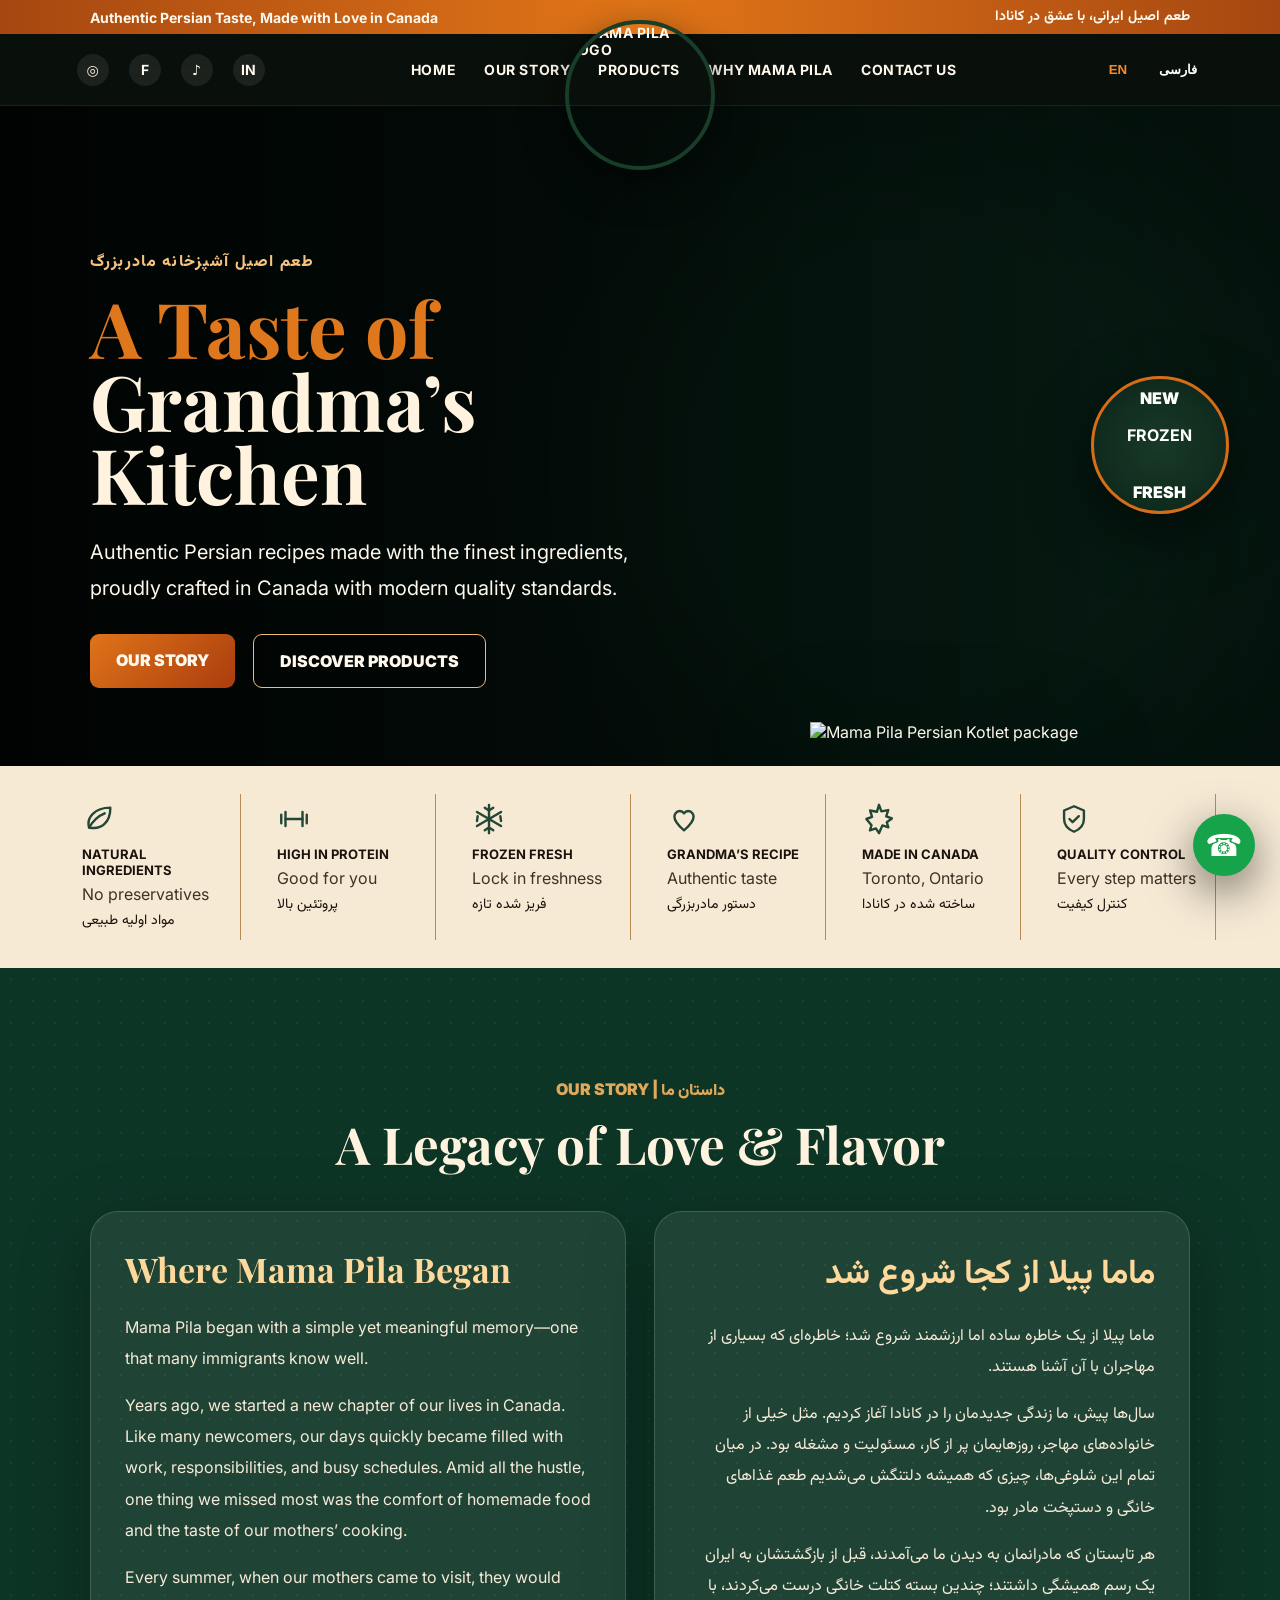
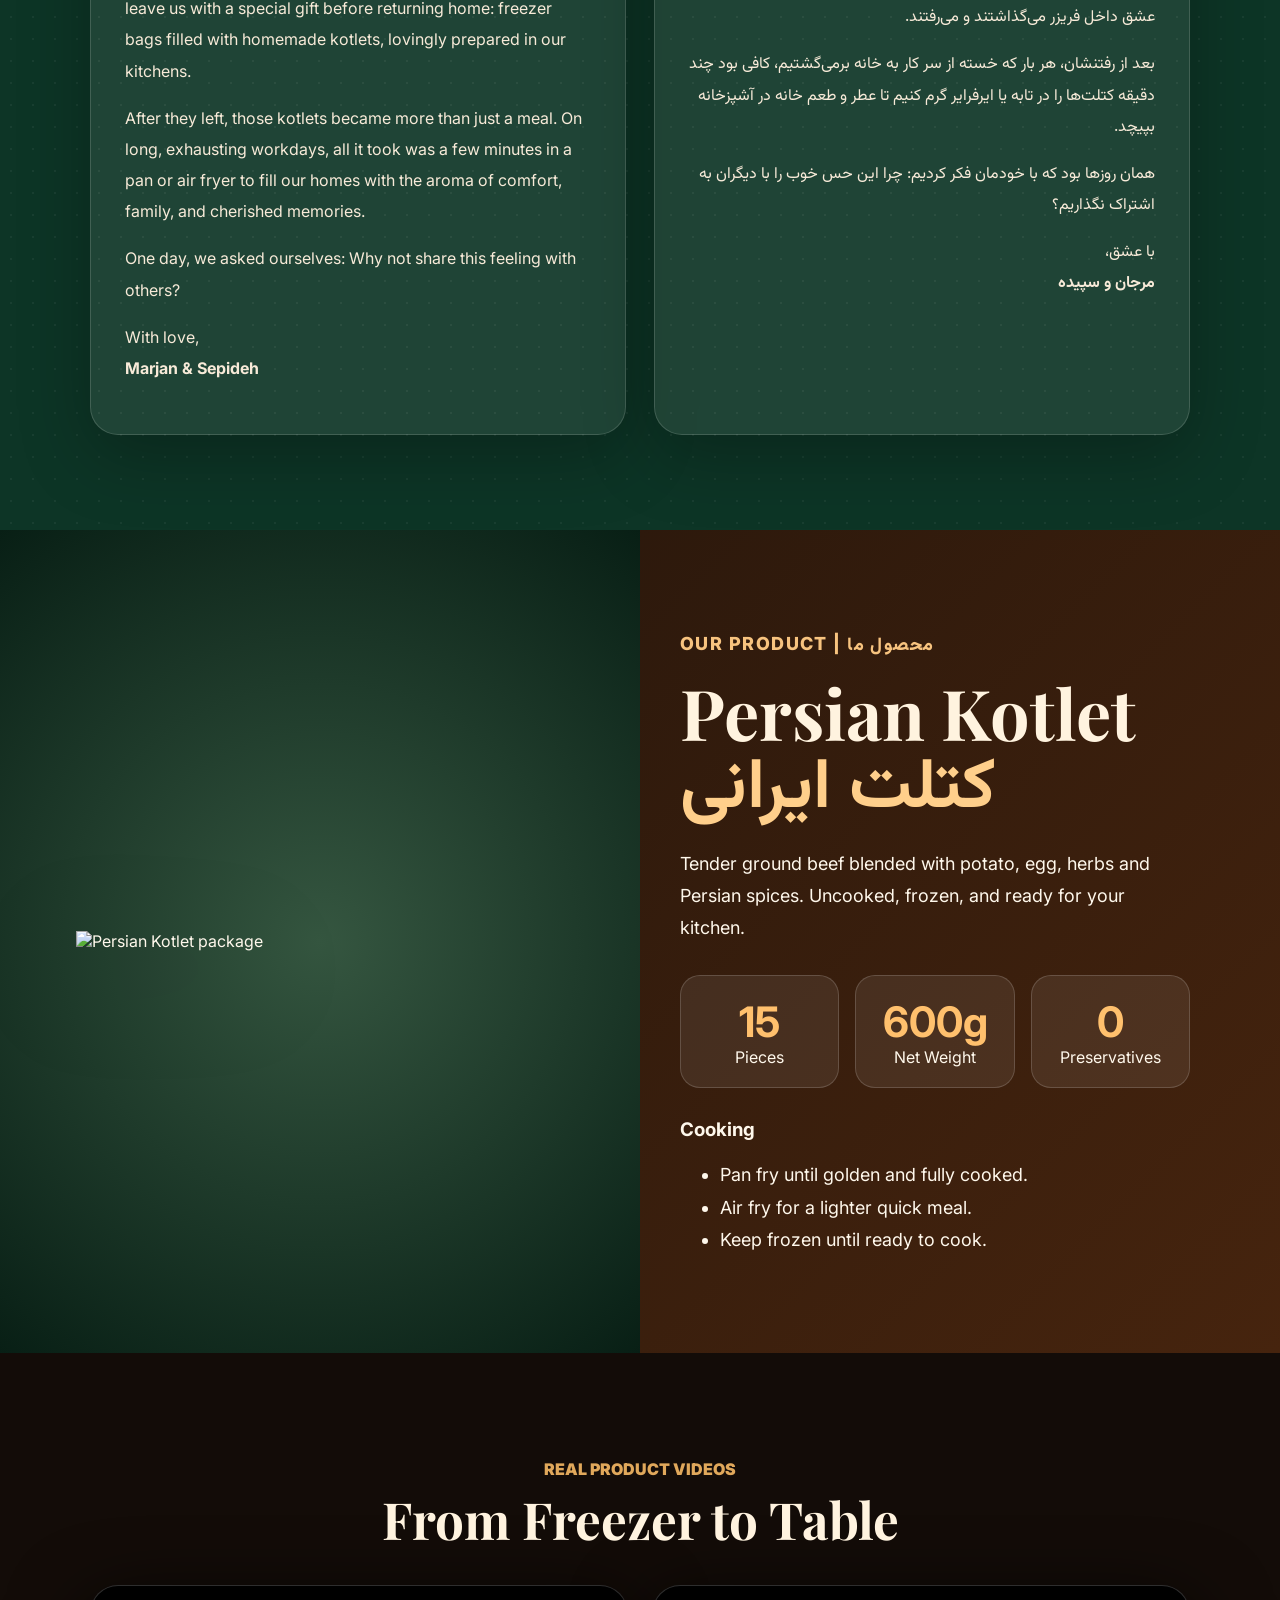
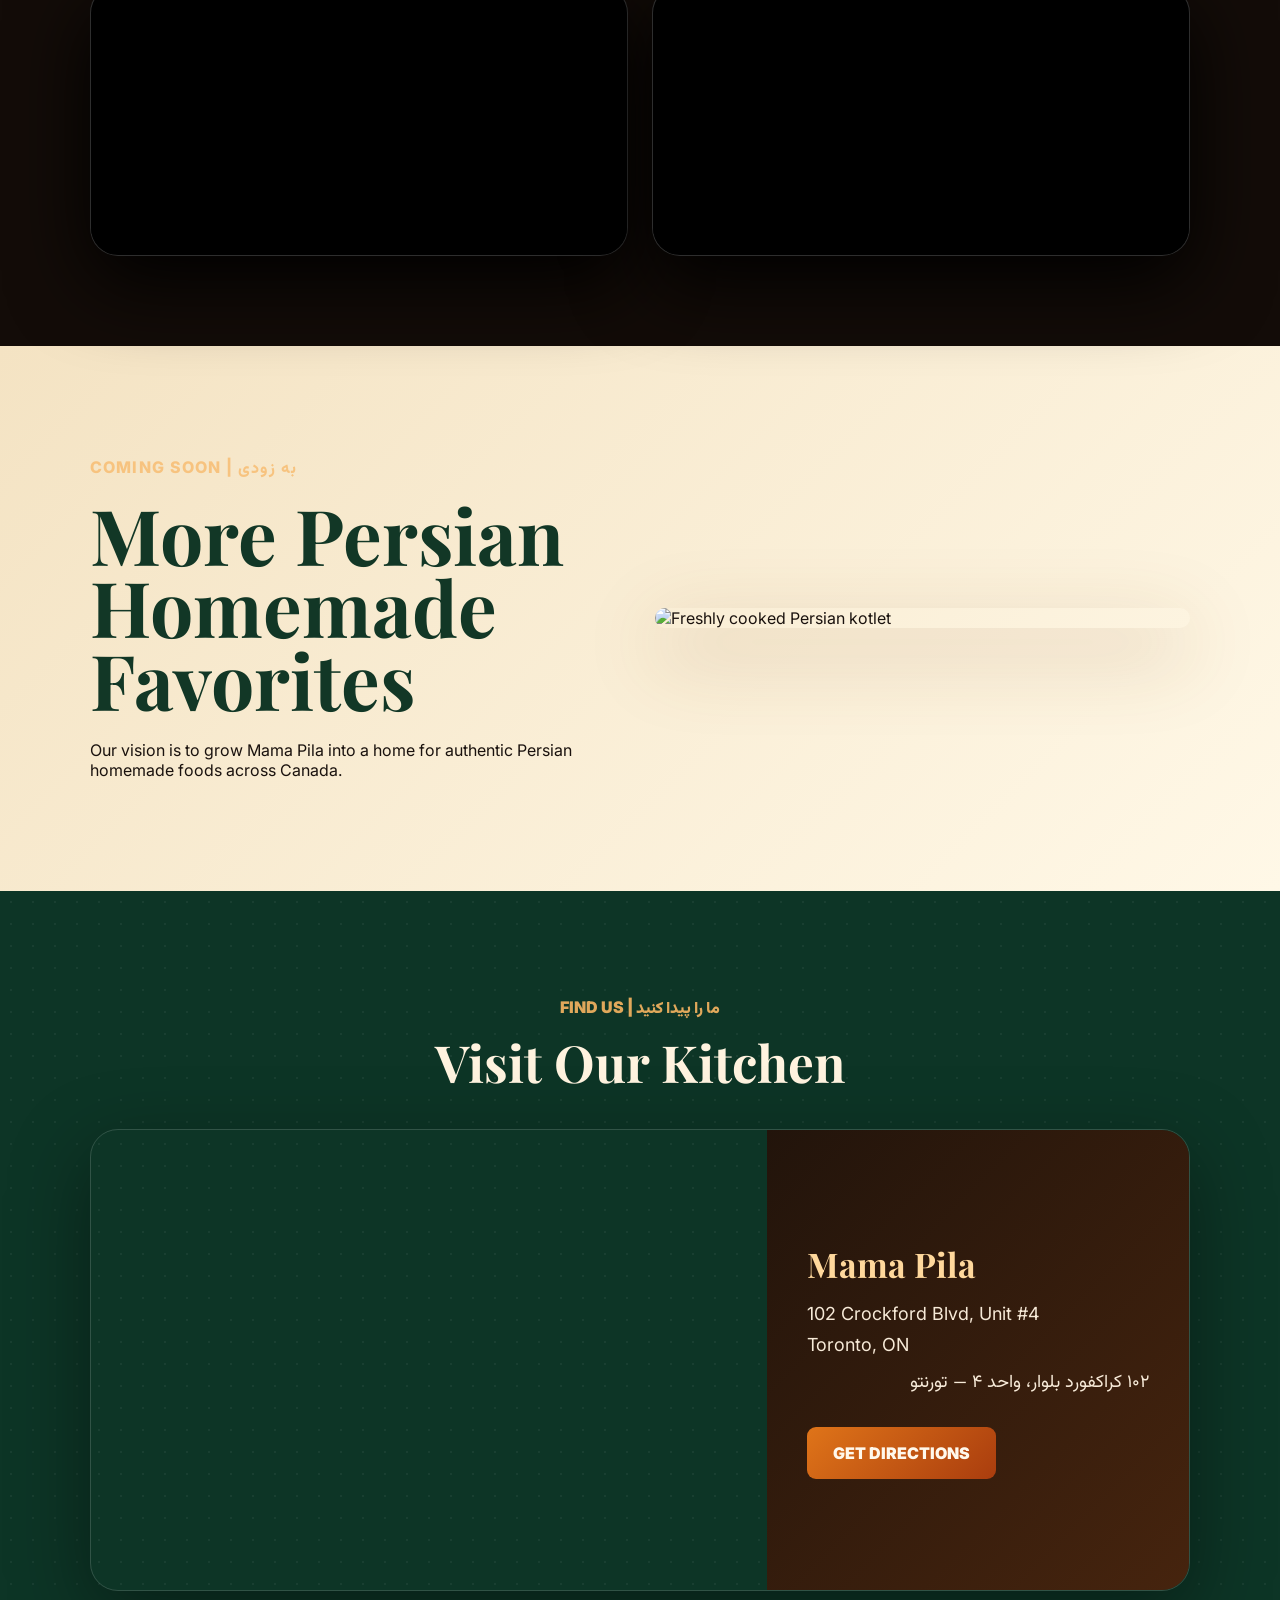
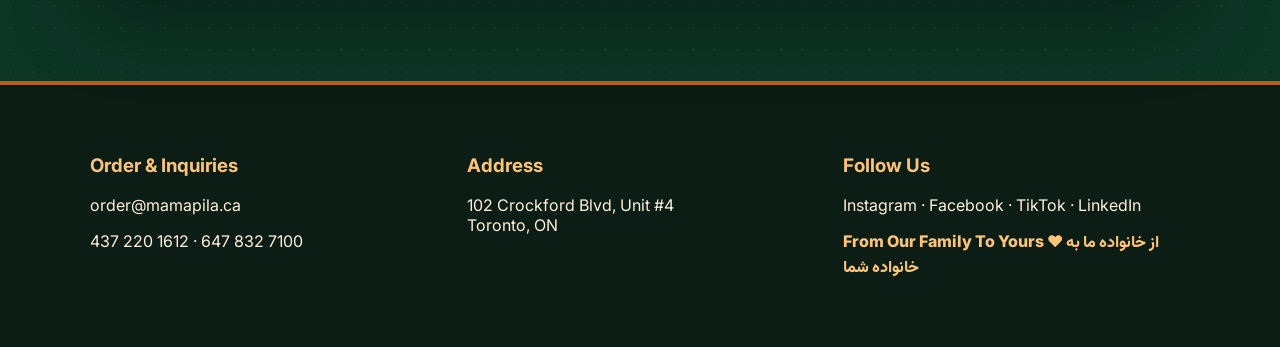
==== commit b3a9ae01: "Add files via upload Ver.7 Claude" ====
--- a/index.html
+++ b/index.html
@@ -38,17 +38,17 @@
         <p class="lead" data-en="Authentic Persian recipes made with the finest ingredients, proudly crafted in Canada with modern quality standards." data-fa="دستورهای اصیل ایرانی، تهیه شده با بهترین مواد اولیه، تولید شده در کانادا با استانداردهای روز دنیا.">Authentic Persian recipes made with the finest ingredients, proudly crafted in Canada with modern quality standards.</p>
         <div class="actions"><a href="#story" class="btn primary">Our Story</a><a href="#product" class="btn ghost">Discover Products</a></div>
       </div>
-      <img class="hero-pack reveal" src="assets/product-pack-clean.jpg" alt="Mama Pila Persian Kotlet package">
+      <img class="hero-pack reveal" src="assets/product-pack-clean.png" alt="Mama Pila Persian Kotlet package">
       <div class="badge">NEW<br><strong>FROZEN</strong><br>FRESH</div>
     </section>
 
     <section class="proof-strip" id="why">
-      <article><b>Natural Ingredients</b><span>No preservatives</span><small>مواد اولیه طبیعی</small></article>
-      <article><b>High in Protein</b><span>Good for you</span><small>پروتئین بالا</small></article>
-      <article><b>Frozen Fresh</b><span>Lock in freshness</span><small>فریز شده تازه</small></article>
-      <article><b>Grandma’s Recipe</b><span>Authentic taste</span><small>دستور مادربزرگی</small></article>
-      <article><b>Made in Canada</b><span>Toronto, Ontario</span><small>ساخته شده در کانادا</small></article>
-      <article><b>Quality Control</b><span>Every step matters</span><small>کنترل کیفیت</small></article>
+      <article><svg class="ico" viewBox="0 0 24 24"><path d="M5 18c9 2 15-4 15-14C9 4 3 11 5 18z"/><path d="M5 18C8 13 11 10 16 8"/></svg><b>Natural Ingredients</b><span>No preservatives</span><small>مواد اولیه طبیعی</small></article>
+      <article><svg class="ico" viewBox="0 0 24 24"><path d="M3 9v6M6 7v10M18 7v10M21 9v6"/><path d="M6 12h12"/></svg><b>High in Protein</b><span>Good for you</span><small>پروتئین بالا</small></article>
+      <article><svg class="ico" viewBox="0 0 24 24"><path d="M12 2v20M3.5 7l17 10M20.5 7l-17 10"/><path d="M9 4l3 2 3-2M9 20l3-2 3 2M4 10l-.5 3.4M20 10l.5 3.4"/></svg><b>Frozen Fresh</b><span>Lock in freshness</span><small>فریز شده تازه</small></article>
+      <article><svg class="ico" viewBox="0 0 24 24"><path d="M12 20C6 15 4 11 6 8a3.6 3.6 0 016 0 3.6 3.6 0 016 0c2 3 0 7-6 12z"/></svg><b>Grandma’s Recipe</b><span>Authentic taste</span><small>دستور مادربزرگی</small></article>
+      <article><svg class="ico" viewBox="0 0 24 24"><path d="M12 2l1.7 4.6 4.8-.9-1.4 4.4 4 1.5-3.6 2.7 1.1 3.6-4.2-1.4L12 22l-2.2-3.4-4.2 1.4 1.1-3.6L3.1 12l4-1.5L5.7 6l4.8.9z"/></svg><b>Made in Canada</b><span>Toronto, Ontario</span><small>ساخته شده در کانادا</small></article>
+      <article><svg class="ico" viewBox="0 0 24 24"><path d="M12 3l7 3v6c0 4.2-3 7.4-7 9-4-1.6-7-4.8-7-9V6z"/><path d="M8.8 12l2.2 2.2L15.4 10"/></svg><b>Quality Control</b><span>Every step matters</span><small>کنترل کیفیت</small></article>
     </section>
 
     <section class="story-section" id="story">
@@ -56,7 +56,7 @@
       <div class="story-grid">
         <div class="story-card reveal">
           <h3>Where Mama Pila Began</h3>
-          <p>Mama Pilla began with a simple yet meaningful memory—one that many immigrants know well.</p>
+          <p>Mama Pila began with a simple yet meaningful memory—one that many immigrants know well.</p>
           <p>Years ago, we started a new chapter of our lives in Canada. Like many newcomers, our days quickly became filled with work, responsibilities, and busy schedules. Amid all the hustle, one thing we missed most was the comfort of homemade food and the taste of our mothers’ cooking.</p>
           <p>Every summer, when our mothers came to visit, they would leave us with a special gift before returning home: freezer bags filled with homemade kotlets, lovingly prepared in our kitchens.</p>
           <p>After they left, those kotlets became more than just a meal. On long, exhausting workdays, all it took was a few minutes in a pan or air fryer to fill our homes with the aroma of comfort, family, and cherished memories.</p>
@@ -77,7 +77,7 @@
 
     <section class="product-section" id="product">
       <div class="product-media reveal">
-        <img src="assets/product-pack-clean.jpg" alt="Persian Kotlet package">
+        <img src="assets/product-pack-clean.png" alt="Persian Kotlet package" loading="lazy">
       </div>
       <div class="product-copy reveal">
         <p class="eyebrow">Our Product | محصول ما</p>
@@ -95,18 +95,33 @@
       <div class="section-title reveal"><p>Real Product Videos</p><h2>From Freezer to Table</h2></div>
       <div class="video-grid">
         <video controls playsinline preload="metadata" poster="assets/video-poster.jpg"><source src="assets/kotlet-video-1.mp4" type="video/mp4"></video>
-        <video controls playsinline preload="metadata" poster="assets/product-pack-clean.jpg"><source src="assets/kotlet-video-2.mp4" type="video/mp4"></video>
+        <video controls playsinline preload="metadata" poster="assets/label-wide-small.jpg"><source src="assets/kotlet-video-2.mp4" type="video/mp4"></video>
       </div>
     </section>
 
     <section class="coming">
       <div class="reveal"><p class="eyebrow">Coming Soon | به زودی</p><h2>More Persian Homemade Favorites</h2><p>Our vision is to grow Mama Pila into a home for authentic Persian homemade foods across Canada.</p></div>
-      <img class="reveal" src="assets/label-wide-small.jpg" alt="Mama Pila original label artwork">
+      <img class="reveal" src="assets/label-wide-small.jpg" alt="Freshly cooked Persian kotlet" loading="lazy">
+    </section>
+    <section class="map-section">
+      <div class="section-title reveal"><p>Find Us | ما را پیدا کنید</p><h2>Visit Our Kitchen</h2></div>
+      <div class="map-wrap reveal">
+        <iframe
+          title="Mama Pila location map"
+          src="https://maps.google.com/maps?q=102%20Crockford%20Blvd%2C%20Toronto%2C%20ON&t=&z=15&ie=UTF8&iwloc=&output=embed"
+          loading="lazy" referrerpolicy="no-referrer-when-downgrade" allowfullscreen></iframe>
+        <div class="map-info">
+          <h3>Mama Pila</h3>
+          <p>102 Crockford Blvd, Unit #4<br>Toronto, ON</p>
+          <p dir="rtl">۱۰۲ کراکفورد بلوار، واحد ۴ — تورنتو</p>
+          <a class="btn primary" href="https://www.google.com/maps/dir/?api=1&destination=102+Crockford+Blvd+Unit+4+Toronto+ON" target="_blank" rel="noopener">Get Directions</a>
+        </div>
+      </div>
     </section>
   </main>
 
   <footer id="contact">
-    <div><h3>Order & Inquiries</h3><p><a href="mailto:order@mampila.ca">order@mampila.ca</a></p><p><a href="tel:14372201612">437 220 1612</a> · <a href="tel:16478327100">647 832 7100</a></p></div>
+    <div><h3>Order & Inquiries</h3><p><a href="mailto:order@mamapila.ca">order@mamapila.ca</a></p><p><a href="tel:14372201612">437 220 1612</a> · <a href="tel:16478327100">647 832 7100</a></p></div>
     <div><h3>Address</h3><p>102 Crockford Blvd, Unit #4<br>Toronto, ON</p></div>
     <div><h3>Follow Us</h3><p>Instagram · Facebook · TikTok · LinkedIn</p><p class="tagline">From Our Family To Yours ❤️ از خانواده ما به خانواده شما</p></div>
   </footer>
--- a/styles.css
+++ b/styles.css
@@ -1 +1,20 @@
-:root{--green:#0d3526;--green2:#082318;--cream:#f6ead5;--gold:#d4a24b;--orange:#c95f16;--red:#8b2417;--ink:#19120d;--white:#fff8ec}*{box-sizing:border-box}html{scroll-behavior:smooth}body{margin:0;background:var(--green2);color:var(--white);font-family:Inter,Vazirmatn,system-ui,sans-serif;overflow-x:hidden}a{color:inherit;text-decoration:none}.fa,[dir=rtl]{font-family:Vazirmatn,Inter,sans-serif}.topbar{height:34px;background:linear-gradient(90deg,#a64711,#e27618,#a64711);display:flex;align-items:center;justify-content:space-between;padding:0 7vw;font-size:14px;font-weight:700}.nav{position:sticky;top:0;z-index:50;height:72px;background:rgba(10,12,8,.82);backdrop-filter:blur(16px);display:flex;align-items:center;gap:20px;padding:0 6vw;border-bottom:1px solid rgba(255,255,255,.08)}.nav nav{display:flex;gap:28px;margin:auto}.nav a{font-weight:700;font-size:14px;text-transform:uppercase;letter-spacing:.04em}.nav nav a:hover,.lang.active{color:#ff8a24}.social{width:32px;height:32px;border-radius:50%;display:grid;place-items:center;background:rgba(255,255,255,.08)}.brand{position:absolute;left:50%;top:-14px;transform:translateX(-50%);width:150px;height:150px;border-radius:50%;overflow:hidden;box-shadow:0 12px 40px #0008;border:4px solid #183d29}.brand img{width:100%;height:100%;object-fit:cover}.lang{background:none;border:0;color:white;font-weight:800;cursor:pointer}.hero{min-height:660px;position:relative;display:flex;align-items:center;padding:120px 7vw 70px;isolation:isolate;overflow:hidden}.hero-video{position:absolute;inset:0;width:100%;height:100%;object-fit:cover;z-index:-3;filter:saturate(1.08) contrast(1.05)}.shade{position:absolute;inset:0;background:radial-gradient(circle at 72% 55%,transparent 0 22%,rgba(0,0,0,.35) 44%),linear-gradient(90deg,rgba(0,0,0,.86),rgba(0,0,0,.54),rgba(0,0,0,.25));z-index:-2}.hero-content{max-width:620px}.eyebrow{color:#f7c37f;font-weight:800;letter-spacing:.08em;text-transform:uppercase}.hero h1,.section-title h2,.product-copy h2,.coming h2{font-family:'Playfair Display',Georgia,serif;font-size:clamp(46px,6vw,86px);line-height:.95;margin:10px 0 24px;color:#fff3df}.hero h1 span{color:#df771c}.lead{font-size:20px;line-height:1.8;max-width:560px}.actions{display:flex;gap:18px;margin-top:28px}.btn{padding:16px 26px;border-radius:9px;font-weight:900;text-transform:uppercase;border:1px solid #f1bb72}.primary{background:linear-gradient(135deg,#df7419,#aa3d0e);border:0}.ghost{background:rgba(0,0,0,.28)}.hero-pack{position:absolute;right:8vw;bottom:34px;width:min(36vw,420px);max-height:520px;object-fit:cover;border-radius:28px;box-shadow:0 30px 90px #000;border:1px solid rgba(255,255,255,.2)}.badge{position:absolute;right:4vw;top:270px;width:138px;height:138px;border-radius:50%;display:grid;place-items:center;text-align:center;background:radial-gradient(circle,#193a28,#0b2418);border:3px solid #d86d18;color:#fff;font-weight:900;box-shadow:0 20px 60px #0008}.proof-strip{display:grid;grid-template-columns:repeat(6,1fr);background:var(--cream);color:var(--ink);padding:28px 5vw;gap:18px}.proof-strip article{border-right:1px solid #b88d54;padding:8px 18px;min-height:105px}.proof-strip b{display:block;text-transform:uppercase;font-size:13px}.proof-strip span{display:block;margin:6px 0;color:#433025}.proof-strip small{font-family:Vazirmatn;font-size:14px}.story-section{padding:95px 7vw;background:var(--green);background-image:radial-gradient(rgba(255,255,255,.05) 1px,transparent 1px);background-size:22px 22px}.section-title{text-align:center;margin-bottom:42px}.section-title p{color:#e0a85b;font-weight:900;text-transform:uppercase}.section-title h2{font-size:clamp(38px,4vw,62px)}.story-grid{display:grid;grid-template-columns:1fr 1fr;gap:28px}.story-card{background:rgba(255,248,236,.08);border:1px solid rgba(255,255,255,.15);border-radius:28px;padding:34px;box-shadow:0 20px 70px #0004}.story-card h3{font-family:'Playfair Display',Vazirmatn,serif;font-size:34px;margin:0 0 20px;color:#ffd89c}.story-card p{line-height:1.95;color:#f7ead8}.product-section{display:grid;grid-template-columns:1fr 1fr;min-height:700px;background:linear-gradient(135deg,#22140b,#46240e)}.product-media{display:grid;place-items:center;padding:55px;background:radial-gradient(circle,#355640,#081f15)}.product-media img{width:min(90%,620px);border-radius:34px;box-shadow:0 30px 100px #000}.product-copy{padding:80px 7vw 80px 40px;align-self:center}.product-copy h2{font-size:70px}.product-copy h2 span{font-family:Vazirmatn;color:#ffcf8b}.product-copy p,.product-copy li{font-size:18px;line-height:1.8}.facts{display:grid;grid-template-columns:repeat(3,1fr);gap:16px;margin:30px 0}.facts div{background:rgba(255,255,255,.08);border:1px solid rgba(255,255,255,.16);padding:20px;border-radius:20px;text-align:center}.facts strong{font-size:42px;color:#ffc06d}.facts span{display:block}.video-section{padding:90px 7vw;background:#130c08}.video-grid{display:grid;grid-template-columns:1fr 1fr;gap:24px}.video-grid video{width:100%;border-radius:28px;border:1px solid rgba(255,255,255,.18);box-shadow:0 25px 80px #000;background:#000}.coming{display:grid;grid-template-columns:1fr 1fr;gap:30px;align-items:center;padding:95px 7vw;background:linear-gradient(135deg,#f4e3c3,#fff8e7);color:#1a120e;overflow:hidden}.coming h2{color:#123726}.coming img{max-width:100%;border-radius:30px;box-shadow:0 24px 80px #7b4b1b55}footer{display:grid;grid-template-columns:1fr 1fr 1fr;gap:30px;background:#0b1d15;color:#fff1dc;padding:50px 7vw;border-top:4px solid #bb5e18}footer h3{color:#ffc47b}.tagline{color:#ffc47b;font-weight:800}.whatsapp{position:fixed;right:25px;bottom:24px;width:62px;height:62px;border-radius:50%;background:#16a34a;color:#fff;display:grid;place-items:center;font-size:30px;z-index:60;box-shadow:0 15px 45px #0008}.reveal{opacity:0;transform:translateY(28px);transition:all .8s cubic-bezier(.2,.8,.2,1)}.reveal.show{opacity:1;transform:translateY(0)}@media(max-width:1100px){.brand{width:105px;height:105px}.nav nav{gap:14px}.hero-pack{opacity:.35;right:-70px}.proof-strip{grid-template-columns:repeat(3,1fr)}.story-grid,.product-section,.coming,.video-grid,footer{grid-template-columns:1fr}}@media(max-width:740px){.topbar{display:none}.nav{height:auto;min-height:74px;flex-wrap:wrap;padding:10px 16px}.nav nav{order:3;width:100%;overflow:auto;justify-content:flex-start}.social{display:none}.brand{position:static;transform:none;width:70px;height:70px}.hero{min-height:760px;padding:120px 24px 50px}.hero-pack{position:relative;right:auto;bottom:auto;width:100%;opacity:1;margin-top:28px}.badge{display:none}.hero{display:block}.proof-strip{grid-template-columns:1fr}.hero h1{font-size:50px}.product-copy{padding:50px 24px}.product-copy h2{font-size:50px}.facts{grid-template-columns:1fr}.story-section,.video-section,.coming{padding:60px 24px}}
+:root{--green:#0d3526;--green2:#082318;--cream:#f6ead5;--gold:#d4a24b;--orange:#c95f16;--red:#8b2417;--ink:#19120d;--white:#fff8ec}*{box-sizing:border-box}html{scroll-behavior:smooth}body{margin:0;background:var(--green2);color:var(--white);font-family:Inter,Vazirmatn,system-ui,sans-serif;overflow-x:hidden}a{color:inherit;text-decoration:none}.fa,[dir=rtl]{font-family:Vazirmatn,Inter,sans-serif}.topbar{height:34px;background:linear-gradient(90deg,#a64711,#e27618,#a64711);display:flex;align-items:center;justify-content:space-between;padding:0 7vw;font-size:14px;font-weight:700}.nav{position:sticky;top:0;z-index:50;height:72px;background:rgba(10,12,8,.82);backdrop-filter:blur(16px);display:flex;align-items:center;gap:20px;padding:0 6vw;border-bottom:1px solid rgba(255,255,255,.08)}.nav nav{display:flex;gap:28px;margin:auto}.nav a{font-weight:700;font-size:14px;text-transform:uppercase;letter-spacing:.04em}.nav nav a:hover,.lang.active{color:#ff8a24}.social{width:32px;height:32px;border-radius:50%;display:grid;place-items:center;background:rgba(255,255,255,.08)}.brand{position:absolute;left:50%;top:-14px;transform:translateX(-50%);width:150px;height:150px;border-radius:50%;overflow:hidden;box-shadow:0 12px 40px #0008;border:4px solid #183d29}.brand img{width:100%;height:100%;object-fit:cover}.lang{background:none;border:0;color:white;font-weight:800;cursor:pointer}.hero{min-height:660px;position:relative;display:flex;align-items:center;padding:120px 7vw 70px;isolation:isolate;overflow:hidden}.hero-video{position:absolute;inset:0;width:100%;height:100%;object-fit:cover;z-index:-3;filter:saturate(1.08) contrast(1.05)}.shade{position:absolute;inset:0;background:radial-gradient(circle at 72% 55%,transparent 0 22%,rgba(0,0,0,.35) 44%),linear-gradient(90deg,rgba(0,0,0,.86),rgba(0,0,0,.54),rgba(0,0,0,.25));z-index:-2}.hero-content{max-width:620px}.eyebrow{color:#f7c37f;font-weight:800;letter-spacing:.08em;text-transform:uppercase}.hero h1,.section-title h2,.product-copy h2,.coming h2{font-family:'Playfair Display',Georgia,serif;font-size:clamp(46px,6vw,86px);line-height:.95;margin:10px 0 24px;color:#fff3df}.hero h1 span{color:#df771c}.lead{font-size:20px;line-height:1.8;max-width:560px}.actions{display:flex;gap:18px;margin-top:28px}.btn{padding:16px 26px;border-radius:9px;font-weight:900;text-transform:uppercase;border:1px solid #f1bb72}.primary{background:linear-gradient(135deg,#df7419,#aa3d0e);border:0}.ghost{background:rgba(0,0,0,.28)}.hero-pack{position:absolute;right:7vw;bottom:24px;width:min(33vw,380px);height:auto;filter:drop-shadow(0 30px 55px rgba(0,0,0,.7))}.badge{position:absolute;right:4vw;top:270px;width:138px;height:138px;border-radius:50%;display:grid;place-items:center;text-align:center;background:radial-gradient(circle,#193a28,#0b2418);border:3px solid #d86d18;color:#fff;font-weight:900;box-shadow:0 20px 60px #0008}.proof-strip{display:grid;grid-template-columns:repeat(6,1fr);background:var(--cream);color:var(--ink);padding:28px 5vw;gap:18px}.proof-strip article{border-right:1px solid #b88d54;padding:8px 18px;min-height:105px}.proof-strip b{display:block;text-transform:uppercase;font-size:13px}.proof-strip span{display:block;margin:6px 0;color:#433025}.proof-strip small{font-family:Vazirmatn;font-size:14px}.story-section{padding:95px 7vw;background:var(--green);background-image:radial-gradient(rgba(255,255,255,.05) 1px,transparent 1px);background-size:22px 22px}.section-title{text-align:center;margin-bottom:42px}.section-title p{color:#e0a85b;font-weight:900;text-transform:uppercase}.section-title h2{font-size:clamp(38px,4vw,62px)}.story-grid{display:grid;grid-template-columns:1fr 1fr;gap:28px}.story-card{background:rgba(255,248,236,.08);border:1px solid rgba(255,255,255,.15);border-radius:28px;padding:34px;box-shadow:0 20px 70px #0004}.story-card h3{font-family:'Playfair Display',Vazirmatn,serif;font-size:34px;margin:0 0 20px;color:#ffd89c}.story-card p{line-height:1.95;color:#f7ead8}.product-section{display:grid;grid-template-columns:1fr 1fr;min-height:700px;background:linear-gradient(135deg,#22140b,#46240e)}.product-media{display:grid;place-items:center;padding:55px;background:radial-gradient(circle,#355640,#081f15)}.product-media img{width:min(92%,560px);filter:drop-shadow(0 26px 50px rgba(0,0,0,.55))}.product-copy{padding:80px 7vw 80px 40px;align-self:center}.product-copy h2{font-size:70px}.product-copy h2 span{font-family:Vazirmatn;color:#ffcf8b}.product-copy p,.product-copy li{font-size:18px;line-height:1.8}.facts{display:grid;grid-template-columns:repeat(3,1fr);gap:16px;margin:30px 0}.facts div{background:rgba(255,255,255,.08);border:1px solid rgba(255,255,255,.16);padding:20px;border-radius:20px;text-align:center}.facts strong{font-size:42px;color:#ffc06d}.facts span{display:block}.video-section{padding:90px 7vw;background:#130c08}.video-grid{display:grid;grid-template-columns:1fr 1fr;gap:24px}.video-grid video{width:100%;border-radius:28px;border:1px solid rgba(255,255,255,.18);box-shadow:0 25px 80px #000;background:#000}.coming{display:grid;grid-template-columns:1fr 1fr;gap:30px;align-items:center;padding:95px 7vw;background:linear-gradient(135deg,#f4e3c3,#fff8e7);color:#1a120e;overflow:hidden}.coming h2{color:#123726}.coming img{max-width:100%;border-radius:30px;box-shadow:0 24px 80px #7b4b1b55}footer{display:grid;grid-template-columns:1fr 1fr 1fr;gap:30px;background:#0b1d15;color:#fff1dc;padding:50px 7vw;border-top:4px solid #bb5e18}footer h3{color:#ffc47b}.tagline{color:#ffc47b;font-weight:800}.whatsapp{position:fixed;right:25px;bottom:24px;width:62px;height:62px;border-radius:50%;background:#16a34a;color:#fff;display:grid;place-items:center;font-size:30px;z-index:60;box-shadow:0 15px 45px #0008}.reveal{opacity:0;transform:translateY(28px);transition:all .8s cubic-bezier(.2,.8,.2,1)}.reveal.show{opacity:1;transform:translateY(0)}@media(max-width:1100px){.brand{width:105px;height:105px}.nav nav{gap:14px}.hero-pack{opacity:.35;right:-70px}.proof-strip{grid-template-columns:repeat(3,1fr)}.story-grid,.product-section,.coming,.video-grid,footer{grid-template-columns:1fr}}@media(max-width:740px){.topbar{display:none}.nav{height:auto;min-height:74px;flex-wrap:wrap;padding:10px 16px}.nav nav{order:3;width:100%;overflow:auto;justify-content:flex-start}.social{display:none}.brand{position:static;transform:none;width:70px;height:70px}.hero{min-height:760px;padding:120px 24px 50px}.hero-pack{position:relative;right:auto;bottom:auto;width:100%;opacity:1;margin-top:28px}.badge{display:none}.hero{display:block}.proof-strip{grid-template-columns:1fr}.hero h1{font-size:50px}.product-copy{padding:50px 24px}.product-copy h2{font-size:50px}.facts{grid-template-columns:1fr}.story-section,.video-section,.coming{padding:60px 24px}}
+
+/* ---- Map section (added) ---- */
+.map-section{padding:90px 7vw;background:var(--green);background-image:radial-gradient(rgba(255,255,255,.05) 1px,transparent 1px);background-size:22px 22px}
+.map-wrap{display:grid;grid-template-columns:1.6fr 1fr;border-radius:28px;overflow:hidden;border:1px solid rgba(255,255,255,.15);box-shadow:0 25px 80px #0006}
+.map-wrap iframe{width:100%;height:460px;border:0;display:block;filter:saturate(1.05)}
+.map-info{background:linear-gradient(135deg,#22140b,#46240e);padding:46px 40px;display:flex;flex-direction:column;justify-content:center}
+.map-info h3{font-family:'Playfair Display',Vazirmatn,serif;font-size:34px;margin:0 0 8px;color:#ffd89c}
+.map-info p{margin:4px 0;font-size:18px;line-height:1.7;color:#f7ead8}
+.map-info .btn{margin-top:24px;align-self:flex-start;text-align:center}
+@media(max-width:1100px){.map-wrap{grid-template-columns:1fr}.map-wrap iframe{height:340px}}
+@media(max-width:740px){.map-section{padding:60px 24px}.map-info{padding:34px 24px}}
+
+/* ---- Graceful fallback when an image/video asset is missing ---- */
+video.media-missing{background:linear-gradient(135deg,#355640,#081f15);min-height:240px}
+.video-grid video.media-missing,.hero-video.media-missing{position:relative}
+
+/* ---- Proof-strip feature icons (added) ---- */
+.proof-strip article{display:flex;flex-direction:column}
+.proof-strip .ico{width:34px;height:34px;display:block;fill:none;stroke:#0d3526;stroke-width:1.7;stroke-linecap:round;stroke-linejoin:round;margin-bottom:10px;opacity:.9}
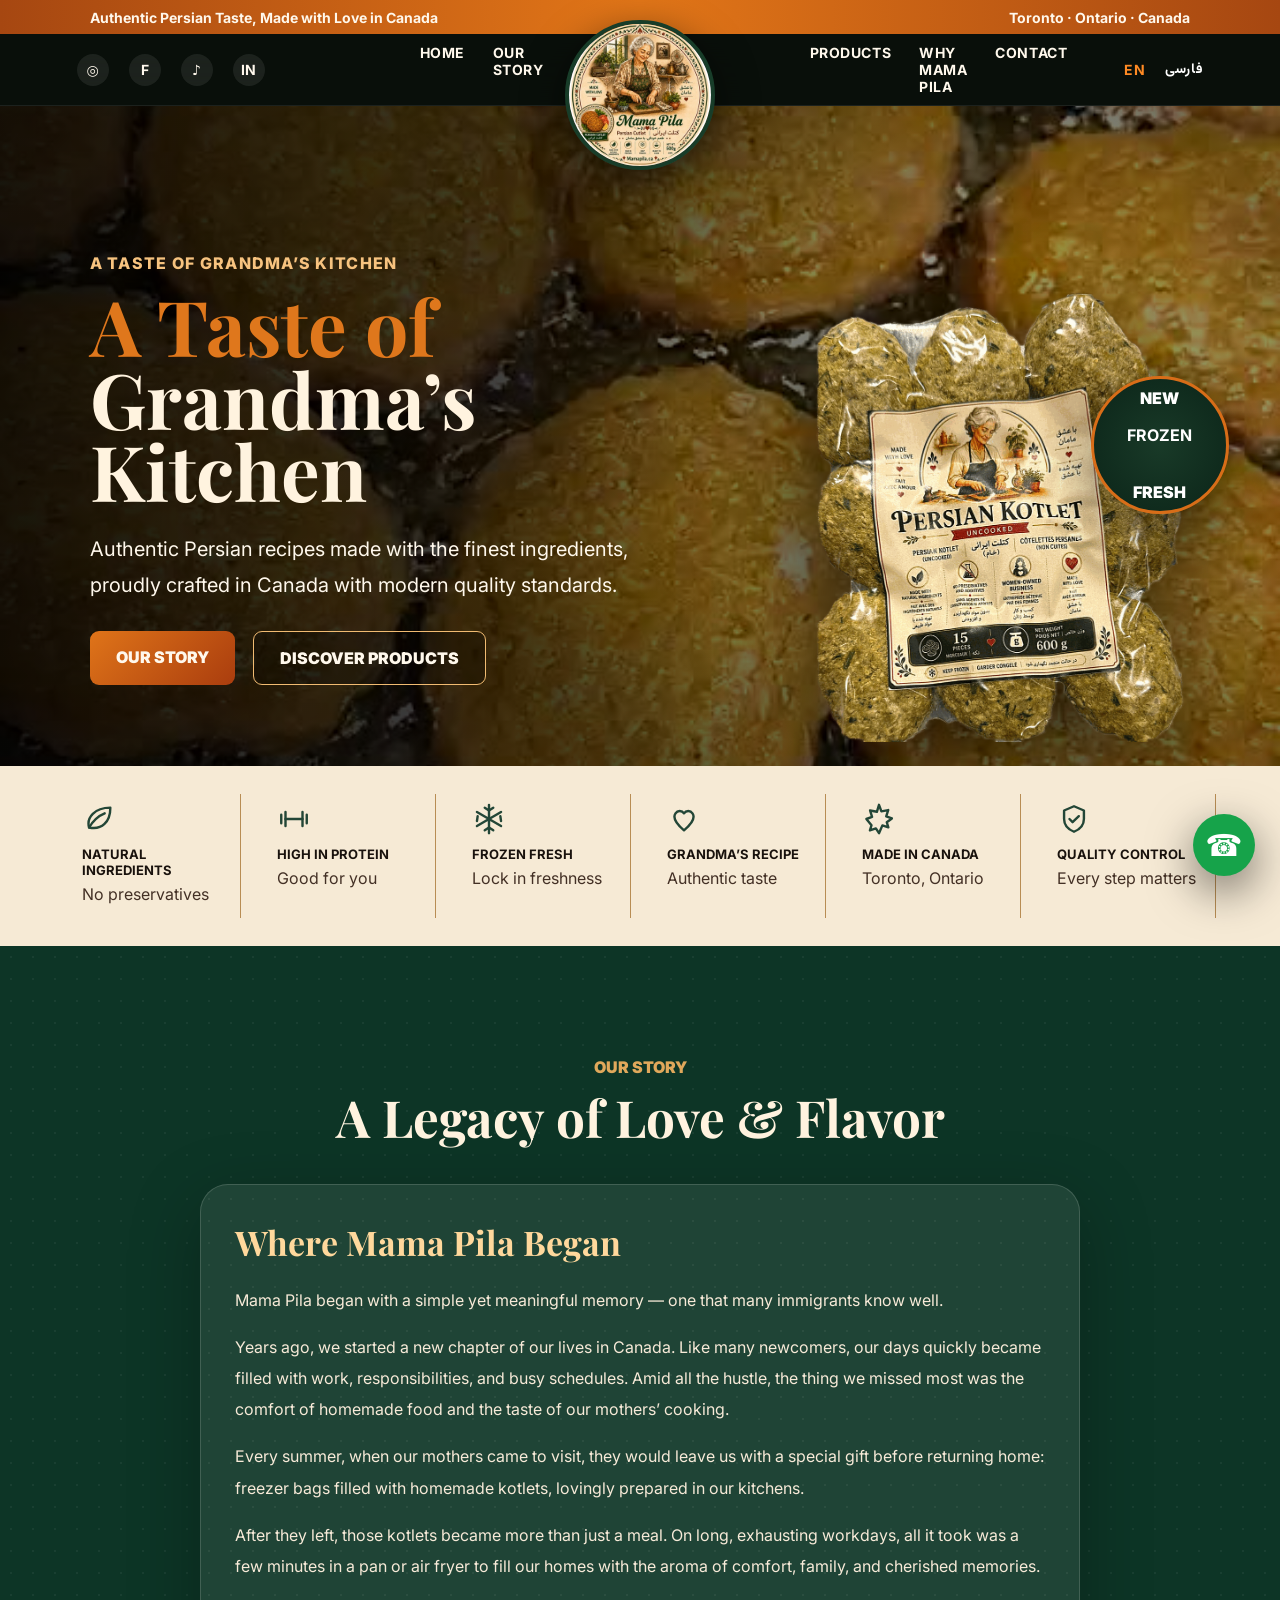
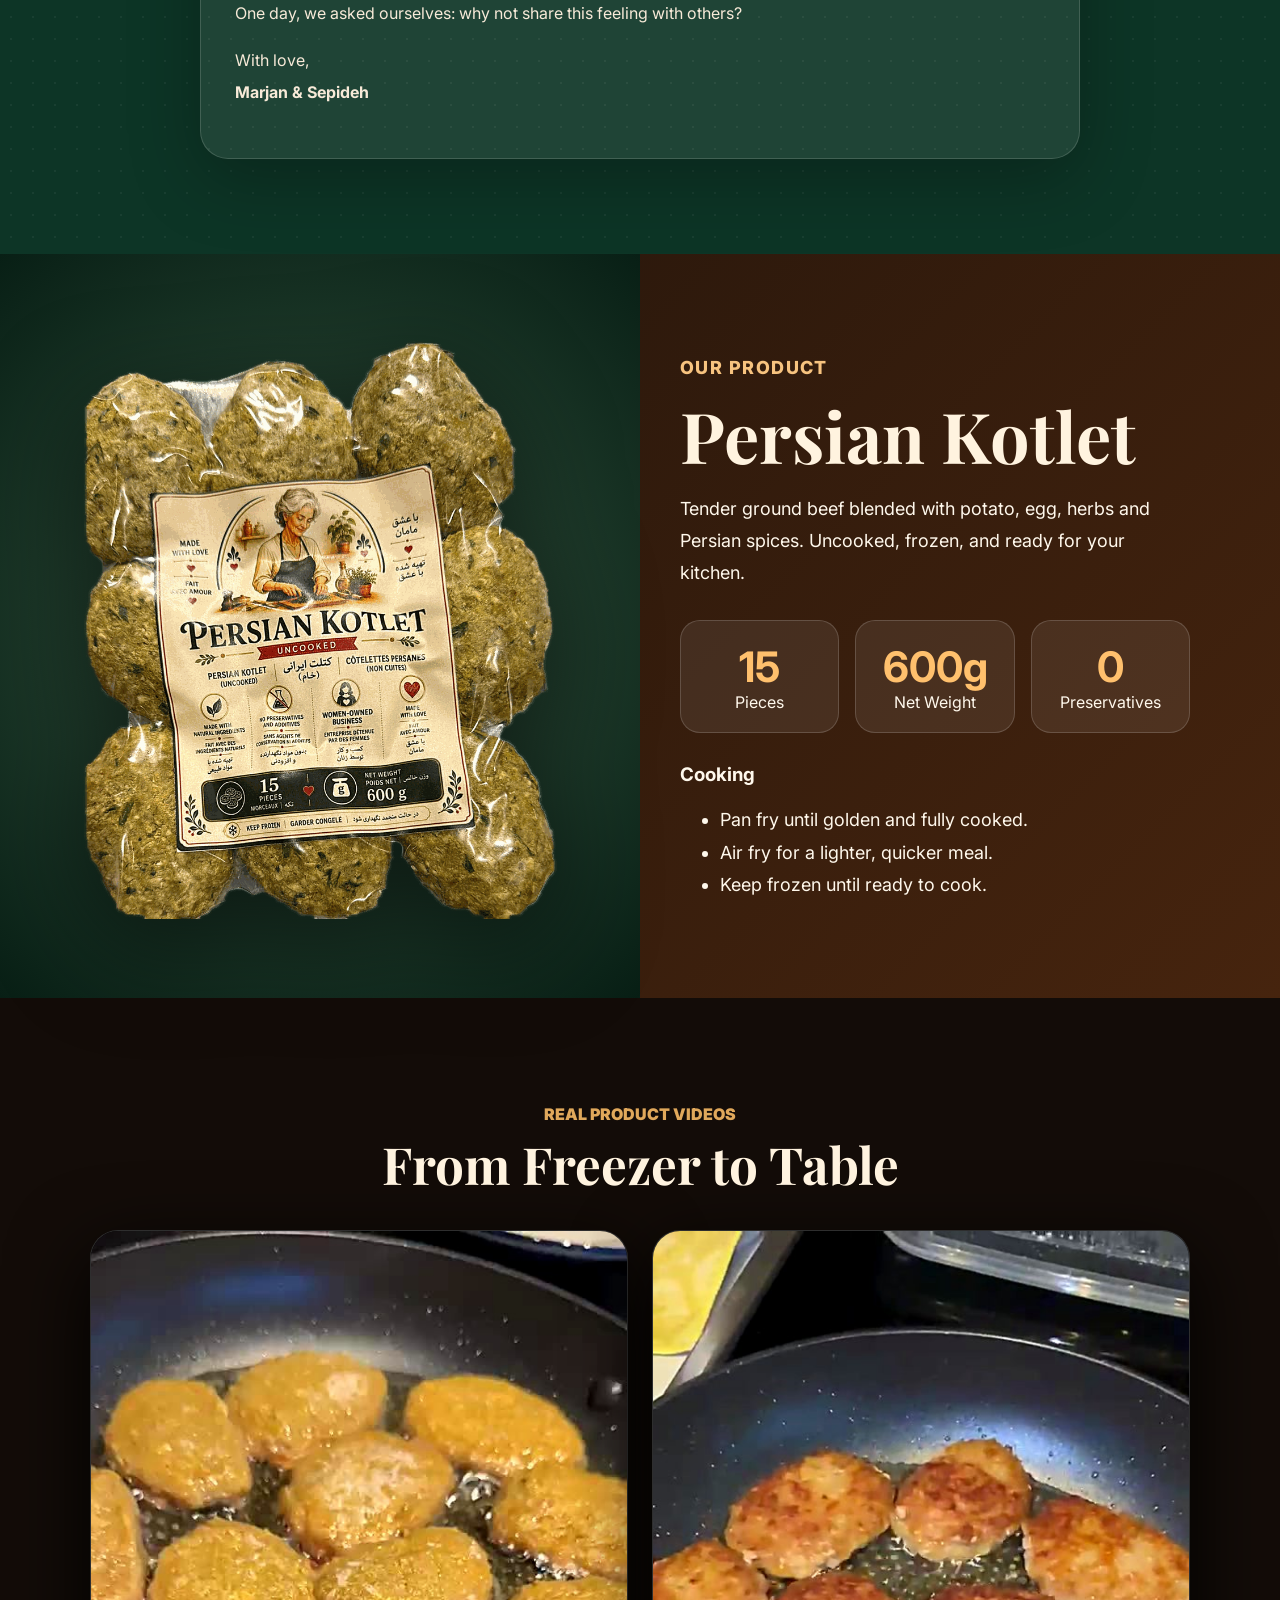
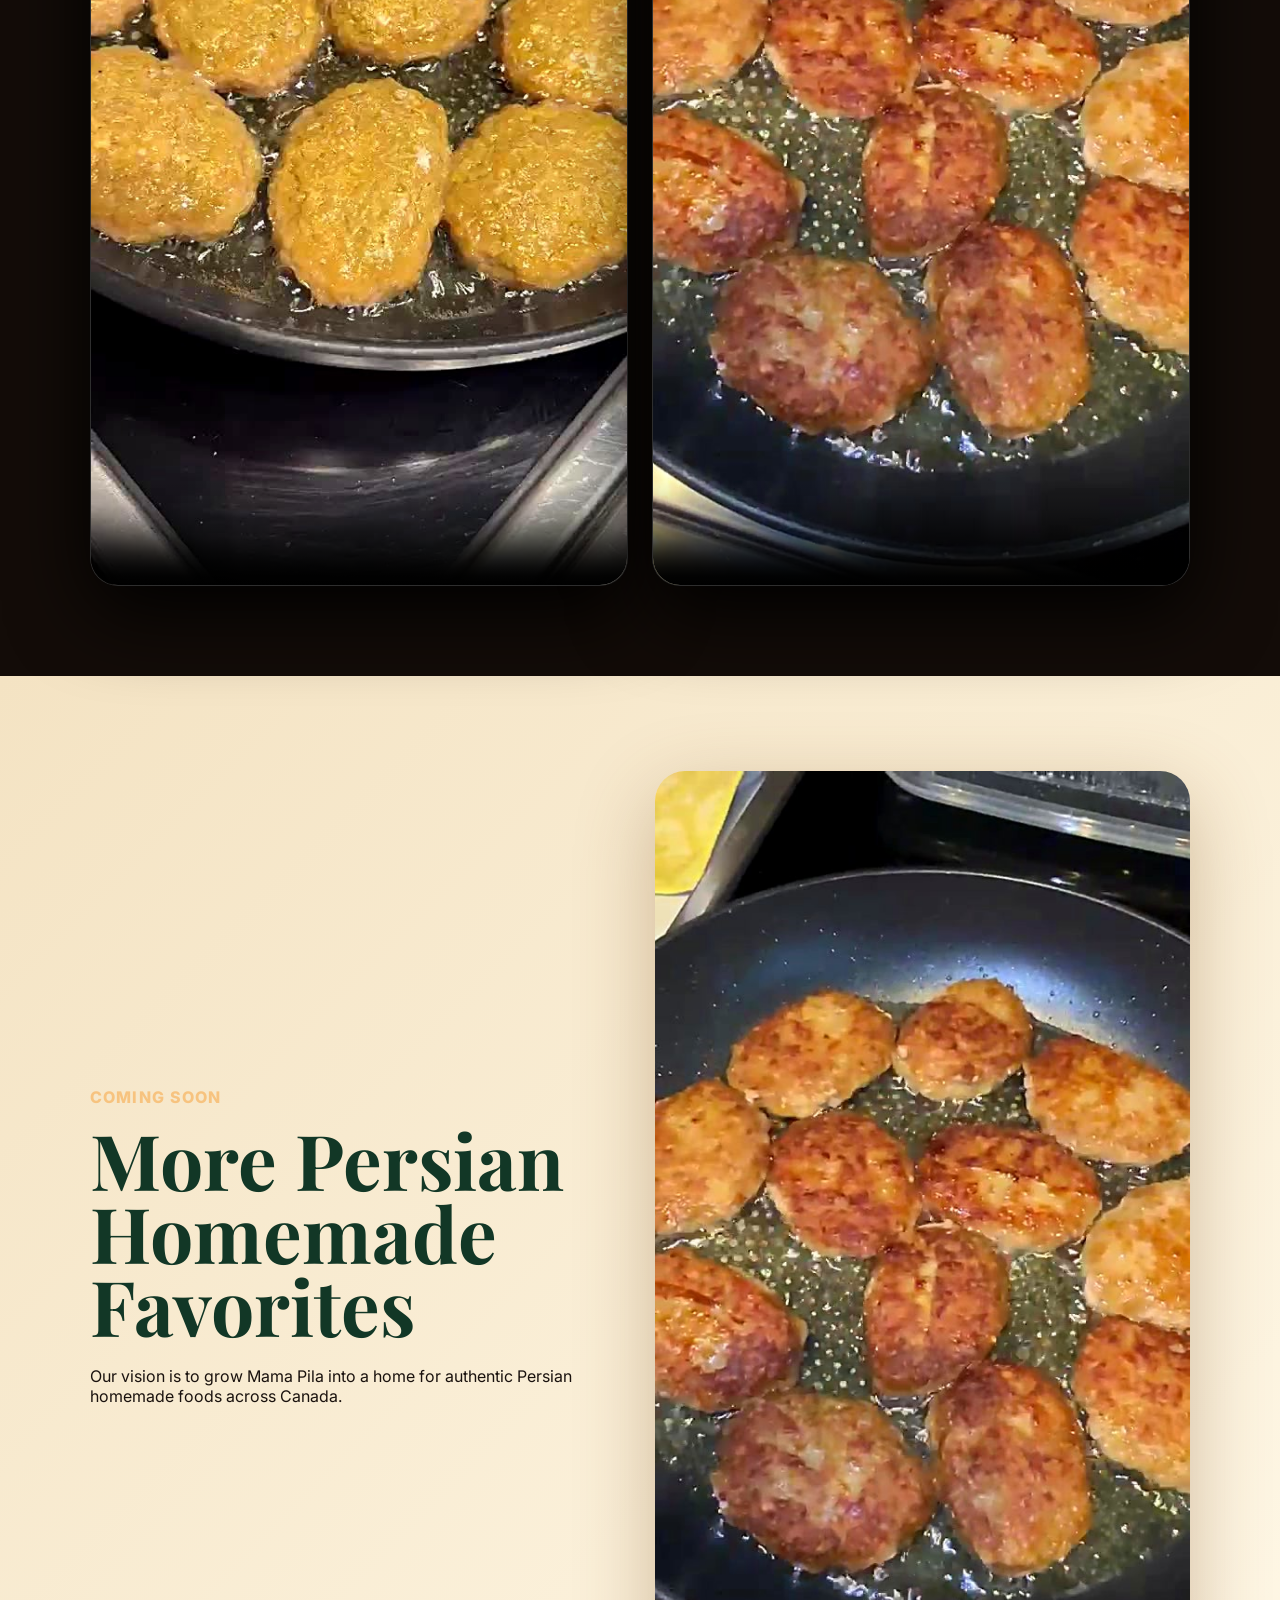
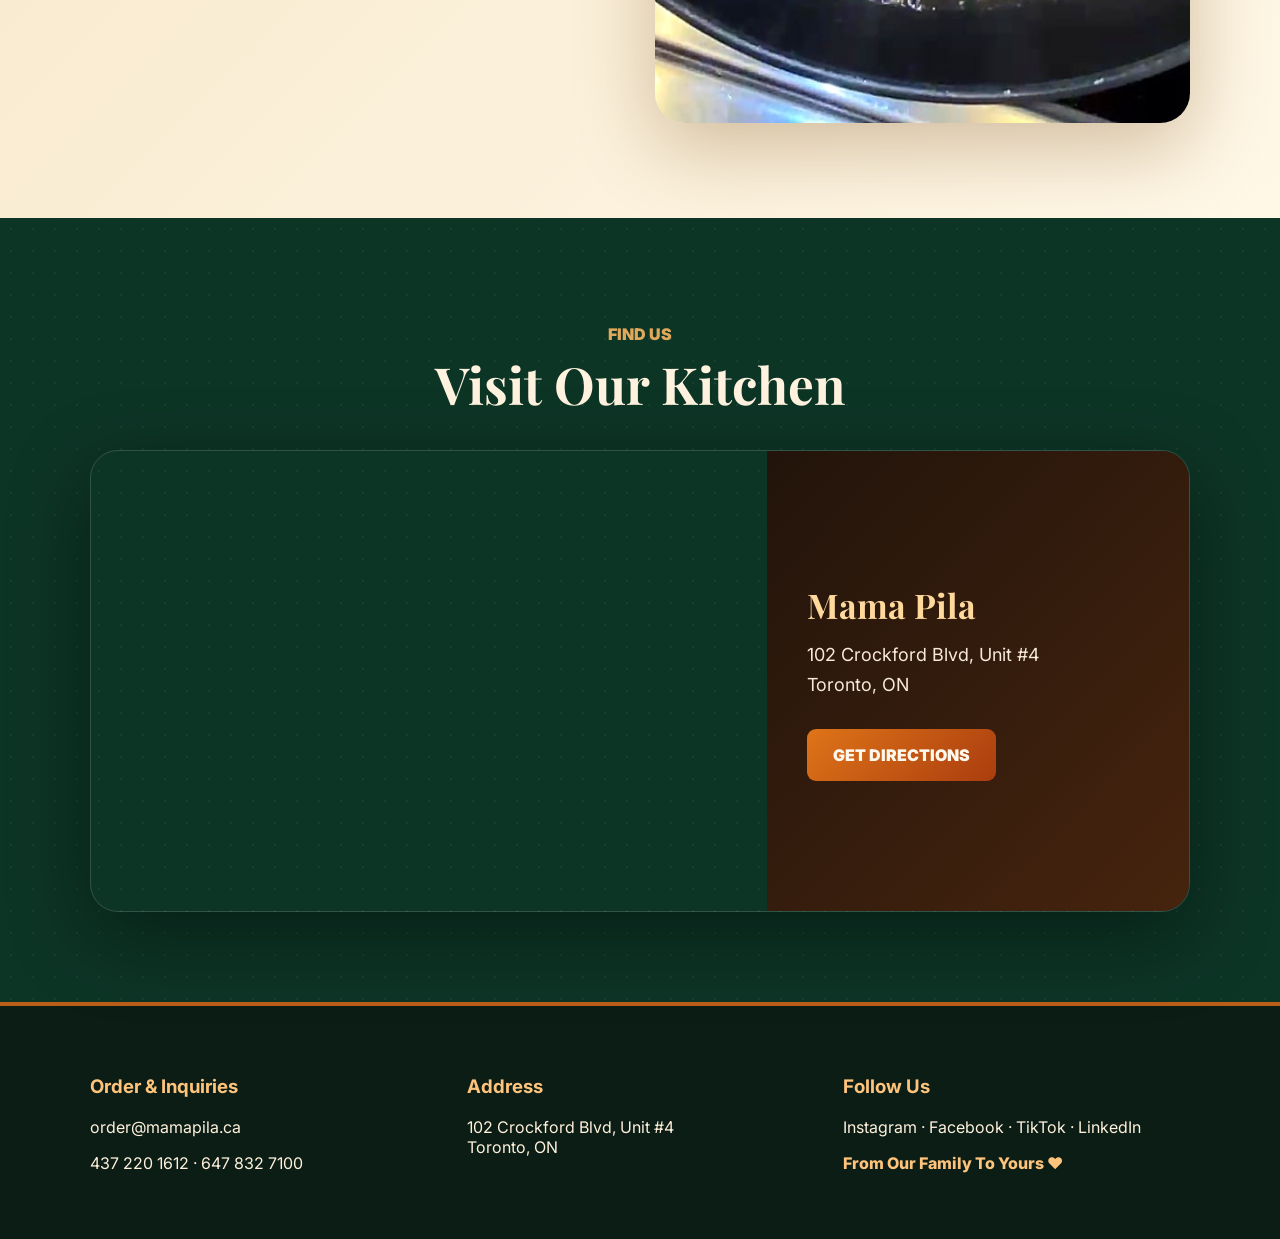
==== commit d4683c63: "Add files via upload Ver 8.1 Claude" ====
--- a/index.html
+++ b/index.html
@@ -15,15 +15,15 @@
   <link rel="stylesheet" href="styles.css" />
 </head>
 <body>
-  <div class="topbar"><span>Authentic Persian Taste, Made with Love in Canada</span><span dir="rtl">طعم اصیل ایرانی، با عشق در کانادا</span></div>
+  <div class="topbar"><span>Authentic Persian Taste, Made with Love in Canada</span><span>Toronto · Ontario · Canada</span></div>
 
   <header class="nav">
     <a class="social" href="#" aria-label="Instagram">◎</a><a class="social" href="#" aria-label="Facebook">f</a><a class="social" href="#" aria-label="TikTok">♪</a><a class="social" href="#" aria-label="LinkedIn">in</a>
     <nav>
-      <a href="#home">Home</a><a href="#story">Our Story</a><a href="#product">Products</a><a href="#why">Why Mama Pila</a><a href="#contact">Contact Us</a>
+      <a href="#home">Home</a><a href="#story">Our Story</a><span class="navgap" aria-hidden="true"></span><a href="#product">Products</a><a href="#why">Why Mama Pila</a><a href="#contact">Contact</a>
     </nav>
     <a class="brand" href="#home"><img src="assets/logo-label-small.jpg" alt="Mama Pila logo"></a>
-    <button class="lang active" data-lang="en">EN</button><button class="lang" data-lang="fa">فارسی</button>
+    <a class="lang active" href="index.html">EN</a><a class="lang" href="fa.html">فارسی</a>
   </header>
 
   <main id="home">
@@ -33,9 +33,9 @@
       </video>
       <div class="shade"></div>
       <div class="hero-content reveal">
-        <p class="eyebrow fa">طعم اصیل آشپزخانه مادربزرگ</p>
+        <p class="eyebrow">A Taste of Grandma’s Kitchen</p>
         <h1><span>A Taste of</span><br>Grandma’s Kitchen</h1>
-        <p class="lead" data-en="Authentic Persian recipes made with the finest ingredients, proudly crafted in Canada with modern quality standards." data-fa="دستورهای اصیل ایرانی، تهیه شده با بهترین مواد اولیه، تولید شده در کانادا با استانداردهای روز دنیا.">Authentic Persian recipes made with the finest ingredients, proudly crafted in Canada with modern quality standards.</p>
+        <p class="lead">Authentic Persian recipes made with the finest ingredients, proudly crafted in Canada with modern quality standards.</p>
         <div class="actions"><a href="#story" class="btn primary">Our Story</a><a href="#product" class="btn ghost">Discover Products</a></div>
       </div>
       <img class="hero-pack reveal" src="assets/product-pack-clean.png" alt="Mama Pila Persian Kotlet package">
@@ -43,34 +43,25 @@
     </section>
 
     <section class="proof-strip" id="why">
-      <article><svg class="ico" viewBox="0 0 24 24"><path d="M5 18c9 2 15-4 15-14C9 4 3 11 5 18z"/><path d="M5 18C8 13 11 10 16 8"/></svg><b>Natural Ingredients</b><span>No preservatives</span><small>مواد اولیه طبیعی</small></article>
-      <article><svg class="ico" viewBox="0 0 24 24"><path d="M3 9v6M6 7v10M18 7v10M21 9v6"/><path d="M6 12h12"/></svg><b>High in Protein</b><span>Good for you</span><small>پروتئین بالا</small></article>
-      <article><svg class="ico" viewBox="0 0 24 24"><path d="M12 2v20M3.5 7l17 10M20.5 7l-17 10"/><path d="M9 4l3 2 3-2M9 20l3-2 3 2M4 10l-.5 3.4M20 10l.5 3.4"/></svg><b>Frozen Fresh</b><span>Lock in freshness</span><small>فریز شده تازه</small></article>
-      <article><svg class="ico" viewBox="0 0 24 24"><path d="M12 20C6 15 4 11 6 8a3.6 3.6 0 016 0 3.6 3.6 0 016 0c2 3 0 7-6 12z"/></svg><b>Grandma’s Recipe</b><span>Authentic taste</span><small>دستور مادربزرگی</small></article>
-      <article><svg class="ico" viewBox="0 0 24 24"><path d="M12 2l1.7 4.6 4.8-.9-1.4 4.4 4 1.5-3.6 2.7 1.1 3.6-4.2-1.4L12 22l-2.2-3.4-4.2 1.4 1.1-3.6L3.1 12l4-1.5L5.7 6l4.8.9z"/></svg><b>Made in Canada</b><span>Toronto, Ontario</span><small>ساخته شده در کانادا</small></article>
-      <article><svg class="ico" viewBox="0 0 24 24"><path d="M12 3l7 3v6c0 4.2-3 7.4-7 9-4-1.6-7-4.8-7-9V6z"/><path d="M8.8 12l2.2 2.2L15.4 10"/></svg><b>Quality Control</b><span>Every step matters</span><small>کنترل کیفیت</small></article>
+      <article><svg class="ico" viewBox="0 0 24 24"><path d="M5 18c9 2 15-4 15-14C9 4 3 11 5 18z"/><path d="M5 18C8 13 11 10 16 8"/></svg><b>Natural Ingredients</b><span>No preservatives</span></article>
+      <article><svg class="ico" viewBox="0 0 24 24"><path d="M3 9v6M6 7v10M18 7v10M21 9v6"/><path d="M6 12h12"/></svg><b>High in Protein</b><span>Good for you</span></article>
+      <article><svg class="ico" viewBox="0 0 24 24"><path d="M12 2v20M3.5 7l17 10M20.5 7l-17 10"/><path d="M9 4l3 2 3-2M9 20l3-2 3 2M4 10l-.5 3.4M20 10l.5 3.4"/></svg><b>Frozen Fresh</b><span>Lock in freshness</span></article>
+      <article><svg class="ico" viewBox="0 0 24 24"><path d="M12 20C6 15 4 11 6 8a3.6 3.6 0 016 0 3.6 3.6 0 016 0c2 3 0 7-6 12z"/></svg><b>Grandma’s Recipe</b><span>Authentic taste</span></article>
+      <article><svg class="ico" viewBox="0 0 24 24"><path d="M12 2l1.7 4.6 4.8-.9-1.4 4.4 4 1.5-3.6 2.7 1.1 3.6-4.2-1.4L12 22l-2.2-3.4-4.2 1.4 1.1-3.6L3.1 12l4-1.5L5.7 6l4.8.9z"/></svg><b>Made in Canada</b><span>Toronto, Ontario</span></article>
+      <article><svg class="ico" viewBox="0 0 24 24"><path d="M12 3l7 3v6c0 4.2-3 7.4-7 9-4-1.6-7-4.8-7-9V6z"/><path d="M8.8 12l2.2 2.2L15.4 10"/></svg><b>Quality Control</b><span>Every step matters</span></article>
     </section>
 
     <section class="story-section" id="story">
-      <div class="section-title reveal"><p>Our Story | داستان ما</p><h2>A Legacy of Love & Flavor</h2></div>
-      <div class="story-grid">
+      <div class="section-title reveal"><p>Our Story</p><h2>A Legacy of Love &amp; Flavor</h2></div>
+      <div class="story-grid single">
         <div class="story-card reveal">
           <h3>Where Mama Pila Began</h3>
-          <p>Mama Pila began with a simple yet meaningful memory—one that many immigrants know well.</p>
-          <p>Years ago, we started a new chapter of our lives in Canada. Like many newcomers, our days quickly became filled with work, responsibilities, and busy schedules. Amid all the hustle, one thing we missed most was the comfort of homemade food and the taste of our mothers’ cooking.</p>
+          <p>Mama Pila began with a simple yet meaningful memory — one that many immigrants know well.</p>
+          <p>Years ago, we started a new chapter of our lives in Canada. Like many newcomers, our days quickly became filled with work, responsibilities, and busy schedules. Amid all the hustle, the thing we missed most was the comfort of homemade food and the taste of our mothers’ cooking.</p>
           <p>Every summer, when our mothers came to visit, they would leave us with a special gift before returning home: freezer bags filled with homemade kotlets, lovingly prepared in our kitchens.</p>
           <p>After they left, those kotlets became more than just a meal. On long, exhausting workdays, all it took was a few minutes in a pan or air fryer to fill our homes with the aroma of comfort, family, and cherished memories.</p>
-          <p>One day, we asked ourselves: Why not share this feeling with others?</p>
-          <p>With love,<br><b>Marjan & Sepideh</b></p>
-        </div>
-        <div class="story-card fa reveal" dir="rtl">
-          <h3>ماما پیلا از کجا شروع شد</h3>
-          <p>ماما پیلا از یک خاطره ساده اما ارزشمند شروع شد؛ خاطره‌ای که بسیاری از مهاجران با آن آشنا هستند.</p>
-          <p>سال‌ها پیش، ما زندگی جدیدمان را در کانادا آغاز کردیم. مثل خیلی از خانواده‌های مهاجر، روزهایمان پر از کار، مسئولیت و مشغله بود. در میان تمام این شلوغی‌ها، چیزی که همیشه دلتنگش می‌شدیم طعم غذاهای خانگی و دستپخت مادر بود.</p>
-          <p>هر تابستان که مادرانمان به دیدن ما می‌آمدند، قبل از بازگشتشان به ایران یک رسم همیشگی داشتند؛ چندین بسته کتلت خانگی درست می‌کردند، با عشق داخل فریزر می‌گذاشتند و می‌رفتند.</p>
-          <p>بعد از رفتنشان، هر بار که خسته از سر کار به خانه برمی‌گشتیم، کافی بود چند دقیقه کتلت‌ها را در تابه یا ایرفرایر گرم کنیم تا عطر و طعم خانه در آشپزخانه بپیچد.</p>
-          <p>همان روزها بود که با خودمان فکر کردیم: چرا این حس خوب را با دیگران به اشتراک نگذاریم؟</p>
-          <p>با عشق،<br><b>مرجان و سپیده</b></p>
+          <p>One day, we asked ourselves: why not share this feeling with others?</p>
+          <p>With love,<br><b>Marjan &amp; Sepideh</b></p>
         </div>
       </div>
     </section>
@@ -80,14 +71,14 @@
         <img src="assets/product-pack-clean.png" alt="Persian Kotlet package" loading="lazy">
       </div>
       <div class="product-copy reveal">
-        <p class="eyebrow">Our Product | محصول ما</p>
-        <h2>Persian Kotlet<br><span>کتلت ایرانی</span></h2>
+        <p class="eyebrow">Our Product</p>
+        <h2>Persian Kotlet</h2>
         <p>Tender ground beef blended with potato, egg, herbs and Persian spices. Uncooked, frozen, and ready for your kitchen.</p>
         <div class="facts">
           <div><strong>15</strong><span>Pieces</span></div><div><strong>600g</strong><span>Net Weight</span></div><div><strong>0</strong><span>Preservatives</span></div>
         </div>
         <h3>Cooking</h3>
-        <ul><li>Pan fry until golden and fully cooked.</li><li>Air fry for a lighter quick meal.</li><li>Keep frozen until ready to cook.</li></ul>
+        <ul><li>Pan fry until golden and fully cooked.</li><li>Air fry for a lighter, quicker meal.</li><li>Keep frozen until ready to cook.</li></ul>
       </div>
     </section>
 
@@ -100,20 +91,19 @@
     </section>
 
     <section class="coming">
-      <div class="reveal"><p class="eyebrow">Coming Soon | به زودی</p><h2>More Persian Homemade Favorites</h2><p>Our vision is to grow Mama Pila into a home for authentic Persian homemade foods across Canada.</p></div>
+      <div class="reveal"><p class="eyebrow">Coming Soon</p><h2>More Persian Homemade Favorites</h2><p>Our vision is to grow Mama Pila into a home for authentic Persian homemade foods across Canada.</p></div>
       <img class="reveal" src="assets/label-wide-small.jpg" alt="Freshly cooked Persian kotlet" loading="lazy">
     </section>
+
     <section class="map-section">
-      <div class="section-title reveal"><p>Find Us | ما را پیدا کنید</p><h2>Visit Our Kitchen</h2></div>
+      <div class="section-title reveal"><p>Find Us</p><h2>Visit Our Kitchen</h2></div>
       <div class="map-wrap reveal">
-        <iframe
-          title="Mama Pila location map"
+        <iframe title="Mama Pila location map"
           src="https://maps.google.com/maps?q=102%20Crockford%20Blvd%2C%20Toronto%2C%20ON&t=&z=15&ie=UTF8&iwloc=&output=embed"
           loading="lazy" referrerpolicy="no-referrer-when-downgrade" allowfullscreen></iframe>
         <div class="map-info">
           <h3>Mama Pila</h3>
           <p>102 Crockford Blvd, Unit #4<br>Toronto, ON</p>
-          <p dir="rtl">۱۰۲ کراکفورد بلوار، واحد ۴ — تورنتو</p>
           <a class="btn primary" href="https://www.google.com/maps/dir/?api=1&destination=102+Crockford+Blvd+Unit+4+Toronto+ON" target="_blank" rel="noopener">Get Directions</a>
         </div>
       </div>
@@ -121,9 +111,9 @@
   </main>
 
   <footer id="contact">
-    <div><h3>Order & Inquiries</h3><p><a href="mailto:order@mamapila.ca">order@mamapila.ca</a></p><p><a href="tel:14372201612">437 220 1612</a> · <a href="tel:16478327100">647 832 7100</a></p></div>
+    <div><h3>Order &amp; Inquiries</h3><p><a href="mailto:order@mamapila.ca">order@mamapila.ca</a></p><p><a href="tel:14372201612">437 220 1612</a> · <a href="tel:16478327100">647 832 7100</a></p></div>
     <div><h3>Address</h3><p>102 Crockford Blvd, Unit #4<br>Toronto, ON</p></div>
-    <div><h3>Follow Us</h3><p>Instagram · Facebook · TikTok · LinkedIn</p><p class="tagline">From Our Family To Yours ❤️ از خانواده ما به خانواده شما</p></div>
+    <div><h3>Follow Us</h3><p>Instagram · Facebook · TikTok · LinkedIn</p><p class="tagline">From Our Family To Yours ❤️</p></div>
   </footer>
   <a class="whatsapp" href="https://wa.me/14372201612" aria-label="WhatsApp">☎</a>
   <script src="script.js"></script>
--- a/styles.css
+++ b/styles.css
@@ -18,3 +18,47 @@
 /* ---- Proof-strip feature icons (added) ---- */
 .proof-strip article{display:flex;flex-direction:column}
 .proof-strip .ico{width:34px;height:34px;display:block;fill:none;stroke:#0d3526;stroke-width:1.7;stroke-linecap:round;stroke-linejoin:round;margin-bottom:10px;opacity:.9}
+
+/* ===== V8 additions: separate EN/FA sites, RTL, mobile type ===== */
+.lang{display:inline-block}
+
+/* single-column story narrative */
+.story-grid.single{grid-template-columns:1fr;max-width:880px;margin:0 auto}
+
+/* Persian text always uses Vazirmatn (Playfair has no Persian glyphs) */
+[dir=rtl] h1,[dir=rtl] h2,[dir=rtl] h3,[dir=rtl] .hero h1,[dir=rtl] .section-title h2,
+[dir=rtl] .product-copy h2,[dir=rtl] .coming h2,[dir=rtl] .story-card h3{font-family:Vazirmatn,'Playfair Display',serif}
+[dir=rtl] body,[dir=rtl] .eyebrow,[dir=rtl] .lead,[dir=rtl] .btn,[dir=rtl] .proof-strip b,
+[dir=rtl] .proof-strip span,[dir=rtl] .facts span,[dir=rtl] .map-info p,[dir=rtl] .nav a{font-family:Vazirmatn,Inter,sans-serif}
+
+/* RTL desktop layout mirrors (desktop only, so mobile stacking stays intact) */
+@media(min-width:741px){
+  [dir=rtl] .hero-pack{right:auto;left:7vw}
+  [dir=rtl] .badge{right:auto;left:4vw}
+  [dir=rtl] .product-copy{padding:80px 40px 80px 7vw}
+  [dir=rtl] .proof-strip article{border-right:0;border-left:1px solid #b88d54}
+}
+
+/* Mobile: make type a bit smaller across the board */
+@media(max-width:740px){
+  .hero h1{font-size:38px;line-height:1.05}
+  .lead{font-size:16px;line-height:1.7}
+  .eyebrow{font-size:12.5px}
+  .section-title h2{font-size:30px}
+  .product-copy h2{font-size:34px}
+  .product-copy p,.product-copy li{font-size:15.5px;line-height:1.7}
+  .story-card{padding:26px}
+  .story-card h3{font-size:25px;margin-bottom:14px}
+  .story-card p{font-size:15px;line-height:1.85}
+  .proof-strip b{font-size:12px}
+  .proof-strip span{font-size:13px}
+  .facts strong{font-size:32px}
+  .map-info h3{font-size:26px}
+  .map-info p{font-size:16px}
+  .btn{padding:13px 20px;font-size:13px}
+  footer{padding:40px 24px}
+}
+
+/* center spacer so the round logo never overlaps the menu */
+.navgap{flex:0 0 210px}
+@media(max-width:740px){.navgap{display:none}}
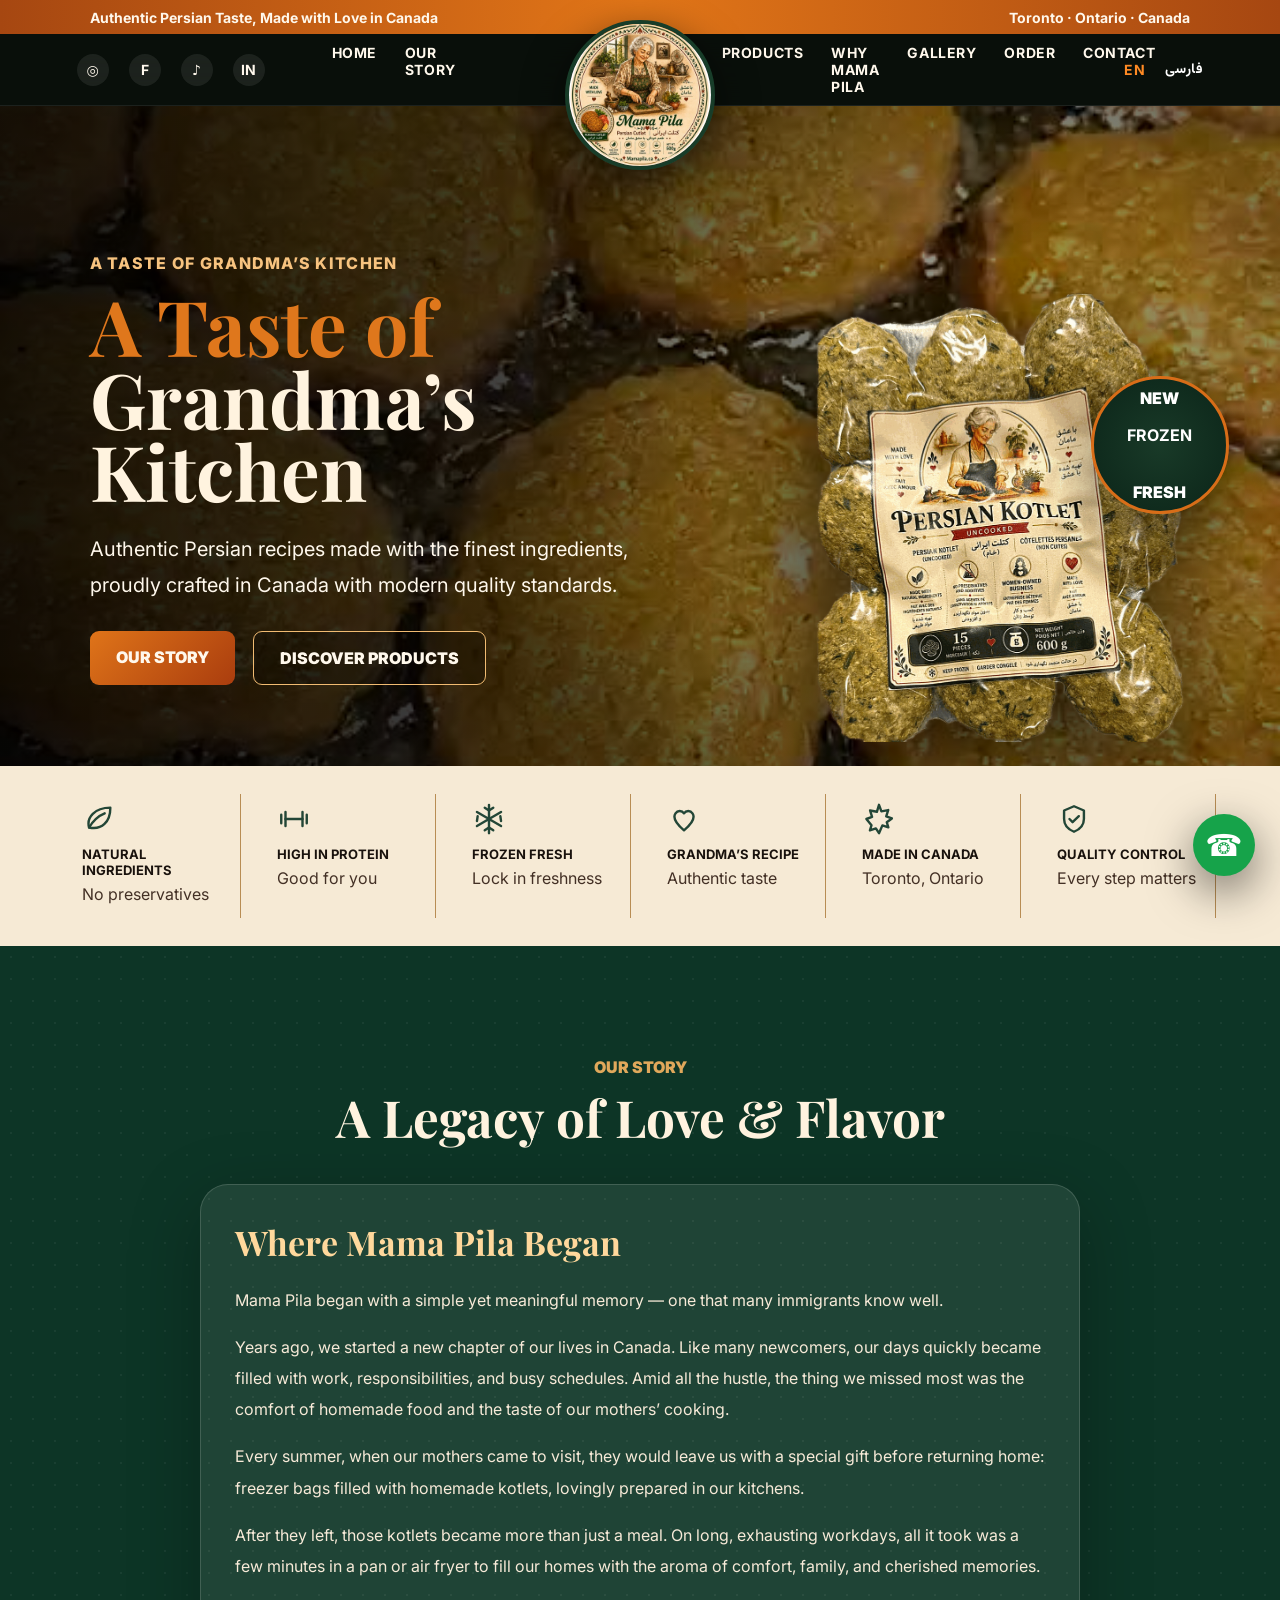
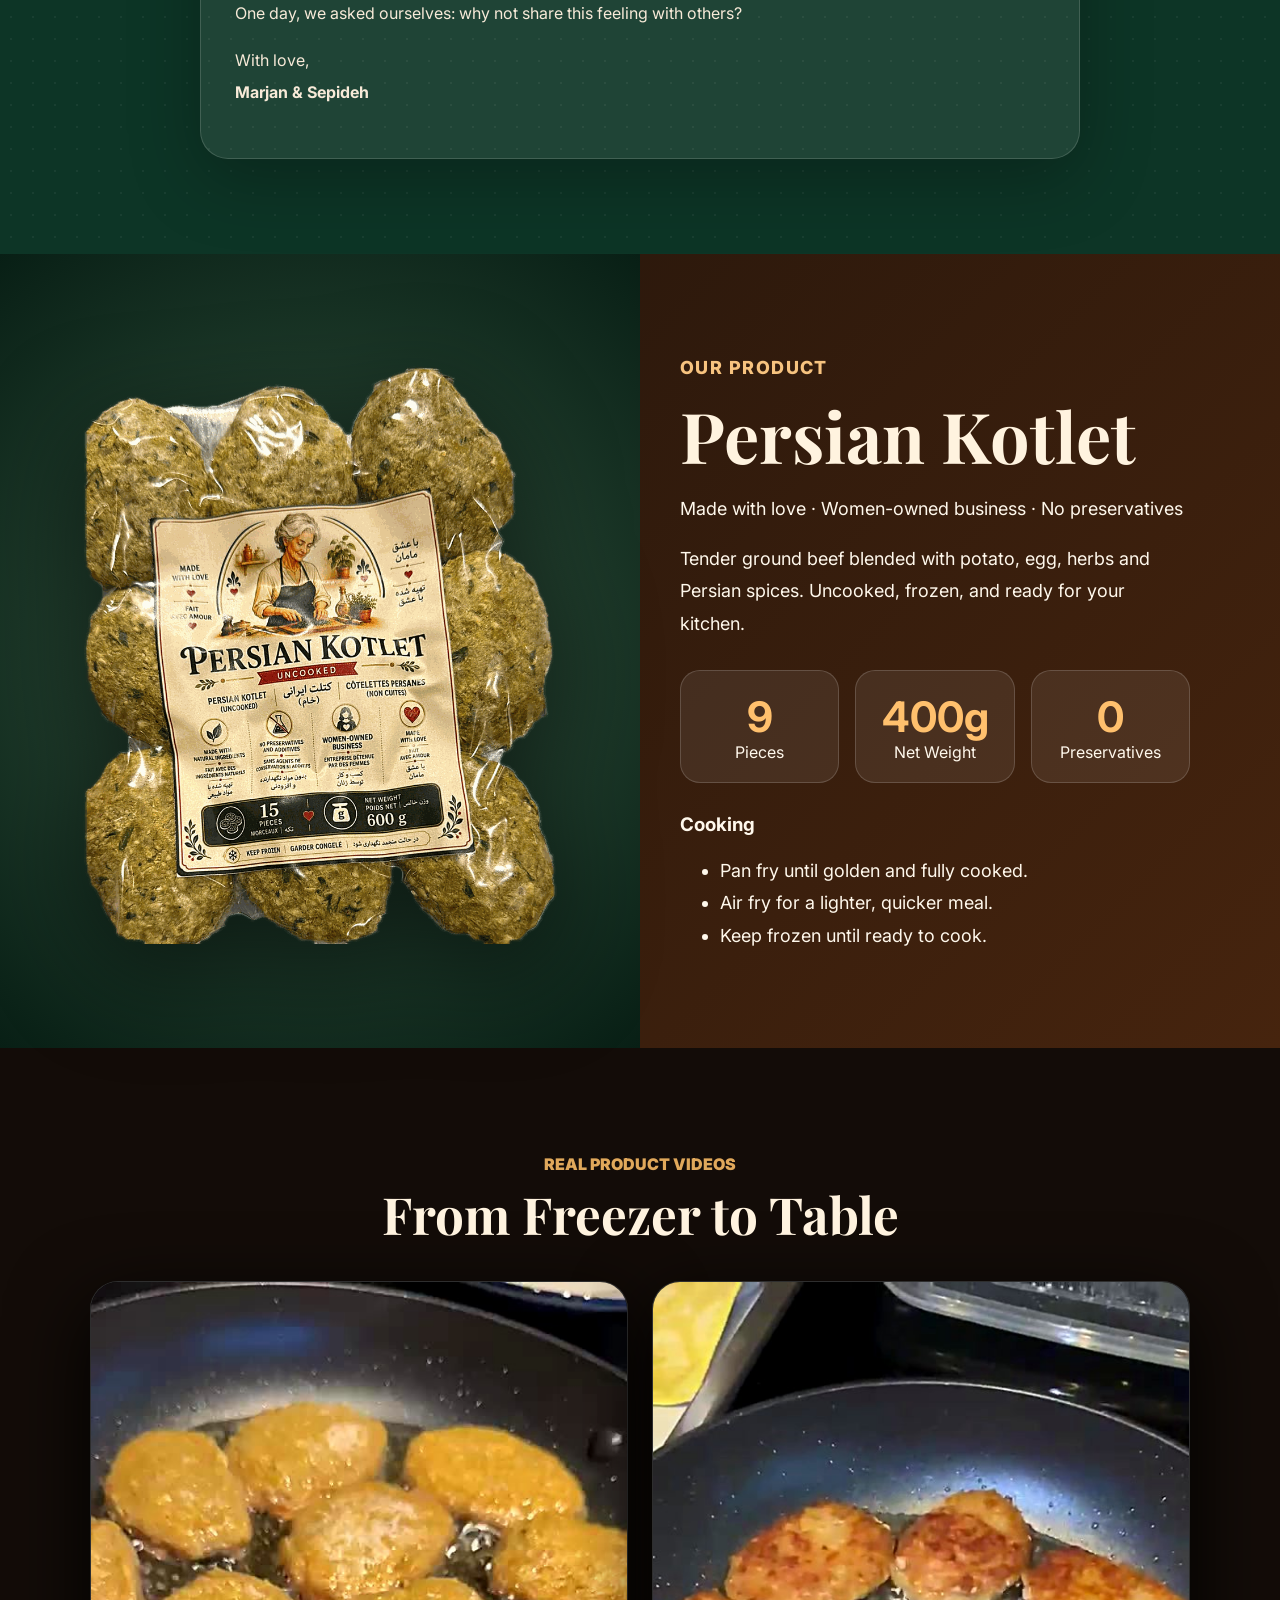
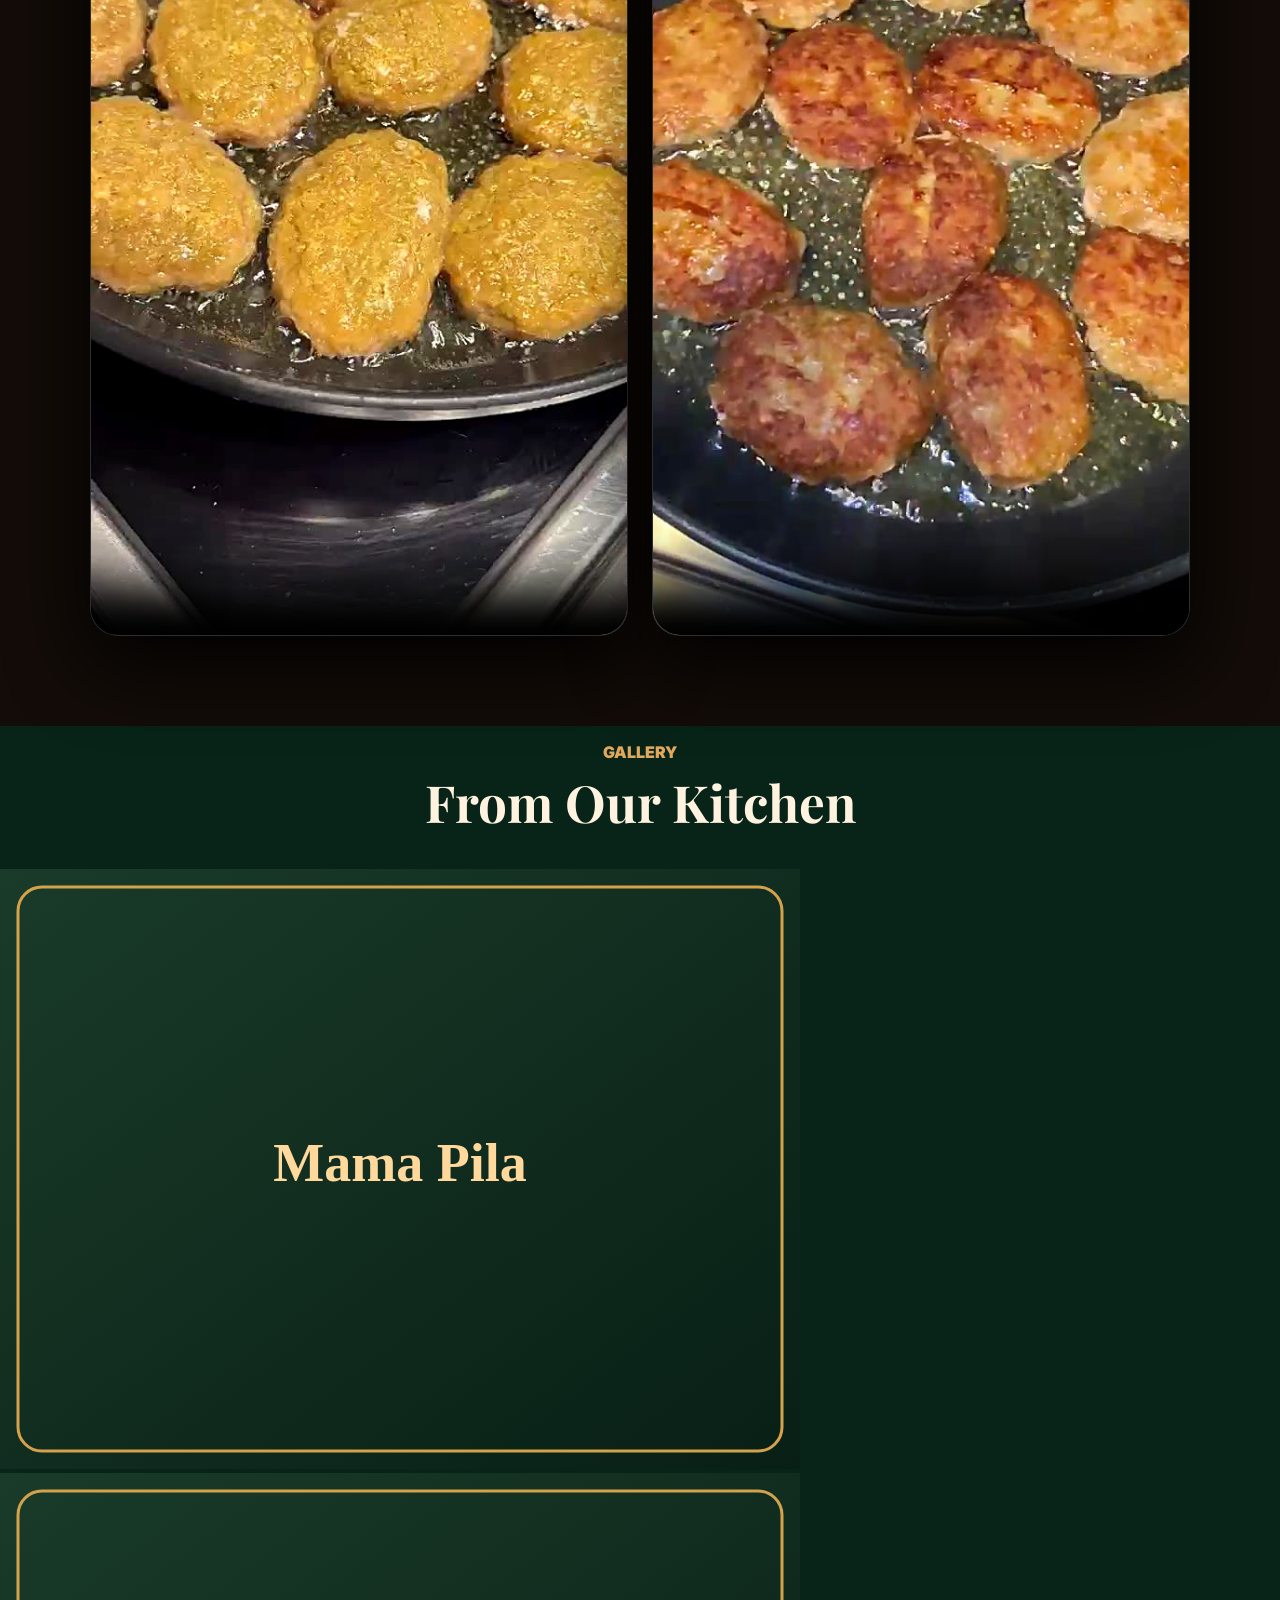
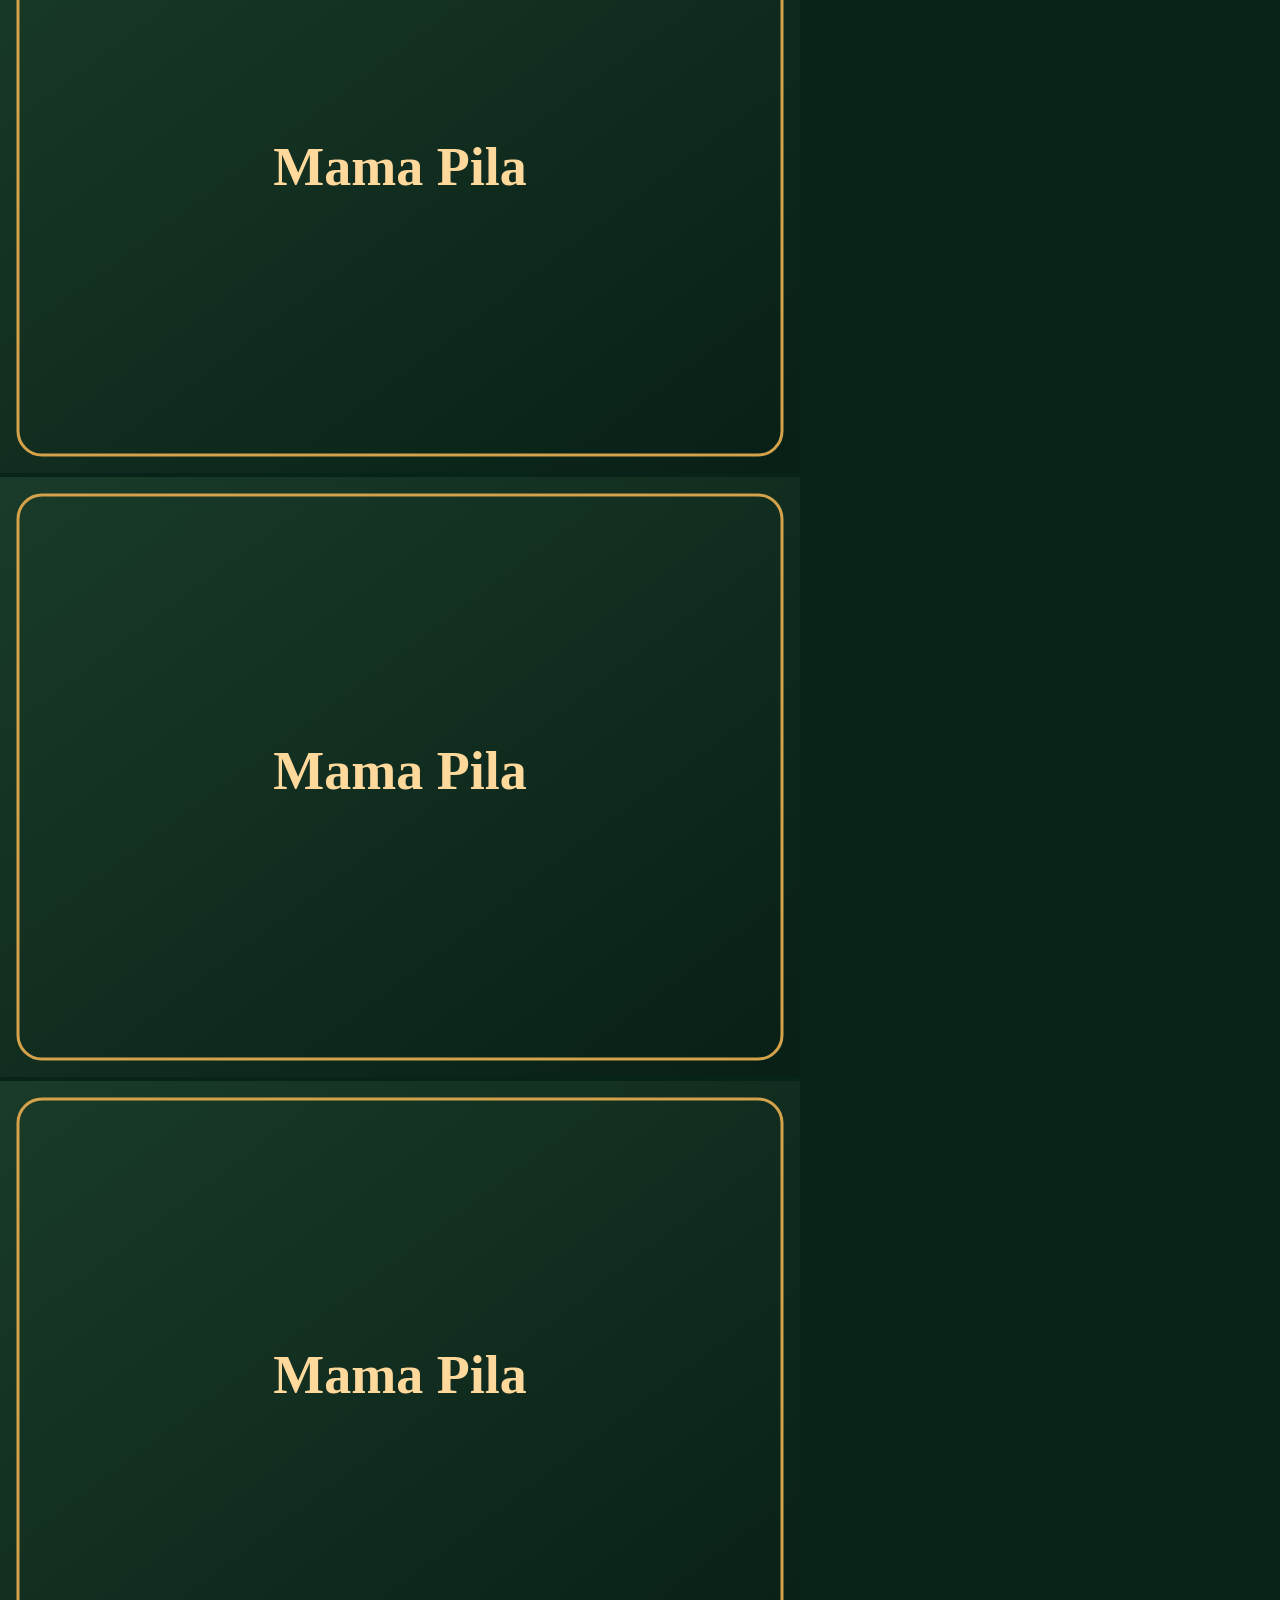
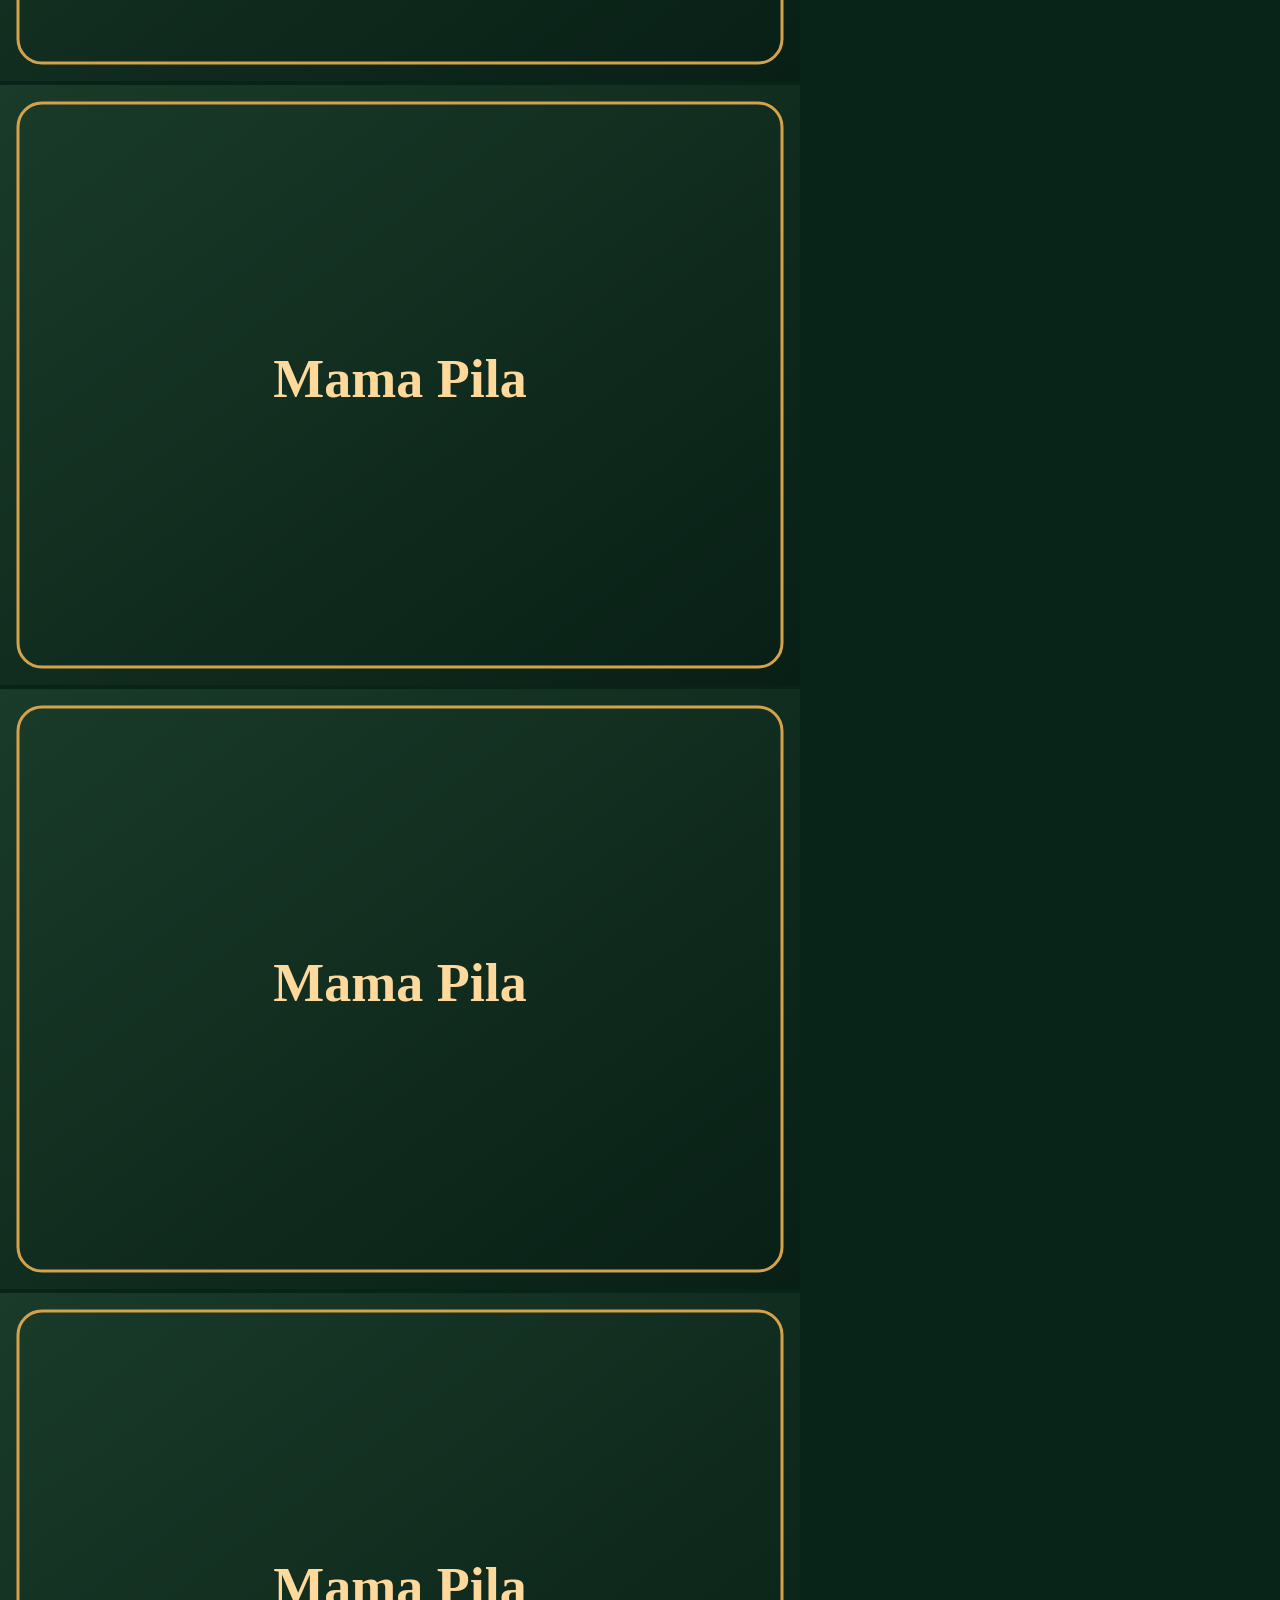
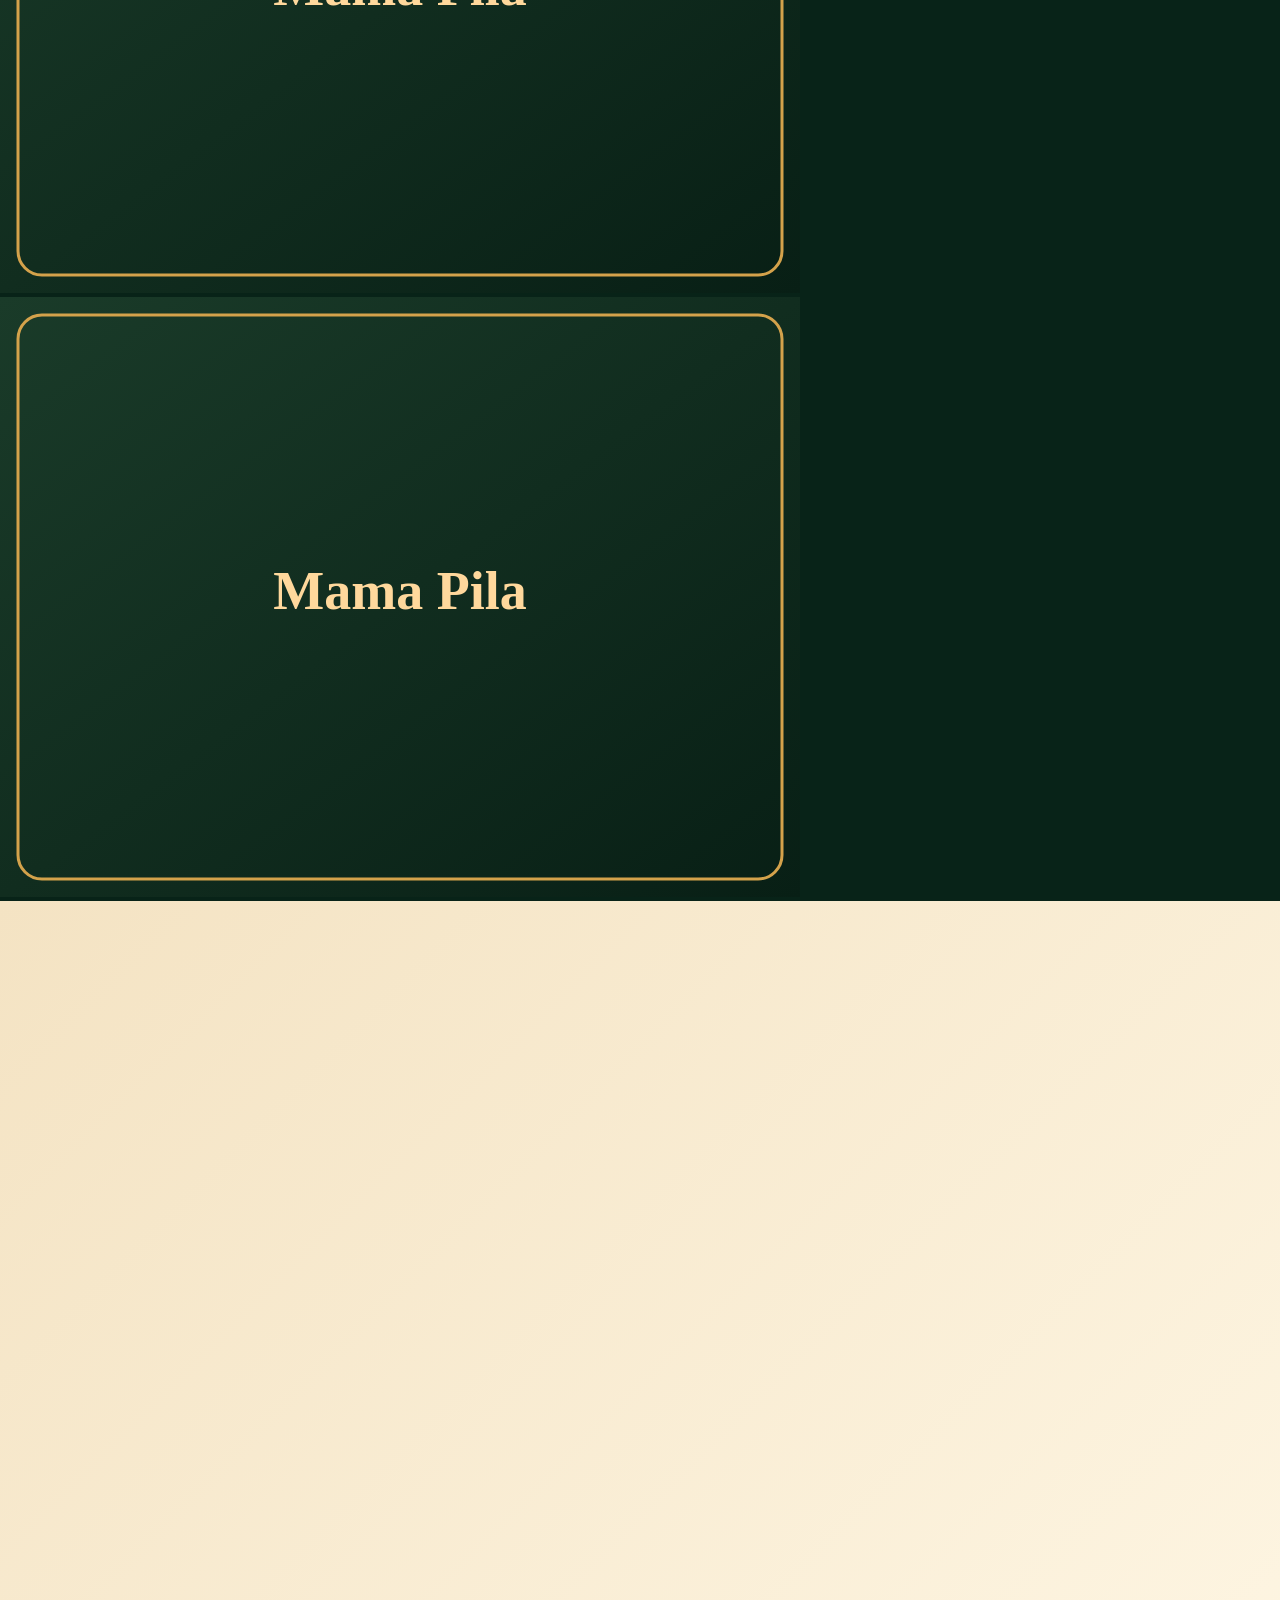
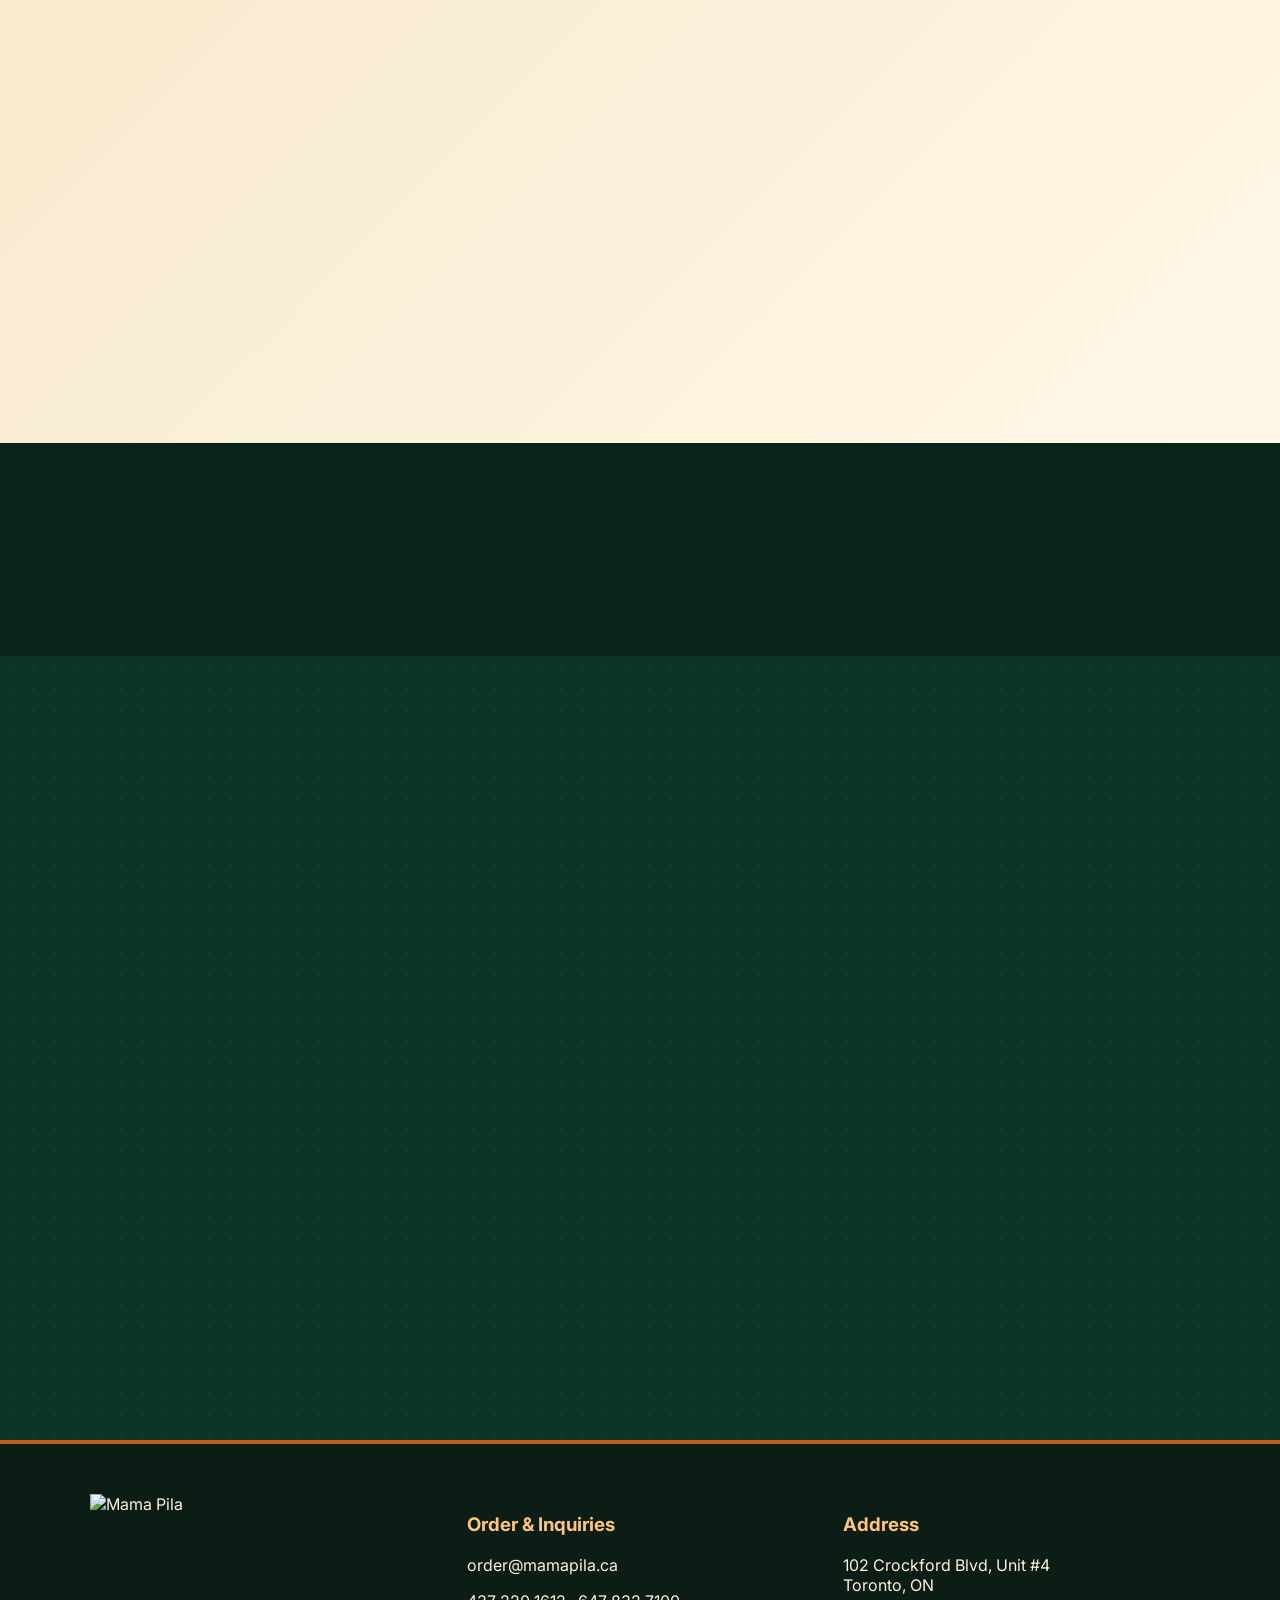
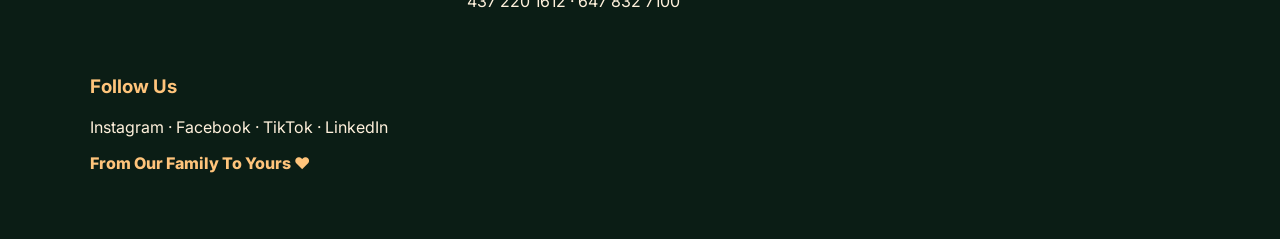
==== commit b3494c96: "Add files via upload Ver9.1" ====
--- a/index.html
+++ b/index.html
@@ -20,9 +20,8 @@
   <header class="nav">
     <a class="social" href="#" aria-label="Instagram">◎</a><a class="social" href="#" aria-label="Facebook">f</a><a class="social" href="#" aria-label="TikTok">♪</a><a class="social" href="#" aria-label="LinkedIn">in</a>
     <nav>
-      <a href="#home">Home</a><a href="#story">Our Story</a><span class="navgap" aria-hidden="true"></span><a href="#product">Products</a><a href="#why">Why Mama Pila</a><a href="#contact">Contact</a>
+      <a href="#home">Home</a><a href="#story">Our Story</a><span class="navgap"><a class="brand" href="#home"><img src="assets/logo-label-small.jpg" alt="Mama Pila logo"></a></span><a href="#product">Products</a><a href="#why">Why Mama Pila</a><a href="#gallery">Gallery</a><a class="order-link" href="#order">Order</a><a href="#contact">Contact</a>
     </nav>
-    <a class="brand" href="#home"><img src="assets/logo-label-small.jpg" alt="Mama Pila logo"></a>
     <a class="lang active" href="index.html">EN</a><a class="lang" href="fa.html">فارسی</a>
   </header>
 
@@ -73,9 +72,10 @@
       <div class="product-copy reveal">
         <p class="eyebrow">Our Product</p>
         <h2>Persian Kotlet</h2>
+        <p class="slogan">Made with love · Women-owned business · No preservatives</p>
         <p>Tender ground beef blended with potato, egg, herbs and Persian spices. Uncooked, frozen, and ready for your kitchen.</p>
         <div class="facts">
-          <div><strong>15</strong><span>Pieces</span></div><div><strong>600g</strong><span>Net Weight</span></div><div><strong>0</strong><span>Preservatives</span></div>
+          <div><strong>9</strong><span>Pieces</span></div><div><strong>400g</strong><span>Net Weight</span></div><div><strong>0</strong><span>Preservatives</span></div>
         </div>
         <h3>Cooking</h3>
         <ul><li>Pan fry until golden and fully cooked.</li><li>Air fry for a lighter, quicker meal.</li><li>Keep frozen until ready to cook.</li></ul>
@@ -90,9 +90,38 @@
       </div>
     </section>
 
+    <section class="gallery-section" id="gallery">
+      <div class="section-title reveal"><p>Gallery</p><h2>From Our Kitchen</h2></div>
+      <div class="gallery-grid reveal">
+        <img src="assets/gallery1.jpg" alt="Mama Pila commercial kitchen" loading="lazy">
+        <img src="assets/gallery4.jpg" alt="Shaping the kotlet" loading="lazy">
+        <img src="assets/gallery5.jpg" alt="Fresh kotlet patty" loading="lazy">
+        <video class="g-video" autoplay muted loop playsinline preload="metadata" poster="assets/gallery7-poster.jpg"><source src="assets/gallery7.mp4" type="video/mp4"></video>
+        <img src="assets/gallery6.jpg" alt="Golden cooked kotlet" loading="lazy">
+        <img src="assets/gallery2.jpg" alt="Kotlet on a plate" loading="lazy">
+        <img src="assets/gallery3.jpg" alt="Kotlet ready to serve" loading="lazy">
+        <img src="assets/gallery8.jpg" alt="Kotlet breakfast" loading="lazy">
+        <img src="assets/gallery9.jpg" alt="Persian meal with kotlet" loading="lazy">
+      </div>
+    </section>
+
     <section class="coming">
       <div class="reveal"><p class="eyebrow">Coming Soon</p><h2>More Persian Homemade Favorites</h2><p>Our vision is to grow Mama Pila into a home for authentic Persian homemade foods across Canada.</p></div>
       <img class="reveal" src="assets/label-wide-small.jpg" alt="Freshly cooked Persian kotlet" loading="lazy">
+    </section>
+
+    <section class="order-section" id="order">
+      <div class="order-card reveal">
+        <p class="eyebrow">Order</p>
+        <h2>Order Mama Pila</h2>
+        <p>To order our products — retail, wholesale, events or corporate — please get in touch. We would love to feed your family and your guests.</p>
+        <div class="order-actions">
+          <a class="btn primary" href="tel:14372201612">Call 437 220 1612</a>
+          <a class="btn wa" href="https://wa.me/14372201612" target="_blank" rel="noopener">WhatsApp</a>
+          <a class="btn ghost" href="mailto:order@mamapila.ca">order@mamapila.ca</a>
+        </div>
+        <p class="order-note">Retail · Wholesale · Events · Corporate</p>
+      </div>
     </section>
 
     <section class="map-section">
@@ -111,6 +140,7 @@
   </main>
 
   <footer id="contact">
+    <div class="foot-brand"><img src="assets/wordmark-cream.png" alt="Mama Pila"></div>
     <div><h3>Order &amp; Inquiries</h3><p><a href="mailto:order@mamapila.ca">order@mamapila.ca</a></p><p><a href="tel:14372201612">437 220 1612</a> · <a href="tel:16478327100">647 832 7100</a></p></div>
     <div><h3>Address</h3><p>102 Crockford Blvd, Unit #4<br>Toronto, ON</p></div>
     <div><h3>Follow Us</h3><p>Instagram · Facebook · TikTok · LinkedIn</p><p class="tagline">From Our Family To Yours ❤️</p></div>
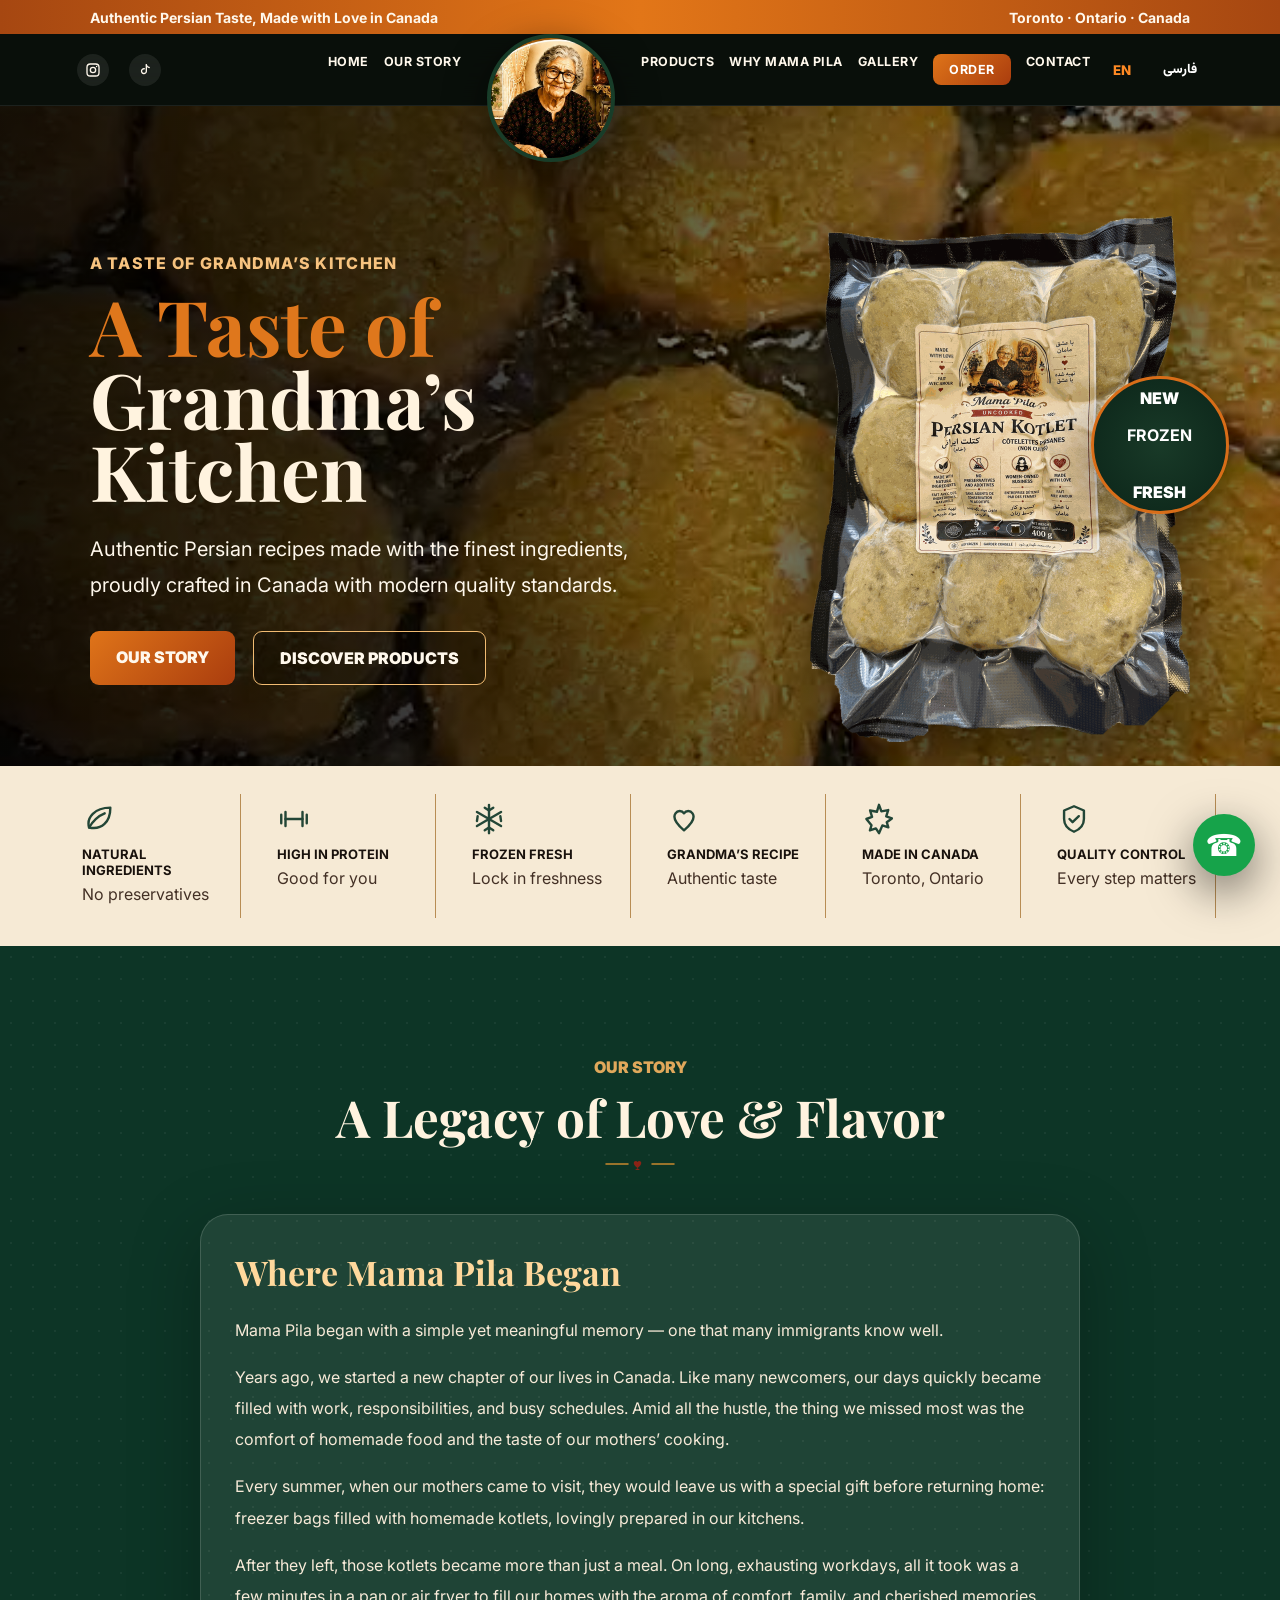
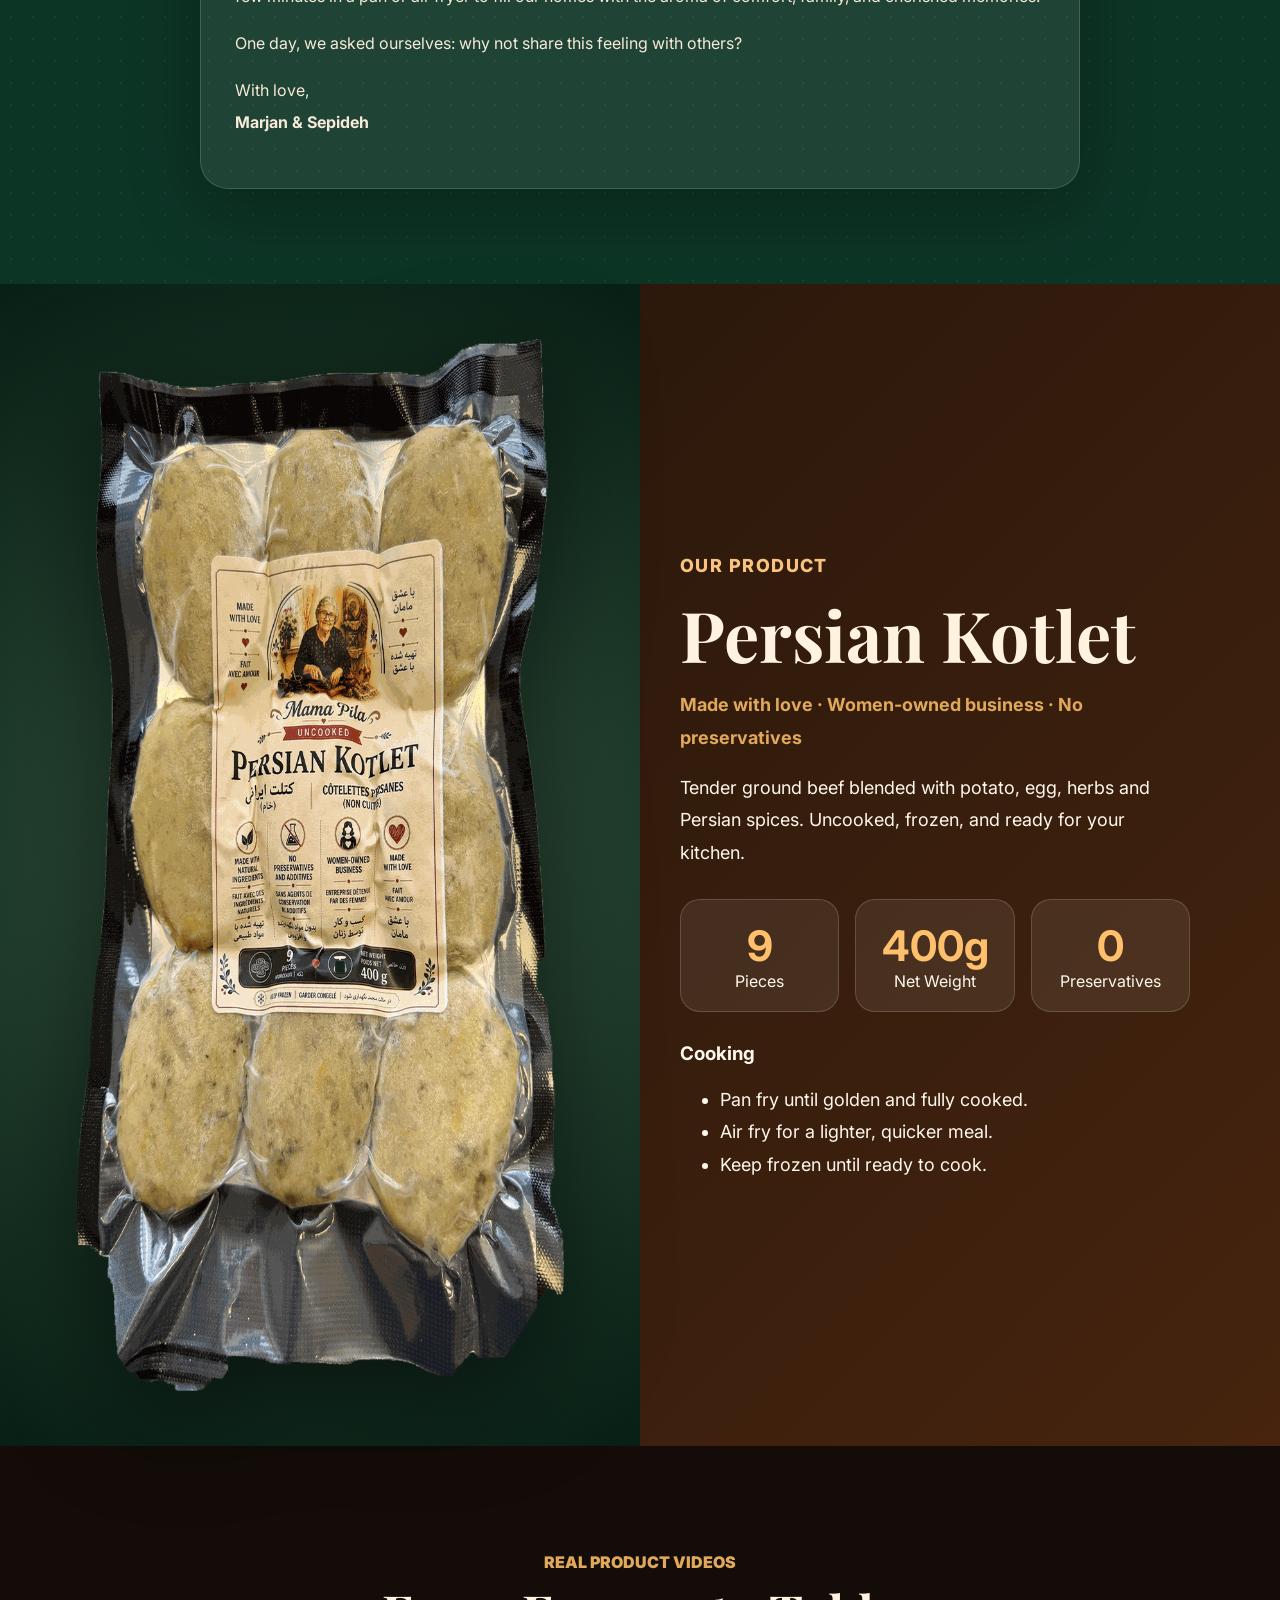
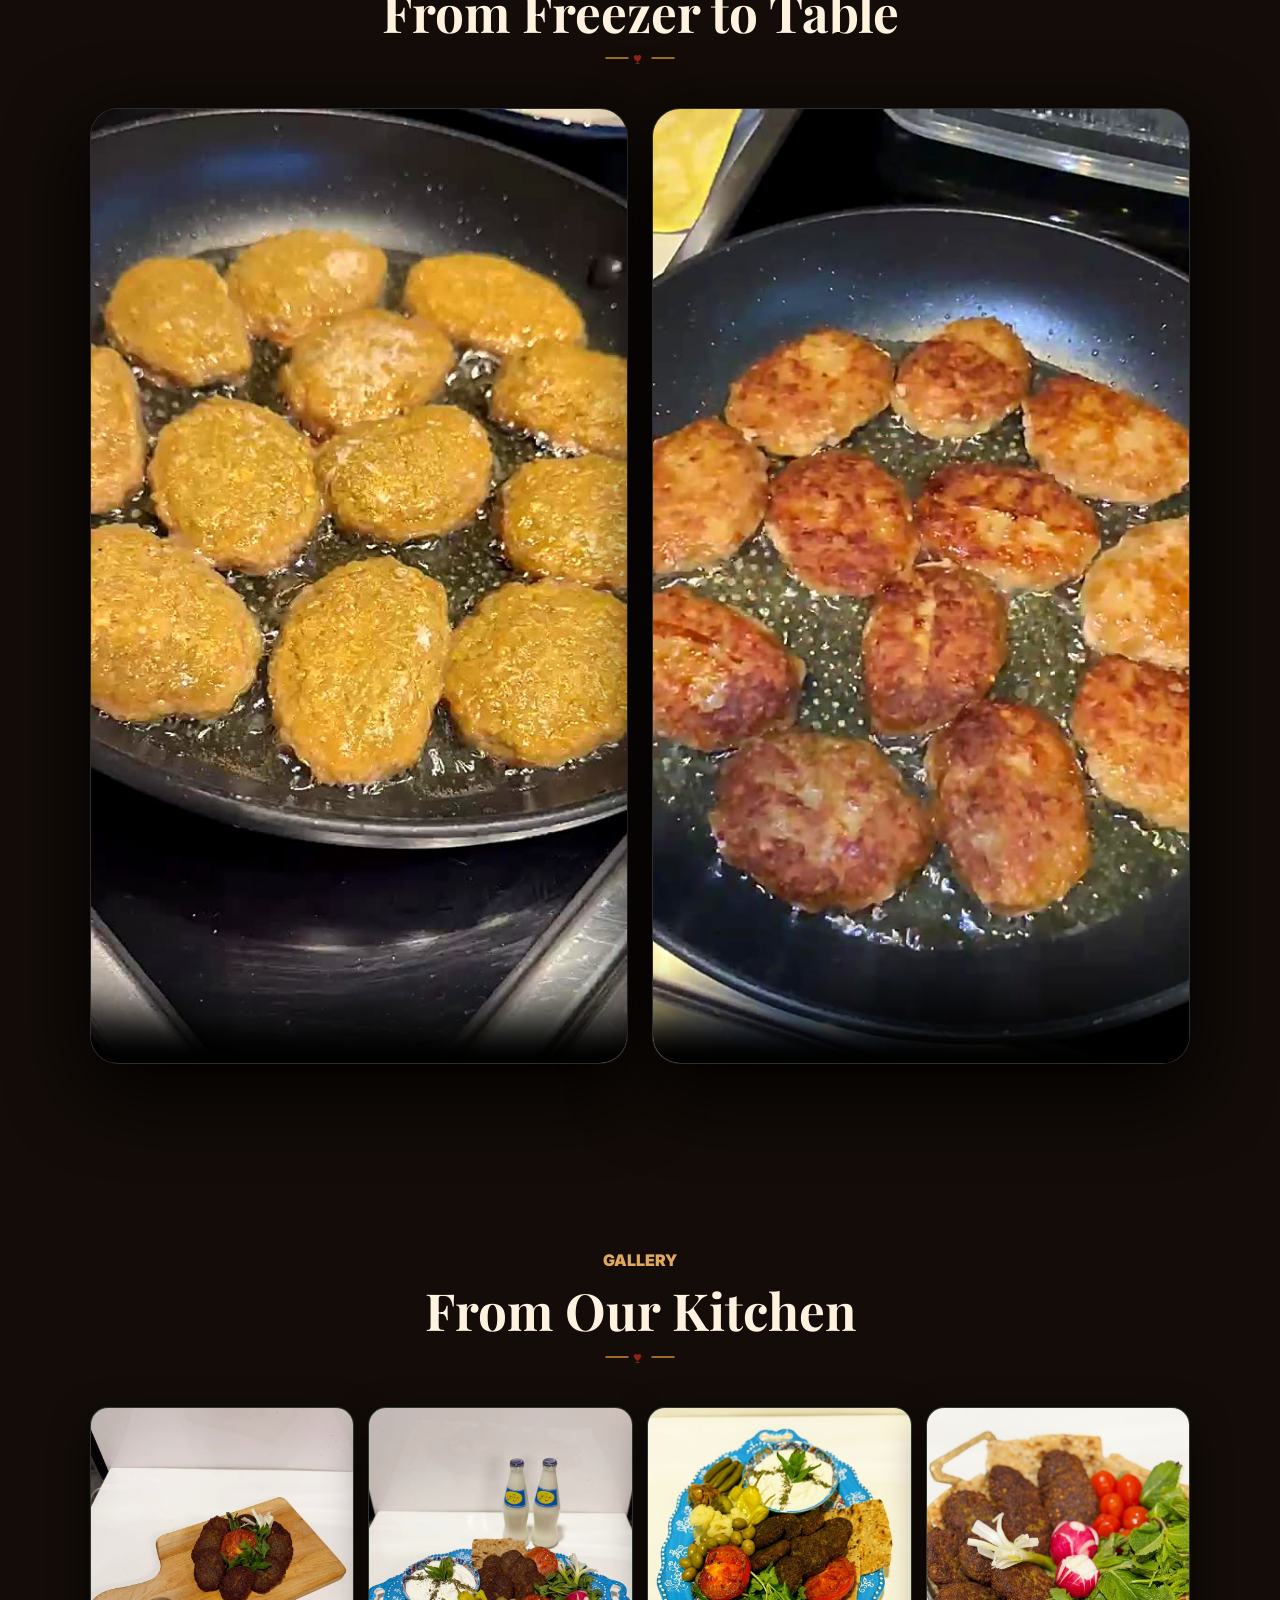
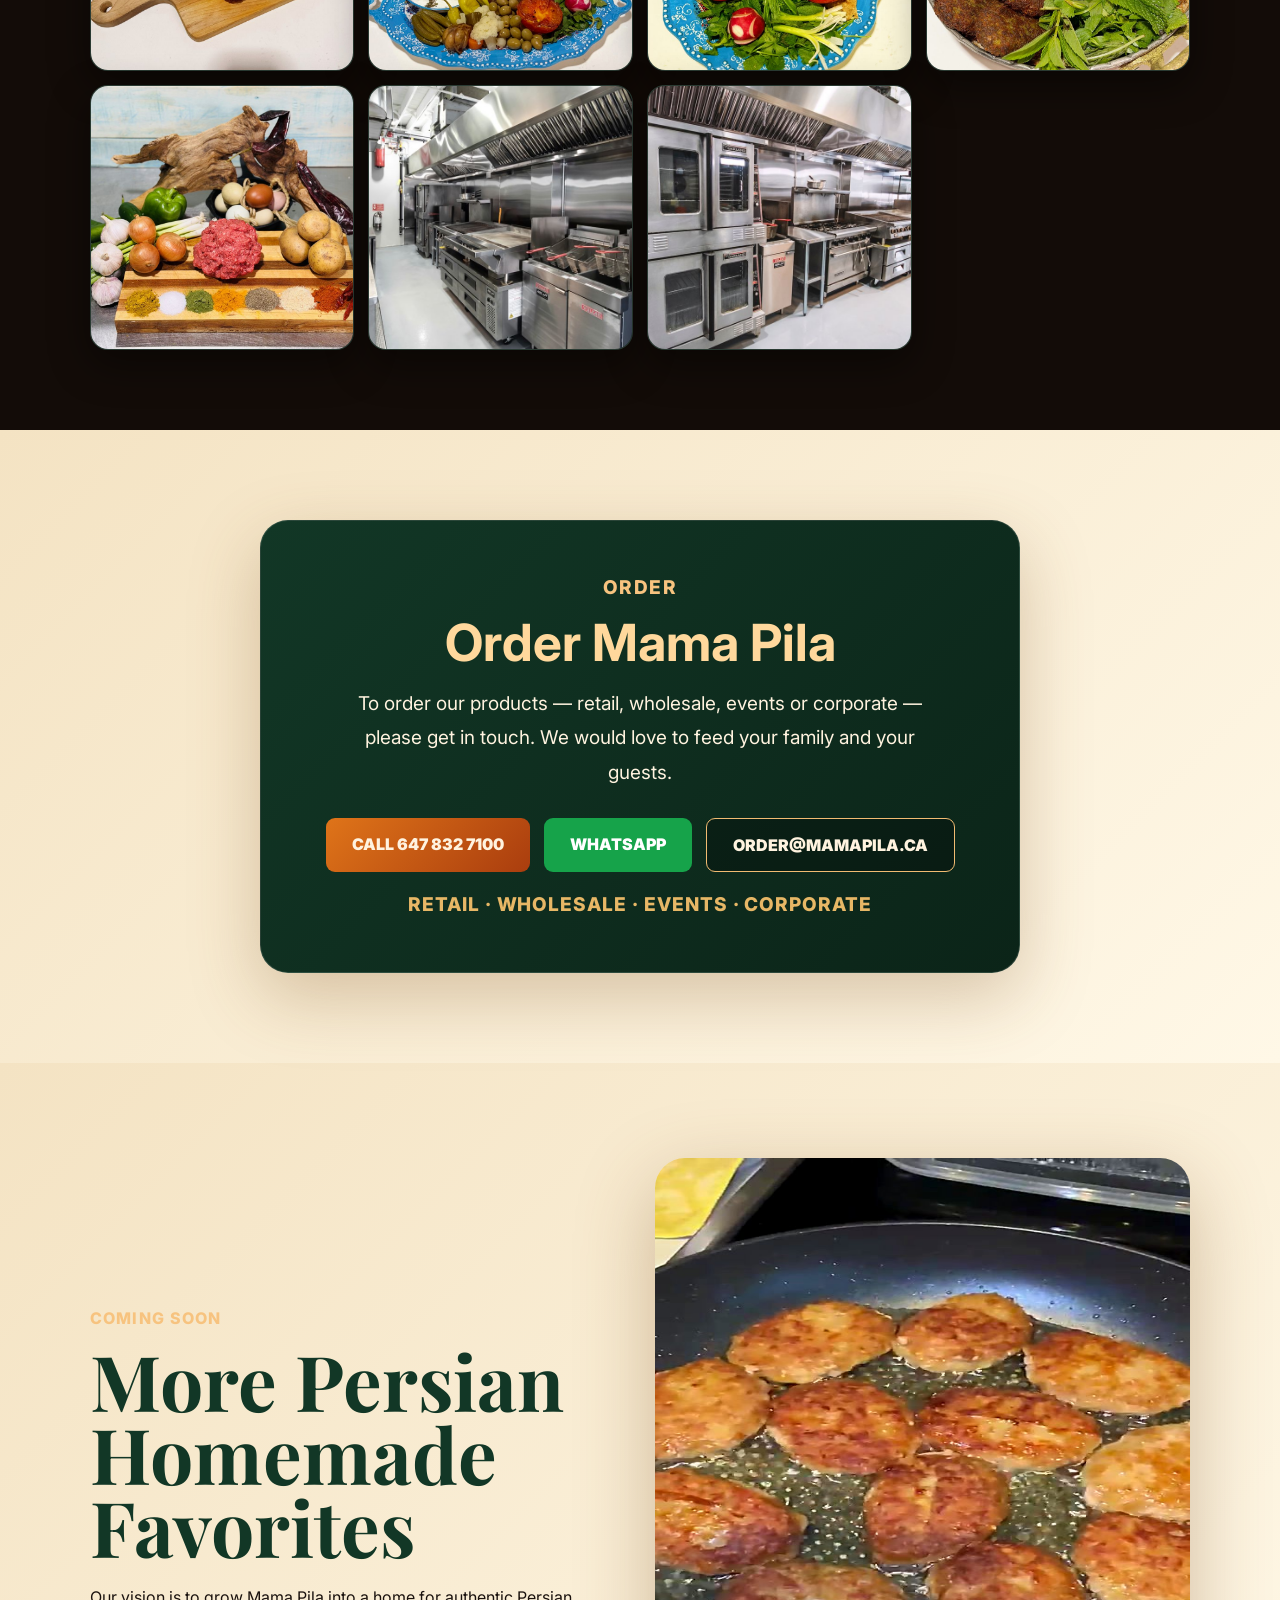
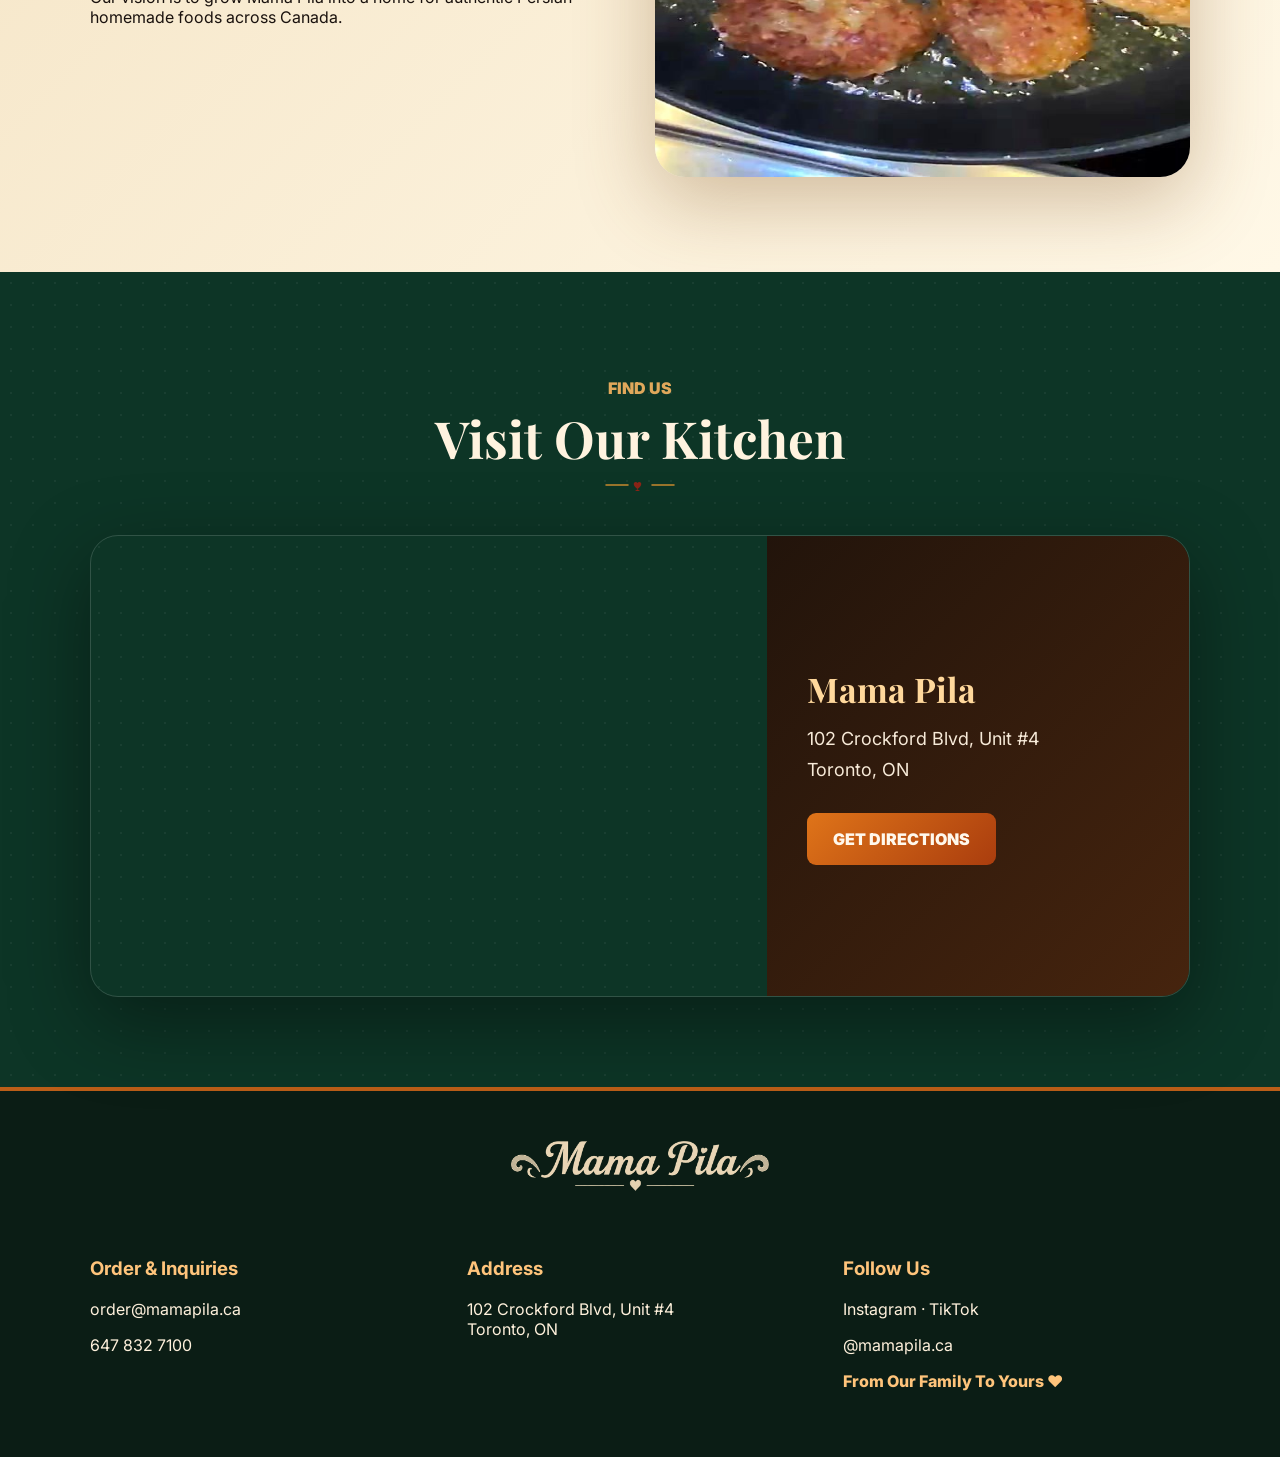
==== commit 5333f8bb: "Add files via upload" ====
--- a/index.html
+++ b/index.html
@@ -4,25 +4,29 @@
   <meta charset="utf-8" />
   <meta name="viewport" content="width=device-width, initial-scale=1" />
   <title>Mama Pila | Persian Kotlet Toronto</title>
-  <meta name="description" content="Mama Pila brings authentic homemade Persian kotlet to busy families across Canada. Ready-to-cook, frozen fresh, made with love in Toronto." />
+  <meta name="description" content="Mama Pila brings authentic homemade Persian kotlet to families across Canada. Ready-to-cook, frozen fresh, made with love in Toronto." />
   <meta name="theme-color" content="#0f3b2a" />
   <meta property="og:title" content="Mama Pila | Persian Kotlet" />
   <meta property="og:description" content="A Taste of Grandma’s Kitchen — authentic Persian homemade food, frozen fresh in Toronto." />
   <meta property="og:image" content="assets/logo-label.jpg" />
   <link rel="preconnect" href="https://fonts.googleapis.com">
   <link rel="preconnect" href="https://fonts.gstatic.com" crossorigin>
-  <link href="https://fonts.googleapis.com/css2?family=Inter:wght@400;500;600;700;800&family=Playfair+Display:wght@600;700;800&family=Vazirmatn:wght@400;500;600;700;800&display=swap" rel="stylesheet">
+  <link rel="preload" as="image" href="assets/video-poster.jpg">
+  <link rel="stylesheet" media="print" onload="this.media='all'" href="https://fonts.googleapis.com/css2?family=Inter:wght@400;500;600;700;800&family=Playfair+Display:wght@600;700;800&family=Vazirmatn:wght@400;500;600;700;800&display=swap">
+  <noscript><link rel="stylesheet" href="https://fonts.googleapis.com/css2?family=Inter:wght@400;500;600;700;800&family=Playfair+Display:wght@600;700;800&family=Vazirmatn:wght@400;500;600;700;800&display=swap"></noscript>
   <link rel="stylesheet" href="styles.css" />
+  <script>(function(){try{var p=new URLSearchParams(location.search).get('lang');var s=p||localStorage.getItem('mp_lang')||'en';if(s!=='fa')s='en';document.documentElement.lang=s;document.documentElement.dir=s==='fa'?'rtl':'ltr';}catch(e){}})();</script>
 </head>
 <body>
-  <div class="topbar"><span>Authentic Persian Taste, Made with Love in Canada</span><span>Toronto · Ontario · Canada</span></div>
+  <div class="topbar"><span data-i18n="tb1">Authentic Persian Taste, Made with Love in Canada</span><span data-i18n="tb2">Toronto · Ontario · Canada</span></div>
 
   <header class="nav">
-    <a class="social" href="#" aria-label="Instagram">◎</a><a class="social" href="#" aria-label="Facebook">f</a><a class="social" href="#" aria-label="TikTok">♪</a><a class="social" href="#" aria-label="LinkedIn">in</a>
+    <a class="social" href="https://instagram.com/mamapila.ca" target="_blank" rel="noopener" aria-label="Instagram"><svg viewBox="0 0 24 24"><rect x="3" y="3" width="18" height="18" rx="5"/><circle cx="12" cy="12" r="4"/><circle cx="17.4" cy="6.6" r="1.1" fill="currentColor" stroke="none"/></svg></a>
+    <a class="social" href="https://www.tiktok.com/@mamapila.ca" target="_blank" rel="noopener" aria-label="TikTok"><svg viewBox="0 0 24 24"><path d="M14 4v9.7a3.6 3.6 0 1 1-3.1-3.57"/><path d="M14 4.3c.5 2.2 2.1 3.8 4.3 4"/></svg></a>
     <nav>
-      <a href="#home">Home</a><a href="#story">Our Story</a><span class="navgap"><a class="brand" href="#home"><img src="assets/logo-label-small.jpg" alt="Mama Pila logo"></a></span><a href="#product">Products</a><a href="#why">Why Mama Pila</a><a href="#gallery">Gallery</a><a class="order-link" href="#order">Order</a><a href="#contact">Contact</a>
+      <a href="#home" data-i18n="nHome">Home</a><a href="#story" data-i18n="nStory">Our Story</a><span class="navgap"><a class="brand" href="#home" aria-label="Mama Pila"><img src="assets/logo-label-small.jpg" alt="Mama Pila logo" width="128" height="128"></a></span><a href="#product" data-i18n="nProd">Products</a><a href="#why" data-i18n="nWhy">Why Mama Pila</a><a href="#gallery" data-i18n="nGal">Gallery</a><a class="order-link" href="#order" data-i18n="nOrder">Order</a><a href="#contact" data-i18n="nContact">Contact</a>
     </nav>
-    <a class="lang active" href="index.html">EN</a><a class="lang" href="fa.html">فارسی</a>
+    <button class="lang active" data-lang="en">EN</button><button class="lang" data-lang="fa">فارسی</button>
   </header>
 
   <main id="home">
@@ -32,120 +36,117 @@
       </video>
       <div class="shade"></div>
       <div class="hero-content reveal">
-        <p class="eyebrow">A Taste of Grandma’s Kitchen</p>
-        <h1><span>A Taste of</span><br>Grandma’s Kitchen</h1>
-        <p class="lead">Authentic Persian recipes made with the finest ingredients, proudly crafted in Canada with modern quality standards.</p>
-        <div class="actions"><a href="#story" class="btn primary">Our Story</a><a href="#product" class="btn ghost">Discover Products</a></div>
+        <p class="eyebrow" data-i18n="hEye">A Taste of Grandma’s Kitchen</p>
+        <h1 data-i18n="hH1"><span>A Taste of</span><br>Grandma’s Kitchen</h1>
+        <p class="lead" data-i18n="hLead">Authentic Persian recipes made with the finest ingredients, proudly crafted in Canada with modern quality standards.</p>
+        <div class="actions"><a href="#story" class="btn primary" data-i18n="hB1">Our Story</a><a href="#product" class="btn ghost" data-i18n="hB2">Discover Products</a></div>
       </div>
-      <img class="hero-pack reveal" src="assets/product-pack-clean.png" alt="Mama Pila Persian Kotlet package">
-      <div class="badge">NEW<br><strong>FROZEN</strong><br>FRESH</div>
+      <img class="hero-pack reveal" src="assets/product-pack-clean.png" alt="Mama Pila Persian Kotlet package" width="760" height="1052">
+      <div class="badge" data-i18n="hBadge">NEW<br><strong>FROZEN</strong><br>FRESH</div>
     </section>
 
     <section class="proof-strip" id="why">
-      <article><svg class="ico" viewBox="0 0 24 24"><path d="M5 18c9 2 15-4 15-14C9 4 3 11 5 18z"/><path d="M5 18C8 13 11 10 16 8"/></svg><b>Natural Ingredients</b><span>No preservatives</span></article>
-      <article><svg class="ico" viewBox="0 0 24 24"><path d="M3 9v6M6 7v10M18 7v10M21 9v6"/><path d="M6 12h12"/></svg><b>High in Protein</b><span>Good for you</span></article>
-      <article><svg class="ico" viewBox="0 0 24 24"><path d="M12 2v20M3.5 7l17 10M20.5 7l-17 10"/><path d="M9 4l3 2 3-2M9 20l3-2 3 2M4 10l-.5 3.4M20 10l.5 3.4"/></svg><b>Frozen Fresh</b><span>Lock in freshness</span></article>
-      <article><svg class="ico" viewBox="0 0 24 24"><path d="M12 20C6 15 4 11 6 8a3.6 3.6 0 016 0 3.6 3.6 0 016 0c2 3 0 7-6 12z"/></svg><b>Grandma’s Recipe</b><span>Authentic taste</span></article>
-      <article><svg class="ico" viewBox="0 0 24 24"><path d="M12 2l1.7 4.6 4.8-.9-1.4 4.4 4 1.5-3.6 2.7 1.1 3.6-4.2-1.4L12 22l-2.2-3.4-4.2 1.4 1.1-3.6L3.1 12l4-1.5L5.7 6l4.8.9z"/></svg><b>Made in Canada</b><span>Toronto, Ontario</span></article>
-      <article><svg class="ico" viewBox="0 0 24 24"><path d="M12 3l7 3v6c0 4.2-3 7.4-7 9-4-1.6-7-4.8-7-9V6z"/><path d="M8.8 12l2.2 2.2L15.4 10"/></svg><b>Quality Control</b><span>Every step matters</span></article>
+      <article><svg class="ico" viewBox="0 0 24 24"><path d="M5 18c9 2 15-4 15-14C9 4 3 11 5 18z"/><path d="M5 18C8 13 11 10 16 8"/></svg><b data-i18n="p1t">Natural Ingredients</b><span data-i18n="p1s">No preservatives</span></article>
+      <article><svg class="ico" viewBox="0 0 24 24"><path d="M3 9v6M6 7v10M18 7v10M21 9v6"/><path d="M6 12h12"/></svg><b data-i18n="p2t">High in Protein</b><span data-i18n="p2s">Good for you</span></article>
+      <article><svg class="ico" viewBox="0 0 24 24"><path d="M12 2v20M3.5 7l17 10M20.5 7l-17 10"/><path d="M9 4l3 2 3-2M9 20l3-2 3 2M4 10l-.5 3.4M20 10l.5 3.4"/></svg><b data-i18n="p3t">Frozen Fresh</b><span data-i18n="p3s">Lock in freshness</span></article>
+      <article><svg class="ico" viewBox="0 0 24 24"><path d="M12 20C6 15 4 11 6 8a3.6 3.6 0 016 0 3.6 3.6 0 016 0c2 3 0 7-6 12z"/></svg><b data-i18n="p4t">Grandma’s Recipe</b><span data-i18n="p4s">Authentic taste</span></article>
+      <article><svg class="ico" viewBox="0 0 24 24"><path d="M12 2l1.7 4.6 4.8-.9-1.4 4.4 4 1.5-3.6 2.7 1.1 3.6-4.2-1.4L12 22l-2.2-3.4-4.2 1.4 1.1-3.6L3.1 12l4-1.5L5.7 6l4.8.9z"/></svg><b data-i18n="p5t">Made in Canada</b><span data-i18n="p5s">Toronto, Ontario</span></article>
+      <article><svg class="ico" viewBox="0 0 24 24"><path d="M12 3l7 3v6c0 4.2-3 7.4-7 9-4-1.6-7-4.8-7-9V6z"/><path d="M8.8 12l2.2 2.2L15.4 10"/></svg><b data-i18n="p6t">Quality Control</b><span data-i18n="p6s">Every step matters</span></article>
     </section>
 
     <section class="story-section" id="story">
-      <div class="section-title reveal"><p>Our Story</p><h2>A Legacy of Love &amp; Flavor</h2></div>
+      <div class="section-title reveal"><p data-i18n="sEye">Our Story</p><h2 data-i18n="sH2">A Legacy of Love &amp; Flavor</h2></div>
       <div class="story-grid single">
         <div class="story-card reveal">
-          <h3>Where Mama Pila Began</h3>
-          <p>Mama Pila began with a simple yet meaningful memory — one that many immigrants know well.</p>
-          <p>Years ago, we started a new chapter of our lives in Canada. Like many newcomers, our days quickly became filled with work, responsibilities, and busy schedules. Amid all the hustle, the thing we missed most was the comfort of homemade food and the taste of our mothers’ cooking.</p>
-          <p>Every summer, when our mothers came to visit, they would leave us with a special gift before returning home: freezer bags filled with homemade kotlets, lovingly prepared in our kitchens.</p>
-          <p>After they left, those kotlets became more than just a meal. On long, exhausting workdays, all it took was a few minutes in a pan or air fryer to fill our homes with the aroma of comfort, family, and cherished memories.</p>
-          <p>One day, we asked ourselves: why not share this feeling with others?</p>
-          <p>With love,<br><b>Marjan &amp; Sepideh</b></p>
+          <h3 data-i18n="sH3">Where Mama Pila Began</h3>
+          <p data-i18n="sP1">Mama Pila began with a simple yet meaningful memory — one that many immigrants know well.</p>
+          <p data-i18n="sP2">Years ago, we started a new chapter of our lives in Canada. Like many newcomers, our days quickly became filled with work, responsibilities, and busy schedules. Amid all the hustle, the thing we missed most was the comfort of homemade food and the taste of our mothers’ cooking.</p>
+          <p data-i18n="sP3">Every summer, when our mothers came to visit, they would leave us with a special gift before returning home: freezer bags filled with homemade kotlets, lovingly prepared in our kitchens.</p>
+          <p data-i18n="sP4">After they left, those kotlets became more than just a meal. On long, exhausting workdays, all it took was a few minutes in a pan or air fryer to fill our homes with the aroma of comfort, family, and cherished memories.</p>
+          <p data-i18n="sP5">One day, we asked ourselves: why not share this feeling with others?</p>
+          <p data-i18n="sSign">With love,<br><b>Marjan &amp; Sepideh</b></p>
         </div>
       </div>
     </section>
 
     <section class="product-section" id="product">
       <div class="product-media reveal">
-        <img src="assets/product-pack-clean.png" alt="Persian Kotlet package" loading="lazy">
+        <img src="assets/product-pack-clean.png" alt="Persian Kotlet package" width="760" height="1052" loading="lazy">
       </div>
       <div class="product-copy reveal">
-        <p class="eyebrow">Our Product</p>
-        <h2>Persian Kotlet</h2>
-        <p class="slogan">Made with love · Women-owned business · No preservatives</p>
-        <p>Tender ground beef blended with potato, egg, herbs and Persian spices. Uncooked, frozen, and ready for your kitchen.</p>
+        <p class="eyebrow" data-i18n="prEye">Our Product</p>
+        <h2 data-i18n="prH2">Persian Kotlet</h2>
+        <p class="slogan" data-i18n="prSlogan">Made with love · Women-owned business · No preservatives</p>
+        <p data-i18n="prDesc">Tender ground beef blended with potato, egg, herbs and Persian spices. Uncooked, frozen, and ready for your kitchen.</p>
         <div class="facts">
-          <div><strong>9</strong><span>Pieces</span></div><div><strong>400g</strong><span>Net Weight</span></div><div><strong>0</strong><span>Preservatives</span></div>
+          <div><strong data-i18n="prF1n">9</strong><span data-i18n="prF1l">Pieces</span></div><div><strong data-i18n="prF2n">400g</strong><span data-i18n="prF2l">Net Weight</span></div><div><strong data-i18n="prF3n">0</strong><span data-i18n="prF3l">Preservatives</span></div>
         </div>
-        <h3>Cooking</h3>
-        <ul><li>Pan fry until golden and fully cooked.</li><li>Air fry for a lighter, quicker meal.</li><li>Keep frozen until ready to cook.</li></ul>
+        <h3 data-i18n="prCook">Cooking</h3>
+        <ul><li data-i18n="prC1">Pan fry until golden and fully cooked.</li><li data-i18n="prC2">Air fry for a lighter, quicker meal.</li><li data-i18n="prC3">Keep frozen until ready to cook.</li></ul>
       </div>
     </section>
 
     <section class="video-section">
-      <div class="section-title reveal"><p>Real Product Videos</p><h2>From Freezer to Table</h2></div>
+      <div class="section-title reveal"><p data-i18n="vEye">Real Product Videos</p><h2 data-i18n="vH2">From Freezer to Table</h2></div>
       <div class="video-grid">
-        <video controls playsinline preload="metadata" poster="assets/video-poster.jpg"><source src="assets/kotlet-video-1.mp4" type="video/mp4"></video>
-        <video controls playsinline preload="metadata" poster="assets/label-wide-small.jpg"><source src="assets/kotlet-video-2.mp4" type="video/mp4"></video>
+        <video controls playsinline preload="none" poster="assets/video-poster.jpg"><source src="assets/kotlet-video-1.mp4" type="video/mp4"></video>
+        <video controls playsinline preload="none" poster="assets/label-wide-small.jpg"><source src="assets/kotlet-video-2.mp4" type="video/mp4"></video>
       </div>
     </section>
 
     <section class="gallery-section" id="gallery">
-      <div class="section-title reveal"><p>Gallery</p><h2>From Our Kitchen</h2></div>
+      <div class="section-title reveal"><p data-i18n="gEye">Gallery</p><h2 data-i18n="gH2">From Our Kitchen</h2></div>
       <div class="gallery-grid reveal">
-        <img src="assets/gallery1.jpg" alt="Mama Pila commercial kitchen" loading="lazy">
-        <img src="assets/gallery4.jpg" alt="Shaping the kotlet" loading="lazy">
-        <img src="assets/gallery5.jpg" alt="Fresh kotlet patty" loading="lazy">
-        <video class="g-video" autoplay muted loop playsinline preload="metadata" poster="assets/gallery7-poster.jpg"><source src="assets/gallery7.mp4" type="video/mp4"></video>
-        <img src="assets/gallery6.jpg" alt="Golden cooked kotlet" loading="lazy">
-        <img src="assets/gallery2.jpg" alt="Kotlet on a plate" loading="lazy">
-        <img src="assets/gallery3.jpg" alt="Kotlet ready to serve" loading="lazy">
-        <img src="assets/gallery8.jpg" alt="Kotlet breakfast" loading="lazy">
-        <img src="assets/gallery9.jpg" alt="Persian meal with kotlet" loading="lazy">
+        <img src="assets/gallery1.jpg" alt="Mama Pila kotlet platter" width="862" height="1080" loading="lazy">
+        <img src="assets/gallery2.jpg" alt="Persian kotlet served" width="862" height="1080" loading="lazy">
+        <img src="assets/gallery3.jpg" alt="Kotlet with herbs and pickles" width="862" height="1080" loading="lazy">
+        <img src="assets/gallery4.jpg" alt="Freshly fried kotlet" width="871" height="1080" loading="lazy">
+        <img src="assets/gallery5.jpg" alt="Fresh ingredients and spices" width="1080" height="810" loading="lazy">
+        <img src="assets/gallery6.jpg" alt="Our commercial kitchen" width="1080" height="608" loading="lazy">
+        <img src="assets/gallery7.jpg" alt="Our commercial kitchen" width="1080" height="608" loading="lazy">
+      </div>
+    </section>
+
+    <section class="order-section" id="order">
+      <div class="order-card reveal">
+        <p class="eyebrow" data-i18n="oEye">Order</p>
+        <h2 data-i18n="oH2">Order Mama Pila</h2>
+        <p data-i18n="oP">To order our products — retail, wholesale, events or corporate — please get in touch. We would love to feed your family and your guests.</p>
+        <div class="order-actions">
+          <a class="btn primary" href="tel:16478327100" data-i18n="oCall">Call 647 832 7100</a>
+          <a class="btn wa" href="https://wa.me/16478327100" target="_blank" rel="noopener" data-i18n="oWa">WhatsApp</a>
+          <a class="btn ghost" href="mailto:order@mamapila.ca">order@mamapila.ca</a>
+        </div>
+        <p class="order-note" data-i18n="oNote">Retail · Wholesale · Events · Corporate</p>
       </div>
     </section>
 
     <section class="coming">
-      <div class="reveal"><p class="eyebrow">Coming Soon</p><h2>More Persian Homemade Favorites</h2><p>Our vision is to grow Mama Pila into a home for authentic Persian homemade foods across Canada.</p></div>
-      <img class="reveal" src="assets/label-wide-small.jpg" alt="Freshly cooked Persian kotlet" loading="lazy">
-    </section>
-
-    <section class="order-section" id="order">
-      <div class="order-card reveal">
-        <p class="eyebrow">Order</p>
-        <h2>Order Mama Pila</h2>
-        <p>To order our products — retail, wholesale, events or corporate — please get in touch. We would love to feed your family and your guests.</p>
-        <div class="order-actions">
-          <a class="btn primary" href="tel:14372201612">Call 437 220 1612</a>
-          <a class="btn wa" href="https://wa.me/14372201612" target="_blank" rel="noopener">WhatsApp</a>
-          <a class="btn ghost" href="mailto:order@mamapila.ca">order@mamapila.ca</a>
-        </div>
-        <p class="order-note">Retail · Wholesale · Events · Corporate</p>
-      </div>
+      <div class="reveal"><p class="eyebrow" data-i18n="cEye">Coming Soon</p><h2 data-i18n="cH2">More Persian Homemade Favorites</h2><p data-i18n="cP">Our vision is to grow Mama Pila into a home for authentic Persian homemade foods across Canada.</p></div>
+      <img class="reveal" src="assets/label-wide-small.jpg" alt="Freshly cooked Persian kotlet" width="1100" height="619" loading="lazy">
     </section>
 
     <section class="map-section">
-      <div class="section-title reveal"><p>Find Us</p><h2>Visit Our Kitchen</h2></div>
+      <div class="section-title reveal"><p data-i18n="mEye">Find Us</p><h2 data-i18n="mH2">Visit Our Kitchen</h2></div>
       <div class="map-wrap reveal">
-        <iframe title="Mama Pila location map"
-          src="https://maps.google.com/maps?q=102%20Crockford%20Blvd%2C%20Toronto%2C%20ON&t=&z=15&ie=UTF8&iwloc=&output=embed"
-          loading="lazy" referrerpolicy="no-referrer-when-downgrade" allowfullscreen></iframe>
+        <iframe title="Mama Pila location map" loading="lazy" referrerpolicy="no-referrer-when-downgrade" allowfullscreen
+          src="https://maps.google.com/maps?q=102%20Crockford%20Blvd%2C%20Toronto%2C%20ON&t=&z=15&ie=UTF8&iwloc=&output=embed"></iframe>
         <div class="map-info">
-          <h3>Mama Pila</h3>
-          <p>102 Crockford Blvd, Unit #4<br>Toronto, ON</p>
-          <a class="btn primary" href="https://www.google.com/maps/dir/?api=1&destination=102+Crockford+Blvd+Unit+4+Toronto+ON" target="_blank" rel="noopener">Get Directions</a>
+          <h3 data-i18n="mName">Mama Pila</h3>
+          <p data-i18n="mAddr">102 Crockford Blvd, Unit #4<br>Toronto, ON</p>
+          <a class="btn primary" href="https://www.google.com/maps/dir/?api=1&destination=102+Crockford+Blvd+Unit+4+Toronto+ON" target="_blank" rel="noopener" data-i18n="mDir">Get Directions</a>
         </div>
       </div>
     </section>
   </main>
 
   <footer id="contact">
-    <div class="foot-brand"><img src="assets/wordmark-cream.png" alt="Mama Pila"></div>
-    <div><h3>Order &amp; Inquiries</h3><p><a href="mailto:order@mamapila.ca">order@mamapila.ca</a></p><p><a href="tel:14372201612">437 220 1612</a> · <a href="tel:16478327100">647 832 7100</a></p></div>
-    <div><h3>Address</h3><p>102 Crockford Blvd, Unit #4<br>Toronto, ON</p></div>
-    <div><h3>Follow Us</h3><p>Instagram · Facebook · TikTok · LinkedIn</p><p class="tagline">From Our Family To Yours ❤️</p></div>
+    <div class="foot-brand"><img src="assets/wordmark-cream.png" alt="Mama Pila" width="220" height="43"></div>
+    <div><h3 data-i18n="fOrderH">Order &amp; Inquiries</h3><p><a href="mailto:order@mamapila.ca">order@mamapila.ca</a></p><p><a href="tel:16478327100" data-i18n="fPhone">647 832 7100</a></p></div>
+    <div><h3 data-i18n="fAddrH">Address</h3><p data-i18n="fAddr">102 Crockford Blvd, Unit #4<br>Toronto, ON</p></div>
+    <div><h3 data-i18n="fFollowH">Follow Us</h3><p><a href="https://instagram.com/mamapila.ca" target="_blank" rel="noopener">Instagram</a> · <a href="https://www.tiktok.com/@mamapila.ca" target="_blank" rel="noopener">TikTok</a></p><p>@mamapila.ca</p><p class="tagline" data-i18n="fTag">From Our Family To Yours ❤️</p></div>
   </footer>
-  <a class="whatsapp" href="https://wa.me/14372201612" aria-label="WhatsApp">☎</a>
+  <a class="whatsapp" href="https://wa.me/16478327100" target="_blank" rel="noopener" aria-label="WhatsApp">☎</a>
   <script src="script.js"></script>
 </body>
 </html>
--- a/styles.css
+++ b/styles.css
@@ -62,3 +62,91 @@
 /* center spacer so the round logo never overlaps the menu */
 .navgap{flex:0 0 210px}
 @media(max-width:740px){.navgap{display:none}}
+
+/* ===== V9 additions ===== */
+/* fit a few more nav items + center spacer */
+.nav nav{gap:17px}
+.nav nav a{font-size:13px}
+.navgap{flex:0 0 120px}
+.order-link{background:linear-gradient(135deg,#df7419,#aa3d0e);color:#fff!important;padding:8px 16px;border-radius:8px}
+.order-link:hover{filter:brightness(1.08);color:#fff!important}
+@media(max-width:740px){.order-link{padding:6px 12px}}
+
+/* product slogan line from the label */
+.slogan{color:#e0a85b;font-weight:700;margin:-2px 0 10px;font-size:16px}
+
+/* decorative heart + laurel flourish under section titles (matches the label) */
+.section-title h2::after{content:"";display:block;width:74px;height:16px;margin:14px auto 0;background:url("data:image/svg+xml;utf8,<svg xmlns='http://www.w3.org/2000/svg' viewBox='0 0 74 16'><g fill='none' stroke='%23c9892f' stroke-width='1.5' stroke-linecap='round'><path d='M3 8h22M49 8h22'/></g><path d='M37 14c-5-3.4-7-6-6-8 .7-1.4 2.8-1.4 3.5 0 .7-1.4 2.8-1.4 3.5 0 1 2-1 4.6-6 8z' fill='%238b2417'/></svg>") center/contain no-repeat}
+
+/* Gallery */
+.gallery-section{padding:80px 7vw;background:#130c08}
+.gallery-grid{display:grid;grid-template-columns:repeat(4,1fr);gap:14px}
+.gallery-grid img,.gallery-grid .g-video{width:100%;aspect-ratio:1/1;object-fit:cover;border-radius:18px;border:1px solid rgba(255,255,255,.12);box-shadow:0 14px 40px #0007;background:#0d1f16;display:block}
+@media(max-width:900px){.gallery-grid{grid-template-columns:repeat(2,1fr);gap:10px}}
+
+/* Order */
+.order-section{padding:90px 7vw;background:linear-gradient(135deg,#f4e3c3,#fff8e7);color:#1a120e}
+.order-card{max-width:760px;margin:0 auto;text-align:center;background:linear-gradient(135deg,#123726,#0b2418);color:#fff3df;border-radius:28px;padding:50px 40px;box-shadow:0 24px 70px rgba(123,75,27,.28);border:1px solid rgba(255,255,255,.12)}
+.order-card .eyebrow{color:#f7c37f}
+.order-card h2{color:#ffd89c;font-size:clamp(34px,4vw,54px);margin:6px 0 14px}
+.order-card h2::after{display:none}
+.order-card p{font-size:19px;line-height:1.8;max-width:580px;margin:0 auto}
+.order-actions{display:flex;gap:14px;justify-content:center;flex-wrap:wrap;margin:28px 0 16px}
+.order-actions .btn{text-decoration:none}
+.btn.wa{background:#16a34a;border:0;color:#fff}
+.order-note{color:#e7b766;font-weight:800;letter-spacing:.05em;text-transform:uppercase;font-size:14px}
+
+/* Footer brand wordmark */
+.foot-brand{grid-column:1/-1;text-align:center;margin-bottom:14px}
+.foot-brand img{height:50px;width:auto;opacity:.95}
+
+@media(max-width:740px){
+  .order-section{padding:60px 22px}
+  .order-card{padding:34px 22px}
+  .order-card p{font-size:16px}
+  .gallery-section{padding:56px 18px}
+  .slogan{font-size:14px}
+}
+
+/* V9 nav alignment: bigger center gap + slightly smaller badge so the logo clears all menu items */
+.brand{width:128px;height:128px;top:-8px}
+.nav nav{gap:15px}
+.nav nav a{font-size:12.5px}
+.navgap{flex:0 0 184px}
+@media(max-width:740px){.brand{width:70px;height:70px;top:0}}
+
+/* V9 nav: center the menu on the PAGE so the round logo sits exactly in the gap (desktop only) */
+.navgap{flex:0 0 150px}
+.brand{z-index:3}
+@media(min-width:741px){
+  .nav nav{position:absolute;left:50%;transform:translateX(-50%);flex-wrap:nowrap}
+  .nav nav a{white-space:nowrap}
+}
+
+/* V9 nav final: revert to in-flow centered menu (no overlap with social/lang) */
+@media(min-width:741px){.nav nav{position:static;transform:none}}
+.navgap{flex:0 0 150px}
+
+/* V9 nav final-2: logo lives inside the center gap so it's always perfectly centered between the two menu halves */
+@media(min-width:741px){
+  .nav nav{position:static;transform:none}
+  .navgap{position:relative;flex:0 0 150px}
+  .brand{position:absolute;left:50%;top:-20px;transform:translateX(-50%);width:128px;height:128px;margin:0}
+}
+
+/* V9 mobile: brand lives in the (desktop) center gap which is hidden on mobile,
+   so on mobile let it flow inline as a small round logo within the nav */
+@media(max-width:740px){
+  .navgap{display:contents}
+  .brand{position:static;transform:none;left:auto;top:auto;width:44px;height:44px;margin:0 8px;flex:0 0 auto;border-width:2px}
+}
+
+/* ===== V10: single-site language buttons + social icons ===== */
+.lang{background:none;border:0;cursor:pointer;font-family:inherit}
+.social{display:inline-flex;align-items:center;justify-content:center}
+.social svg{width:16px;height:16px;fill:none;stroke:currentColor;stroke-width:2;stroke-linecap:round;stroke-linejoin:round;display:block}
+.gallery-grid img{cursor:zoom-in;transition:transform .35s ease}
+.gallery-grid img:hover{transform:scale(1.03)}
+
+/* V10 fix: keep gallery tiles square (override the width/height attribute hint) */
+.gallery-grid img,.gallery-grid .g-video{height:auto;aspect-ratio:1/1;object-fit:cover}
